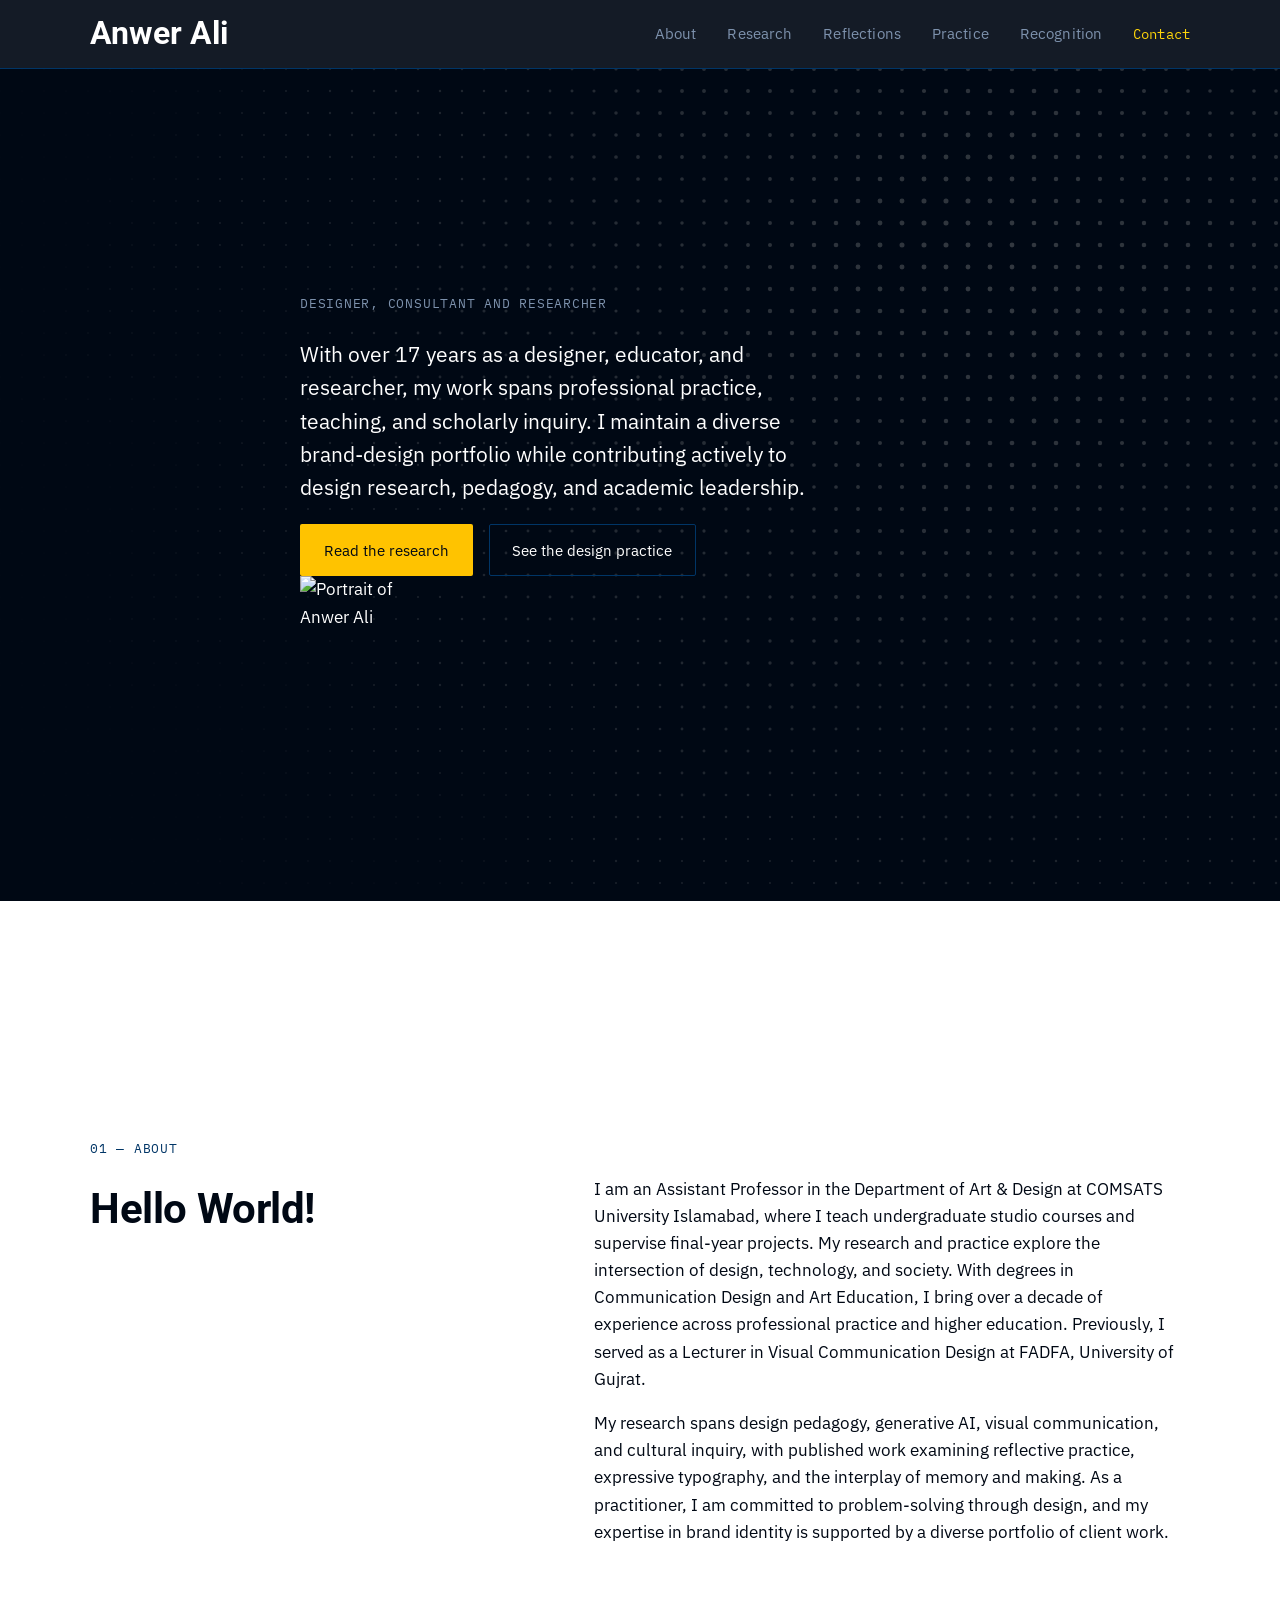
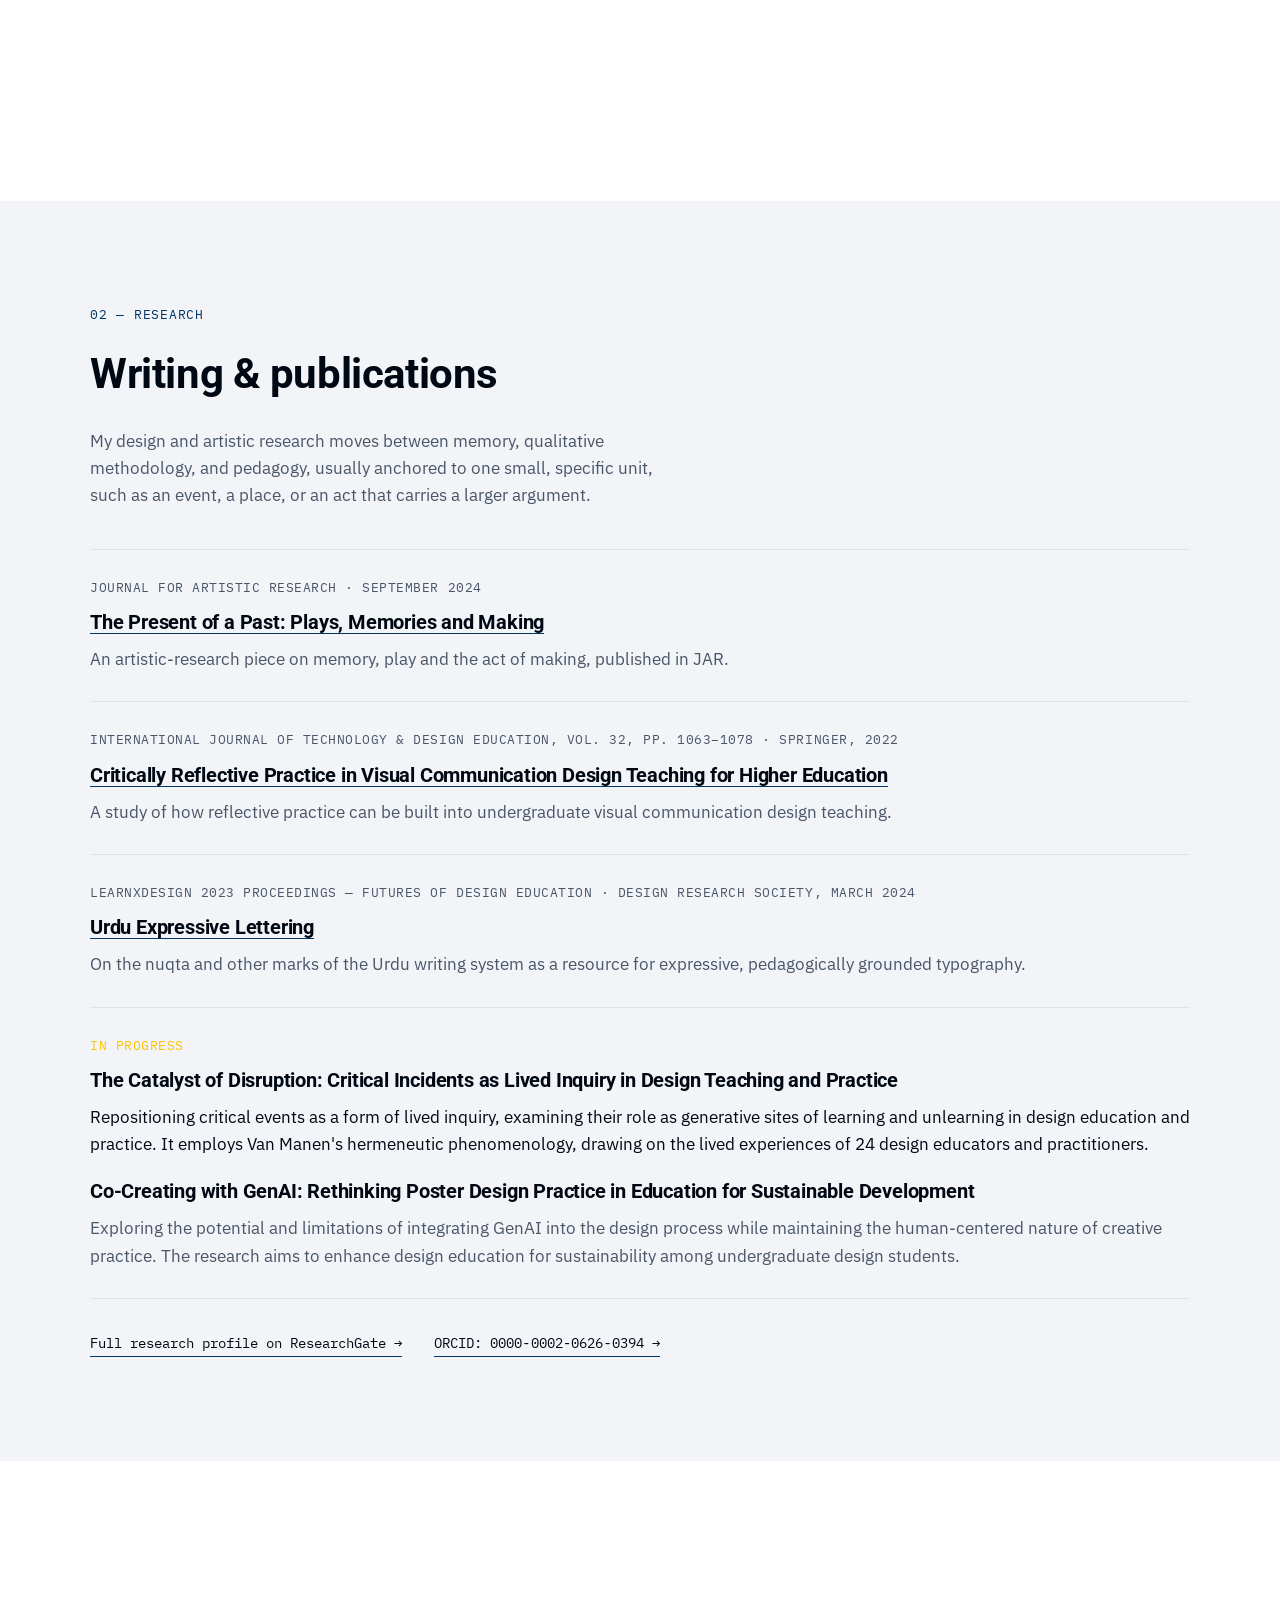
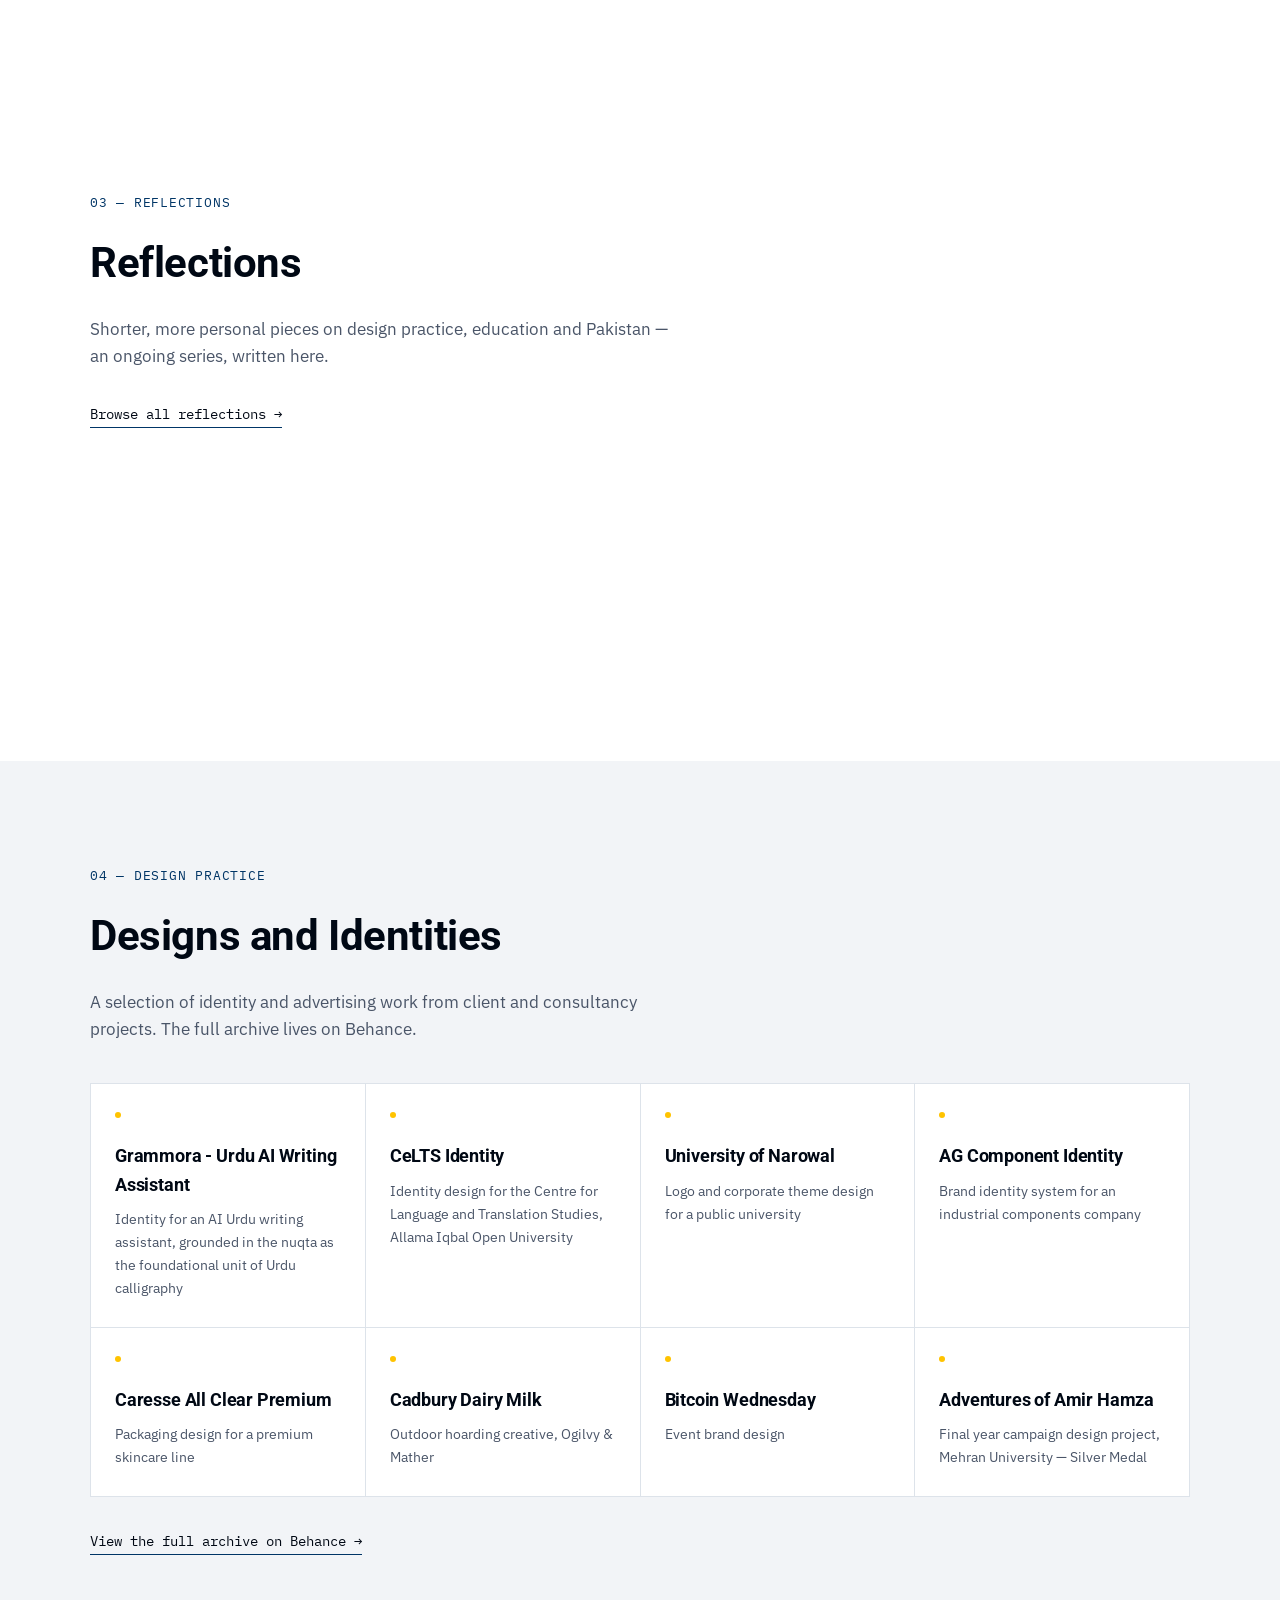
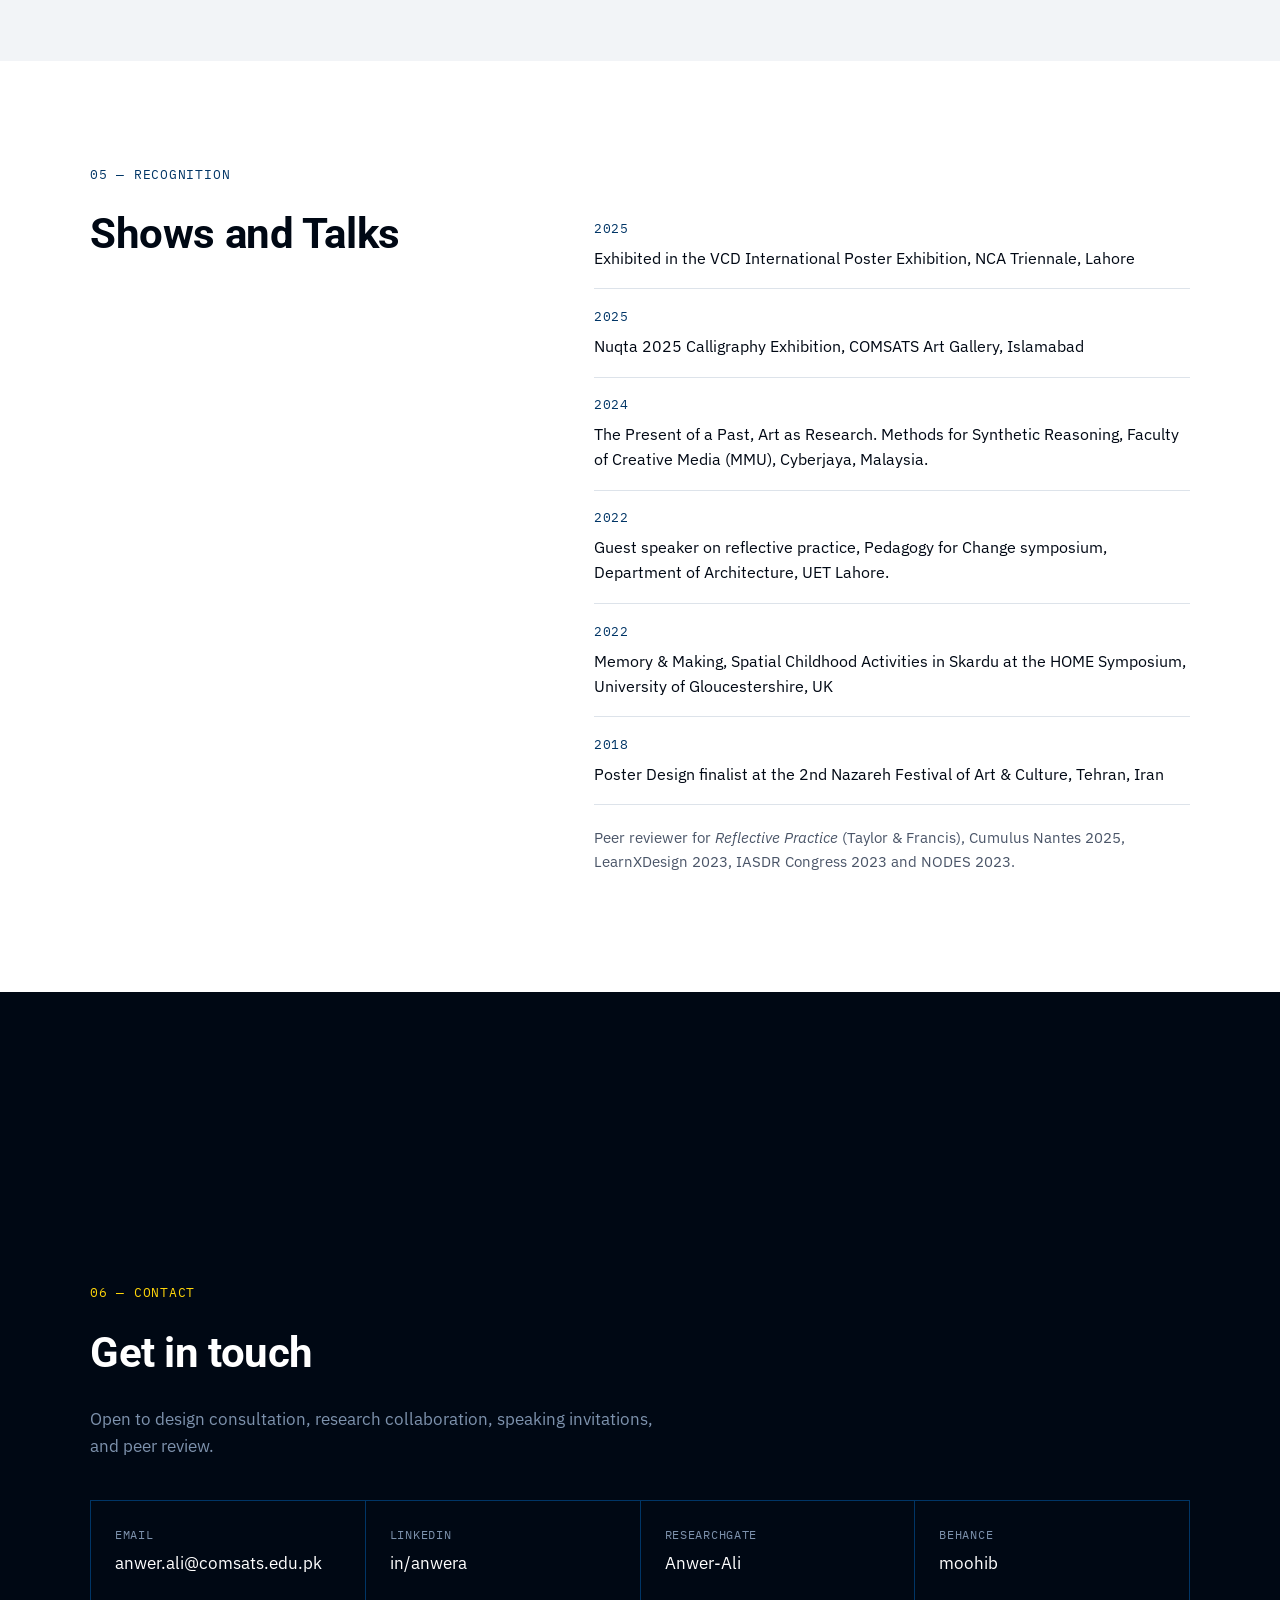
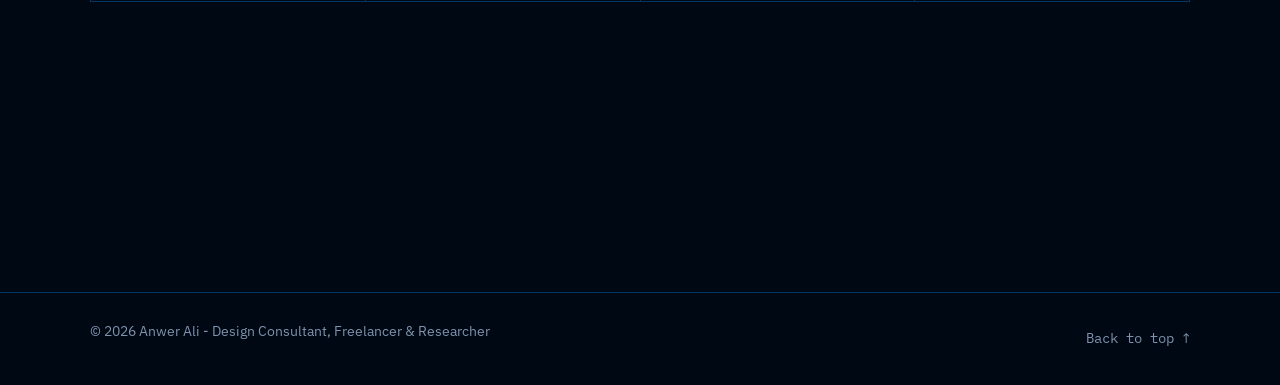
==== index.html @ d13b3c2e "Update index.html" ====
<!DOCTYPE html>
<html lang="en">
<head>
<link rel="icon" type="image/png" href="/favicon-96x96.png" sizes="96x96" />
<link rel="icon" type="image/svg+xml" href="/favicon.svg" />
<link rel="shortcut icon" href="/favicon.ico" />
<link rel="apple-touch-icon" sizes="180x180" href="/apple-touch-icon.png" />
<meta name="apple-mobile-web-app-title" content="Anwer Ali" />
<link rel="manifest" href="/site.webmanifest" />
<meta charset="UTF-8">
<meta name="viewport" content="width=device-width, initial-scale=1.0">
<title>Anwer Ali - Design Consultant, Freelancer &amp; Researcher</title>
<meta name="description" content="Anwer Ali is a design consultant and researcher. He has a diverse portfolio of brands and actively contributes to design scholarship as an Assistant Professor.">
<!-- Open Graph / social sharing -->
<meta property="og:type" content="website">
<meta property="og:url" content="https://www.anwerali.me/">
<meta property="og:title" content="Anwer Ali - Design Consultant, Freelancer &amp; Researcher">
<meta property="og:description" content="Anwer Ali is a design consultant and researcher. He has a diverse portfolio of brands and actively contributes to design scholarship as an Assistant Professor.">
<meta property="og:image" content="https://www.anwerali.me/assets/img/anwer-ali.png">
<meta name="twitter:card" content="summary_large_image">
<meta name="twitter:title" content="Anwer Ali - Design Consultant, Freelancer &amp; Researcher">
<meta name="twitter:description" content="Anwer Ali is a design consultant and researcher. He has a diverse portfolio of brands and actively contributes to design scholarship as an Assistant Professor.">
<meta name="twitter:image" content="https://www.anwerali.me/assets/img/anwer-ali.png">
 
<!-- Structured data: helps Google show a knowledge-panel-style result -->
<script type="application/ld+json">
{
  "@context": "https://schema.org",
  "@type": "Person",
  "name": "Anwer Ali",
  "url": "https://www.anwerali.me/",
  "image": "https://www.anwerali.me/assets/img/anwer-ali.png",
  "jobTitle": "Assistant Professor & Design Program In-Charge",
  "worksFor": {
    "@type": "CollegeOrUniversity",
    "name": "COMSATS University Islamabad"
  },
  "address": {
    "@type": "PostalAddress",
    "addressLocality": "Islamabad",
    "addressCountry": "PK"
  },
  "sameAs": [
    "https://www.linkedin.com/in/anwera/",
    "https://www.researchgate.net/profile/Anwer-Ali?ev=hdr_xprf",
    "https://www.behance.net/moohib"
  ]
}
</script>

     
<!-- ============================================================ -->
<!--  TO EDIT THIS SITE: search for the text you want to change.  -->
<!--  Every section below is plain text inside labelled comments  -->
<!--  ("EDIT: ..."). You do not need to touch styles.css or       -->
<!--  script.js to update words, links, or the project list.      -->
<!-- ============================================================ -->

<link rel="preconnect" href="https://fonts.googleapis.com">
<link rel="preconnect" href="https://fonts.gstatic.com" crossorigin>
<link href="https://fonts.googleapis.com/css2?family=Roboto:wght@400;500;700;900&family=Google+Sans:wght@400;500;700&family=IBM+Plex+Sans:wght@400;500;600&family=IBM+Plex+Mono:wght@400;500&display=swap" rel="stylesheet">
<link rel="stylesheet" href="styles.css">
</head>
<body>

<!-- the nuqta: a single point that follows the reader, echoing the
     dot in Urdu script that anchors every letterform -->
<div class="nuqta" aria-hidden="true"></div>

<a class="skip-link" href="#main">Skip to content</a>

<!-- Non-sticky scroll target. Keep #top on this element, not on the
     sticky header below — a fragment link to a stuck sticky element
     reports itself as "already at 0" and the browser skips the scroll. -->
<a id="top" tabindex="-1"></a>

<header class="site-header">
  <div class="wrap header-inner">
    <a class="mark" href="#top">
      Anwer Ali
    </a>
    <nav class="nav" aria-label="Primary">
      <button class="nav-toggle" aria-expanded="false" aria-controls="nav-list">
        <span></span><span></span><span></span>
        <span class="sr-only">Menu</span>
      </button>
      <ul id="nav-list" class="nav-list">
        <li><a href="#about">About</a></li>
        <li><a href="#research">Research</a></li>
        <li><a href="reflections.html">Reflections</a></li>
        <li><a href="#practice">Practice</a></li>
        <li><a href="#recognition">Recognition</a></li>
        <li><a href="#contact" class="nav-cta">Contact</a></li>
      </ul>
    </nav>
  </div>
</header>

<main id="main">

  <!-- ============================= HERO ============================= -->
  <section class="hero">
    <canvas id="halftone" aria-hidden="true"></canvas>
    <div class="wrap hero-inner">
      <div class="hero-grid">
        <div class="hero-text">
          <p class="eyebrow">Designer, Consultant and Researcher</p>
          <!-- EDIT: main headline -->
                <!-- EDIT: one-line thesis -->
          <p class="hero-lede">
           With over 17 years as a designer, educator, and researcher, my work spans professional practice, teaching, and scholarly inquiry.
           I maintain a diverse brand-design portfolio while contributing actively to design research, pedagogy, and academic leadership.
          </p>
          <div class="hero-actions">
            <a class="btn btn-primary" href="#research">Read the research</a>
            <a class="btn btn-ghost" href="#practice">See the design practice</a>
          </div>
        </div>
        <!-- EDIT: profile photo — swap the file in assets/img/ to update it -->
        <div class="hero-photo">
          <img src="assets/img/anwer-ali.webp" alt="Portrait of Anwer Ali" width="97" height="100" loading="eager" fetchpriority="high">
        </div>
      </div>
    </div>
  </section>

  <!-- ============================= ABOUT ============================= -->
  <section class="section" id="about">
    <div class="wrap">
      <p class="section-eyebrow">01 — About</p>
      <div class="split">
        <div class="split-lead">
          <h2>Hello World!</h2>
        </div>
        <div class="split-body">
          <!-- EDIT: bio paragraphs -->
          <p>
          I am an Assistant Professor in the Department of Art & Design at COMSATS University Islamabad, where I teach undergraduate
          studio courses and supervise final-year projects. My research and practice explore the intersection of design, technology,
          and society. With degrees in Communication Design and Art Education, I bring over a decade of experience across professional
          practice and higher education. Previously, I served as a Lecturer in Visual Communication Design at FADFA, University of Gujrat.
          </p>
          <p>
           My research spans design pedagogy, generative AI, visual communication, and cultural inquiry, with published work examining
           reflective practice, expressive typography, and the interplay of memory and making. As a practitioner, I am committed to
           problem-solving through design, and my expertise in brand identity is supported by a diverse portfolio of client work.
          </p>
        </div>
      </div>
    </div>
  </section>

  <!-- ============================= RESEARCH ============================= -->
  <section class="section section-alt" id="research">
    <div class="wrap">
      <p class="section-eyebrow">02 — Research</p>
      <h2>Writing &amp; publications</h2>
      <p class="section-intro">
        My design and artistic research moves between memory, qualitative methodology, and pedagogy,
        usually anchored to one small, specific unit, such as an event, a place, or an act that carries a larger argument.
      </p>

      <!-- EDIT: publications list. Copy a <article class="pub"> block to add a new entry. -->
      <div class="pub-list">

        <article class="pub">
          <p class="pub-meta">Journal for Artistic Research · September 2024</p>
          <h3><a href="https://jar-online.net/en/node/2273" target="_blank" rel="noopener">The Present of a Past: Plays, Memories and Making</a></h3>
          <p>An artistic-research piece on memory, play and the act of making, published in JAR.</p>
        </article>

        <article class="pub">
          <p class="pub-meta">International Journal of Technology &amp; Design Education, Vol. 32, pp. 1063–1078 · Springer, 2022</p>
          <h3><a href="https://shorturl.at/eCKNP" target="_blank" rel="noopener">Critically Reflective Practice in Visual Communication Design Teaching for Higher Education</a></h3>
          <p>A study of how reflective practice can be built into undergraduate visual communication design teaching.</p>
        </article>

        <article class="pub">
          <p class="pub-meta">LearnXDesign 2023 Proceedings — Futures of Design Education · Design Research Society, March 2024</p>
          <h3><a href="https://dl.designresearchsociety.org/learnxdesign/learnxdesign2023/pedagogypractice/9/" target="_blank" rel="noopener">Urdu Expressive Lettering</a></h3>
          <p>On the nuqta and other marks of the Urdu writing system as a resource for expressive, pedagogically grounded typography.</p>
        </article>

        <article class="pub pub-inprogress">
          <p class="pub-meta">In progress</p>
          <h3>The Catalyst of Disruption: Critical Incidents as Lived Inquiry in Design Teaching and Practice</h3>
          <p>Repositioning critical events as a form of lived inquiry, examining their role as generative sites of learning and unlearning in design education and practice. It employs Van Manen's hermeneutic phenomenology, drawing on the lived experiences of 24 design educators and practitioners.</p>
          <h3>Co-Creating with GenAI: Rethinking Poster Design Practice in Education for Sustainable Development</h3>
          <p>Exploring the potential and limitations of integrating GenAI into the design process while maintaining the human-centered nature of creative practice. The research aims to enhance design education for sustainability among undergraduate design students.</p>
        </article>

      </div>

      <div class="research-links">
        <a href="https://www.researchgate.net/profile/Anwer-Ali?ev=hdr_xprf" target="_blank" rel="noopener" class="link-arrow">Full research profile on ResearchGate</a>
        <a href="https://www.orcid.org/0000-0002-0626-0394" target="_blank" rel="noopener" class="link-arrow">ORCID: 0000‑0002‑0626‑0394</a>
      </div>
    </div>
  </section>

  <!-- ============================= REFLECTIONS (teaser) ============================= -->
  <!-- The full, growing list lives on its own page: reflections.html.
       Keep this section short — it's a pointer, not the archive. -->
  <section class="section" id="reflections">
    <div class="wrap">
      <p class="section-eyebrow">03 — Reflections</p>
      <h2>Reflections</h2>
      <p class="section-intro">
        Shorter, more personal pieces on design practice, education and Pakistan —
        an ongoing series, written here.
      </p>
      <div class="research-links">
        <a href="reflections.html" class="link-arrow">Browse all reflections</a>
      </div>
    </div>
  </section>

  <!-- ============================= PRACTICE ============================= -->
  <section class="section section-alt" id="practice">
    <div class="wrap">
      <p class="section-eyebrow">04 — Design Practice</p>
      <h2>Designs and Identities</h2>
      <p class="section-intro">
        A selection of identity and advertising work from client and consultancy
        projects. The full archive lives on Behance.
      </p>

      <!-- EDIT: project grid. Each <a class="project-card"> links straight to Behance. -->
      <div class="project-grid">
        <a class="project-card" href="https://www.behance.net/gallery/249196173/Grammora-AI-Urdu-Writing-Assistant" target="_blank" rel="noopener">
          <span class="project-card-mark" aria-hidden="true"></span>
          <h3>Grammora - Urdu AI Writing Assistant</h3>
          <p>Identity for an AI Urdu writing assistant, grounded in the nuqta as the foundational unit of Urdu calligraphy</p>
        </a>
        <a class="project-card" href="https://www.behance.net/gallery/172945695/Identity-Design-CeLTS" target="_blank" rel="noopener">
          <span class="project-card-mark" aria-hidden="true"></span>
          <h3>CeLTS Identity</h3>
          <p>Identity design for the Centre for Language and Translation Studies, Allama Iqbal Open University</p>
        </a>
        <a class="project-card" href="https://www.behance.net/gallery/105226013/University-of-Narowal-Logo-Design" target="_blank" rel="noopener">
          <span class="project-card-mark" aria-hidden="true"></span>
          <h3>University of Narowal</h3>
          <p>Logo and corporate theme design for a public university</p>
        </a>
        <a class="project-card" href="https://www.behance.net/gallery/75430765/AG-Component-Identity" target="_blank" rel="noopener">
          <span class="project-card-mark" aria-hidden="true"></span>
          <h3>AG Component Identity</h3>
          <p>Brand identity system for an industrial components company</p>
        </a>
        <a class="project-card" href="https://www.behance.net/gallery/36681543/Caresse-All-Clear-Premium" target="_blank" rel="noopener">
          <span class="project-card-mark" aria-hidden="true"></span>
          <h3>Caresse All Clear Premium</h3>
          <p>Packaging design for a premium skincare line</p>
        </a>
        <a class="project-card" href="https://www.behance.net/gallery/3832343/Cadbury-Dairy-Milk-Hoarding" target="_blank" rel="noopener">
          <span class="project-card-mark" aria-hidden="true"></span>
          <h3>Cadbury Dairy Milk</h3>
          <p>Outdoor hoarding creative, Ogilvy &amp; Mather</p>
        </a>
        <a class="project-card" href="https://www.behance.net/gallery/94972653/Bitcoin-Wednesday-Design" target="_blank" rel="noopener">
          <span class="project-card-mark" aria-hidden="true"></span>
          <h3>Bitcoin Wednesday</h3>
          <p>Event brand design</p>
        </a>
        <a class="project-card" href="https://www.behance.net/gallery/889050/Adventures-Of-Amir-Hamza" target="_blank" rel="noopener">
          <span class="project-card-mark" aria-hidden="true"></span>
          <h3>Adventures of Amir Hamza</h3>
          <p>Final year campaign design project, Mehran University — Silver Medal</p>
        </a>
      </div>

      <div class="research-links">
        <a href="https://www.behance.net/moohib" target="_blank" rel="noopener" class="link-arrow">View the full archive on Behance</a>
      </div>
    </div>
  </section>

  <!-- ============================= RECOGNITION ============================= -->
  <section class="section" id="recognition">
    <div class="wrap">
      <p class="section-eyebrow">05 — Recognition</p>
      <div class="split">
        <div class="split-lead">
          <h2>Shows and Talks</h2>
        </div>
        <div class="split-body">
          <ul class="timeline">
            <li><span class="timeline-year">2025</span> Exhibited in the VCD International Poster Exhibition, NCA Triennale, Lahore</li>
            <li><span class="timeline-year">2025</span> Nuqta 2025 Calligraphy Exhibition, COMSATS Art Gallery, Islamabad</li>
            <li><span class="timeline-year">2024</span> The Present of a Past, Art as Research. Methods for Synthetic Reasoning, Faculty of Creative Media (MMU), Cyberjaya, Malaysia.</li>
            <li><span class="timeline-year">2022</span> Guest speaker on reflective practice, Pedagogy for Change symposium, Department of Architecture, UET Lahore.</li>
            <li><span class="timeline-year">2022</span> Memory &amp; Making, Spatial Childhood Activities in Skardu at the HOME Symposium, University of Gloucestershire, UK</li>
            <li><span class="timeline-year">2018</span> Poster Design finalist at the 2nd Nazareh Festival of Art &amp; Culture, Tehran, Iran</li>
          </ul>
          <p class="fact-note">
            Peer reviewer for <em>Reflective Practice</em> (Taylor &amp; Francis), Cumulus Nantes 2025,
            LearnXDesign 2023, IASDR Congress 2023 and NODES 2023.
          </p>
        </div>
      </div>
    </div>
  </section>

  <!-- ============================= CONTACT ============================= -->
  <section class="section section-contact" id="contact">
    <div class="wrap">
      <p class="section-eyebrow">06 — Contact</p>
      <h2>Get in touch</h2>
      <p class="section-intro">
        Open to design consultation, research collaboration, speaking invitations,
        and peer review.
      </p>
      <div class="contact-grid">
        <a class="contact-item" href="mailto:anwer.ali@comsats.edu.pk">
          <span class="contact-label">Email</span>
          <span class="contact-value">anwer.ali@comsats.edu.pk</span>
        </a>
        <a class="contact-item" href="https://www.linkedin.com/in/anwera/" target="_blank" rel="noopener">
          <span class="contact-label">LinkedIn</span>
          <span class="contact-value">in/anwera</span>
        </a>
        <a class="contact-item" href="https://www.researchgate.net/profile/Anwer-Ali?ev=hdr_xprf" target="_blank" rel="noopener">
          <span class="contact-label">ResearchGate</span>
          <span class="contact-value">Anwer‑Ali</span>
        </a>
        <a class="contact-item" href="https://www.behance.net/moohib" target="_blank" rel="noopener">
          <span class="contact-label">Behance</span>
          <span class="contact-value">moohib</span>
        </a>
      </div>
    </div>
  </section>

</main>

<footer class="site-footer">
  <div class="wrap footer-inner">
    <p>&copy; <span id="year"></span> Anwer Ali - Design Consultant, Freelancer &amp; Researcher</p>
    <a href="#top" class="back-to-top">Back to top ↑</a>
  </div>
</footer>

<script src="script.js"></script>
</body>
</html>
---- styles.css ----
/* ===================================================================
   DESIGN TOKENS
   Ink navy + ledger paper, brass and seal-red accents.
   Change values here to re-theme the whole site.
=================================================================== */
:root{
  --ink:        #000814;   /* deepest navy — hero, footer, dark surfaces */
  --ink-soft:   #001d3d;   /* lifted ink surface */
  --paper:      #ffffff;   /* paper — light section background */
  --paper-2:    #f2f4f7;   /* neutral off-white, cool tint — alternate section background */
  --paper-line: #dde3ea;   /* hairline rules on paper */
  --ink-line:   #003566;   /* hairline rules on ink */
  --text-ink:   #000814;   /* body text on paper */
  --text-paper: #ffffff;   /* body text on ink */
  --text-muted: #4a5568;   /* secondary text on paper */
  --text-muted-ink: #7d92ad; /* secondary text on ink */
  --brass:      #003566;   /* steel-blue accent — links, marks (readable on paper) */
  --brass-bright: #ffd60a; /* bright gold — hover/highlight on dark surfaces */
  --seal:       #ffc300;   /* gold — the nuqta, buttons, emphasis */

  --font-name: "Roboto", -apple-system, BlinkMacSystemFont, "Segoe UI", sans-serif;
  --font-title: "Google Sans", "Roboto", -apple-system, BlinkMacSystemFont, "Segoe UI", sans-serif;
  --font-body: "IBM Plex Sans", -apple-system, BlinkMacSystemFont, "Segoe UI", sans-serif;
  --font-mono: "IBM Plex Mono", ui-monospace, SFMono-Regular, monospace;

  --wrap: 1180px;
}

/* ===================================================================
   RESET
=================================================================== */
*, *::before, *::after{ box-sizing: border-box; }
html{ scroll-behavior: smooth; }
body{
  margin: 0;
  background: var(--paper);
  color: var(--text-ink);
  font-family: var(--font-body);
  font-size: 17px;
  line-height: 1.6;
  -webkit-font-smoothing: antialiased;
}
img{ max-width: 100%; display: block; }
a{ color: inherit; }
h1,h2,h3{ font-family: var(--font-name); margin: 0; font-weight: 700; letter-spacing: -.01em; }
p{ margin: 0 0 1em; }
ul{ margin: 0; padding: 0; list-style: none; }
button{ font: inherit; }

.sr-only{
  position: absolute; width: 1px; height: 1px; padding: 0; margin: -1px;
  overflow: hidden; clip: rect(0,0,0,0); white-space: nowrap; border: 0;
}
.skip-link{
  position: absolute; left: -9999px; top: 0; background: var(--seal); color: #fff;
  padding: .75em 1.25em; z-index: 200; font-family: var(--font-mono); font-size: .85rem;
}
.skip-link:focus{ left: 1rem; top: 1rem; }

:focus-visible{
  outline: 2px solid var(--seal);
  outline-offset: 3px;
}

.wrap{
  max-width: var(--wrap);
  margin: 0 auto;
  padding: 0 clamp(1.25rem, 4vw, 2.5rem);
}

/* ===================================================================
   THE NUQTA — a small mark that follows scroll/cursor,
   echoing the dot that anchors letterforms in the Urdu script.
=================================================================== */
.nuqta{
  position: fixed;
  width: 8px; height: 8px;
  border-radius: 50%;
  background: var(--seal);
  top: 0; left: 0;
  pointer-events: none;
  z-index: 300;
  transform: translate(-50%, -50%);
  transition: opacity .3s ease, transform .15s ease;
  opacity: 0;
  box-shadow: 0 0 0 4px rgba(255,195,0,.18);
}
.nuqta.is-visible{ opacity: 1; }
@media (max-width: 780px){ .nuqta{ display: none; } }
@media (prefers-reduced-motion: reduce){
  .nuqta{ transition: none; }
}

/* ===================================================================
   HEADER / NAV
=================================================================== */
.site-header{
  position: sticky; top: 0; z-index: 100;
  background: rgba(0,8,20,.92);
  backdrop-filter: blur(8px);
  border-bottom: 1px solid var(--ink-line);
   overflow-x: hidden;
}
.header-inner{
  display: flex; align-items: center; justify-content: space-between;
  height: 68px;
}
.mark{
  font-family: var(--font-name);
  font-weight: 700;
  font-size: 2rem;
  color: var(--text-paper);
  text-decoration: none;
  display: flex; align-items: center; gap: .5em;
}
.mark-dot{
  width: 7px; height: 7px; border-radius: 50%;
  background: var(--seal); display: inline-block;
}
.nav-list{
  display: flex; align-items: center; gap: clamp(1rem, 2.4vw, 2rem);
}
.nav-list a{
  text-decoration: none;
  color: var(--text-muted-ink);
  font-size: .95rem;
  letter-spacing: .01em;
  transition: color .15s ease;
}
.nav-list a:hover{ color: var(--text-paper); }
.nav-cta{
  color: var(--brass-bright) !important;
  font-family: var(--font-mono);
  font-size: .85rem !important;
}
.nav-toggle{
  display: none;
  flex-direction: column; justify-content: center; gap: 5px;
  width: 32px; height: 32px;
  background: none; border: none; cursor: pointer;
}
.nav-toggle span{
  display: block; height: 2px; width: 100%;
  background: var(--text-paper);
}

@media (max-width: 780px){
  .nav-toggle{ display: flex; }
  .nav-list{
    position: absolute; top: 68px; left: 0; right: 0;
    background: var(--ink);
    flex-direction: column; align-items: flex-start;
    gap: 0;
    max-height: 0; overflow: hidden;
    transition: max-height .25s ease;
    border-bottom: 1px solid var(--ink-line);
  }
  .nav-list.is-open{ max-height: 400px; }
  .nav-list li{ width: 100%; }
  .nav-list a{
    display: block; width: 100%; padding: 1rem clamp(1.25rem,4vw,2.5rem);
    border-top: 1px solid var(--ink-line);
  }
}

/* ===================================================================
   HERO
=================================================================== */
.hero{
  position: relative;
  background: var(--ink);
  color: var(--text-paper);
  overflow: hidden;
  min-height: calc(100svh - 68px);
  display: flex;
  align-items: center;
  padding: clamp(3rem, 8vw, 5rem) 0;
}
#halftone{
  position: absolute; inset: 0;
  width: 100%; height: 100%;
  opacity: .5;
}
.hero-inner{ position: relative; z-index: 2; width: 100%; max-width: 760px; }
.eyebrow{
  font-family: var(--font-mono);
  font-size: .8rem;
  letter-spacing: .06em;
  text-transform: uppercase;
  color: var(--text-muted-ink);
  display: flex; align-items: center; gap: .6em;
  margin-bottom: 1.5rem;
}
.eyebrow .dot{
  width: 6px; height: 6px; border-radius: 50%;
  background: var(--seal); display: inline-block;
}
.hero-title{
  font-family: var(--font-title);
  font-weight: 700;
  font-size: clamp(2rem, 9vw, 3rem);
  line-height: .98;
  letter-spacing: -.02em;
  margin-bottom: 1.1rem;
}
.hero-lede{
  font-size: clamp(1.05rem, 2.1vw, 1.3rem);
  color: var(--text-paper);
  max-width: 42ch;
  margin-bottom: 1.25rem;
  font-weight: 400;
}
.hero-role{
  font-family: var(--font-mono);
  font-size: .88rem;
  color: var(--text-muted-ink);
  max-width: 46ch;
  margin-bottom: 2.25rem;
}
.hero-actions{ display: flex; flex-wrap: wrap; gap: 1rem; }

.btn{
  display: inline-flex; align-items: center; gap: .5em;
  padding: .85em 1.5em;
  font-size: .95rem;
  text-decoration: none;
  border-radius: 2px;
  border: 1px solid transparent;
  transition: background .15s ease, color .15s ease, border-color .15s ease;
}
.btn-primary{
  background: var(--seal); color: var(--ink);
}
.btn-primary:hover{ background: var(--brass-bright); }
.btn-ghost{
  border-color: var(--ink-line); color: var(--text-paper);
}
.btn-ghost:hover{ border-color: var(--brass-bright); color: var(--brass-bright); }

/* ===================================================================
   SECTIONS
=================================================================== */
.section{ padding: clamp(4rem, 9vw, 6.5rem) 0; min-height: 100vh; align-content: center; }
.section-alt{ background: var(--paper-2); }
.section-contact{ background: var(--ink); color: var(--text-paper); }

.section-eyebrow{
  font-family: var(--font-mono);
  font-size: .8rem;
  letter-spacing: .06em;
  text-transform: uppercase;
  color: var(--brass);
  margin-bottom: 1rem;
}
.section-contact .section-eyebrow{ color: var(--brass-bright); }

.section h2{
  font-size: clamp(1.8rem, 3.4vw, 2.6rem);
  margin-bottom: 1.25rem;
  max-width: 20ch;
}
.section-intro{
  max-width: 58ch;
  font-size: 1.05rem;
  color: var(--text-muted);
}
.section-contact .section-intro{ color: var(--text-muted-ink); }

.split{
  display: grid;
  grid-template-columns: minmax(0,.85fr) minmax(0,1.15fr);
  gap: clamp(2rem, 5vw, 5rem);
}
@media (max-width: 860px){
  .split{ grid-template-columns: 1fr; gap: 1.5rem; }
}
.split-lead h2{ position: sticky; top: 100px; }
.teaching-since{
  font-family: var(--font-mono); font-size: .85rem; color: var(--text-muted);
  margin-top: .5rem;
}

.fact-list li{
  position: relative;
  padding-left: 1.4em;
  margin-bottom: .85em;
  border-bottom: 1px solid var(--paper-line);
  padding-bottom: .85em;
}
.fact-list li::before{
  content: "";
  position: absolute; left: 0; top: .55em;
  width: 5px; height: 5px; border-radius: 50%;
  background: var(--seal);
}
.fact-note{ color: var(--text-muted); font-size: .95rem; margin-top: 1.2rem; }

/* ---- publications ---- */
.pub-list{ margin-top: 2.5rem; }
.pub{
  padding: 1.75rem 0;
  border-top: 1px solid var(--paper-line);
}
.pub:last-child{ border-bottom: 1px solid var(--paper-line); }
.pub-meta{
  font-family: var(--font-mono);
  font-size: .8rem;
  color: var(--text-muted);
  text-transform: uppercase;
  letter-spacing: .04em;
  margin-bottom: .5rem;
}
.pub h3{ font-size: 1.25rem; margin-bottom: .5rem; }
.pub h3 a{
  text-decoration: none;
  background-image: linear-gradient(var(--brass), var(--brass));
  background-repeat: no-repeat;
  background-position: 0 100%;
  background-size: 100% 1px;
}
.pub h3 a:hover{ color: var(--brass); }
.pub p:last-child{ margin-bottom: 0; color: var(--text-muted); }
.pub-inprogress .pub-meta{ color: var(--seal); }

.research-links{
  margin-top: 2rem;
  display: flex; flex-wrap: wrap; gap: .5rem 2rem;
}
.link-arrow{
  font-family: var(--font-mono);
  font-size: .9rem;
  text-decoration: none;
  color: var(--text-ink);
  border-bottom: 1px solid var(--brass);
  padding-bottom: 2px;
}
.section-contact .link-arrow{ color: var(--text-paper); }
.link-arrow::after{ content: " →"; }
.link-arrow:hover{ color: var(--brass); }

/* ---- timeline ---- */
.timeline li{
  padding: 1.1rem 0;
  border-bottom: 1px solid var(--paper-line);
  font-size: .98rem;
  line-height: 1.6;
}
.timeline-year{
  display: block;
  font-family: var(--font-mono);
  font-size: .8rem;
  letter-spacing: .04em;
  color: var(--brass);
  margin-bottom: .4rem;
}

/* ---- project grid ---- */
.project-grid{
  margin-top: 2.5rem;
  display: grid;
  grid-template-columns: repeat(auto-fill, minmax(250px, 1fr));
  gap: 1px;
  background: var(--paper-line);
  border: 1px solid var(--paper-line);
}
.project-card{
  background: var(--paper-2);
  padding: 1.75rem 1.5rem;
  text-decoration: none;
  color: var(--text-ink);
  transition: background .15s ease;
  position: relative;
}
.section-alt .project-card{ background: var(--paper); }
.project-card:hover{ background: var(--ink); color: var(--text-paper); }
.project-card:hover .project-card-mark{ background: var(--brass-bright); }
.project-card:hover h3{ color: var(--text-paper); }
.project-card-mark{
  display: inline-block; width: 6px; height: 6px; border-radius: 50%;
  background: var(--seal); margin-bottom: 1rem;
}
.project-card h3{ font-size: 1.1rem; margin-bottom: .5rem; }
.project-card p{ font-size: .9rem; color: var(--text-muted); margin: 0; }
.project-card:hover p{ color: var(--text-muted-ink); }

/* ---- contact ---- */
.contact-grid{
  margin-top: 2.5rem;
  display: grid;
  grid-template-columns: repeat(auto-fit, minmax(200px, 1fr));
  gap: 1px;
  background: var(--ink-line);
  border: 1px solid var(--ink-line);
}
.contact-item{
  background: var(--ink);
  padding: 1.5rem;
  text-decoration: none;
  display: flex; flex-direction: column; gap: .35rem;
  transition: background .15s ease;
}
.contact-item:hover{ background: var(--ink-soft); }
.contact-label{
  font-family: var(--font-mono); font-size: .75rem;
  text-transform: uppercase; letter-spacing: .06em;
  color: var(--text-muted-ink);
}
.contact-value{ font-size: 1.05rem; color: var(--text-paper); word-break: break-word; }
.contact-address{
  margin-top: 2rem;
  font-family: var(--font-mono);
  font-size: .85rem;
  color: var(--text-muted-ink);
  max-width: 50ch;
}

/* ===================================================================
   FOOTER
=================================================================== */
.site-footer{
  background: var(--ink);
  color: var(--text-muted-ink);
  border-top: 1px solid var(--ink-line);
  padding: 1.75rem 0;
  font-size: .85rem;
}
.footer-inner{ display: flex; justify-content: space-between; align-items: center; flex-wrap: wrap; gap: 1rem; }
.back-to-top{ text-decoration: none; color: var(--text-muted-ink); font-family: var(--font-mono); }
.back-to-top:hover{ color: var(--brass-bright); }

/* ===================================================================
   SCROLL REVEAL (progressive enhancement, respects reduced motion)
=================================================================== */
.reveal{
  opacity: 0; transform: translateY(16px);
  transition: opacity .6s ease, transform .6s ease;
}
.reveal.is-in{ opacity: 1; transform: translateY(0); }
@media (prefers-reduced-motion: reduce){
  .reveal{ opacity: 1; transform: none; transition: none; }
  html{ scroll-behavior: auto; }
}
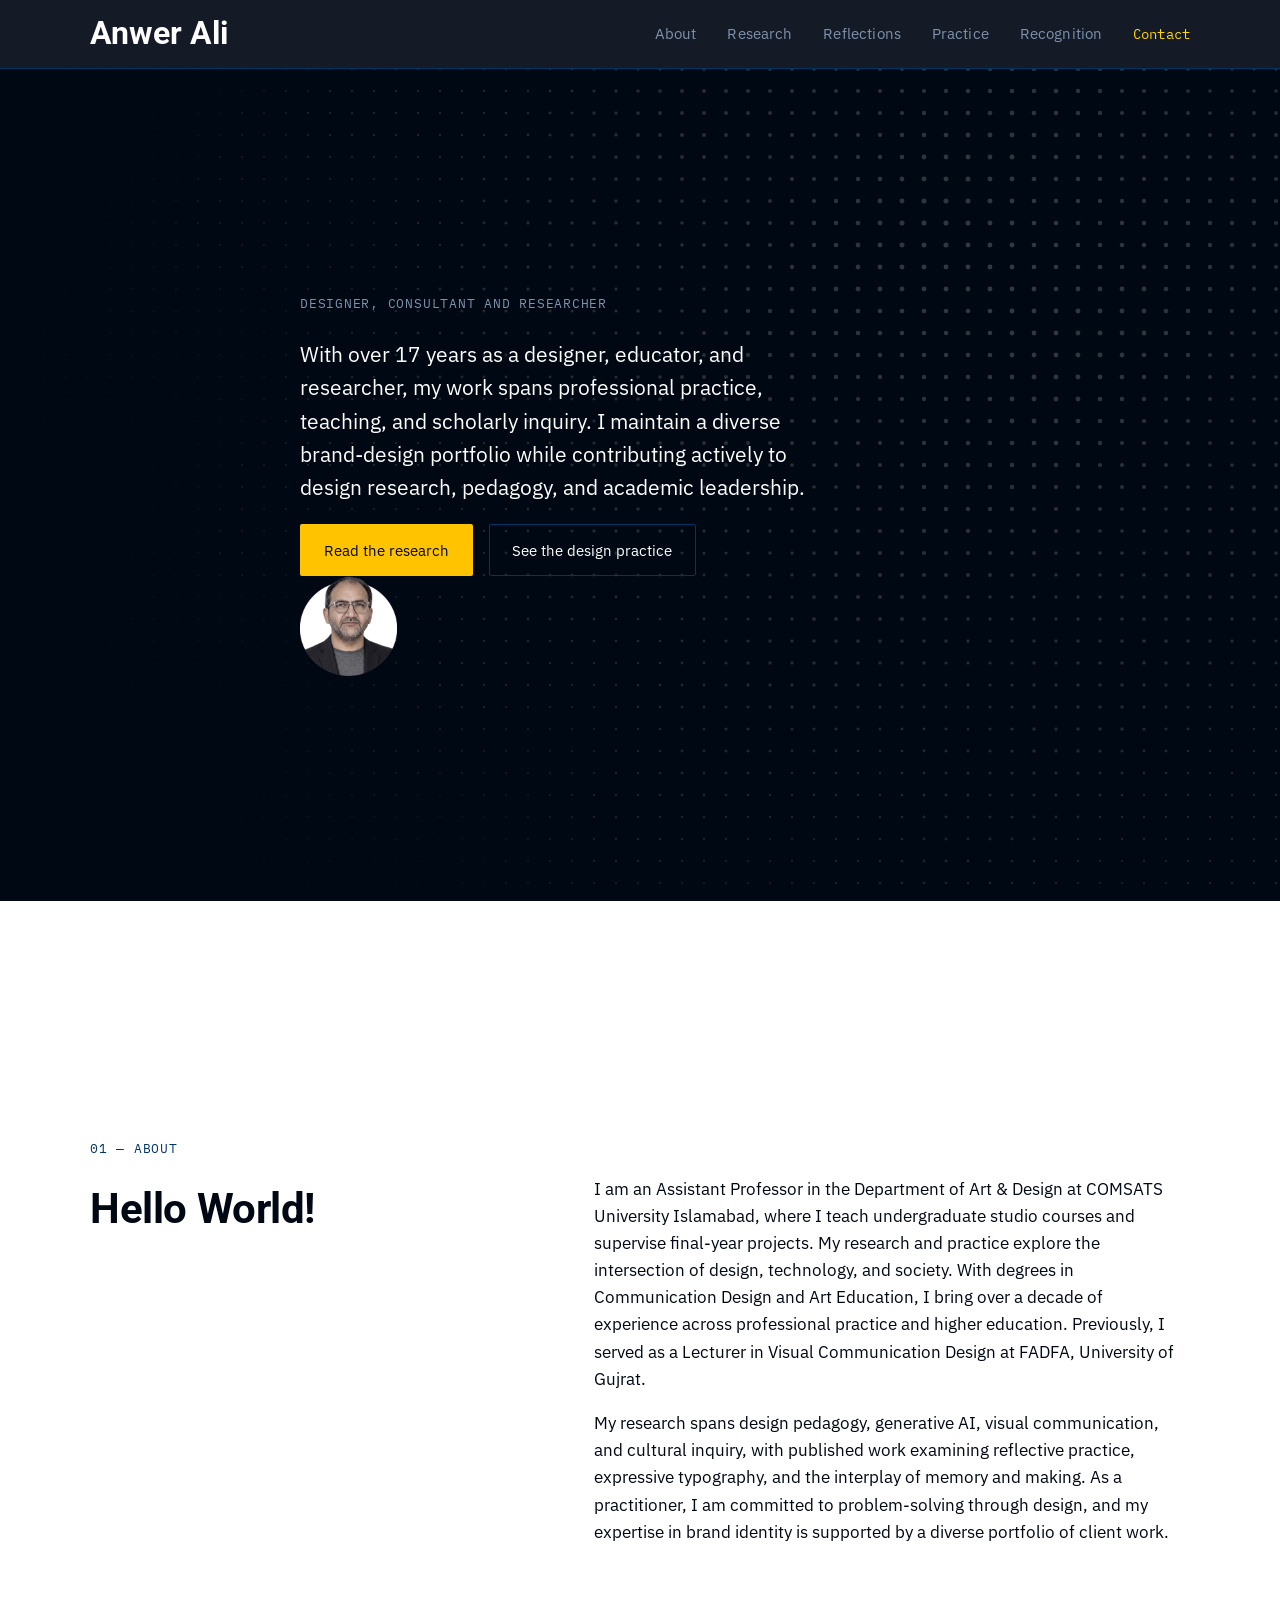
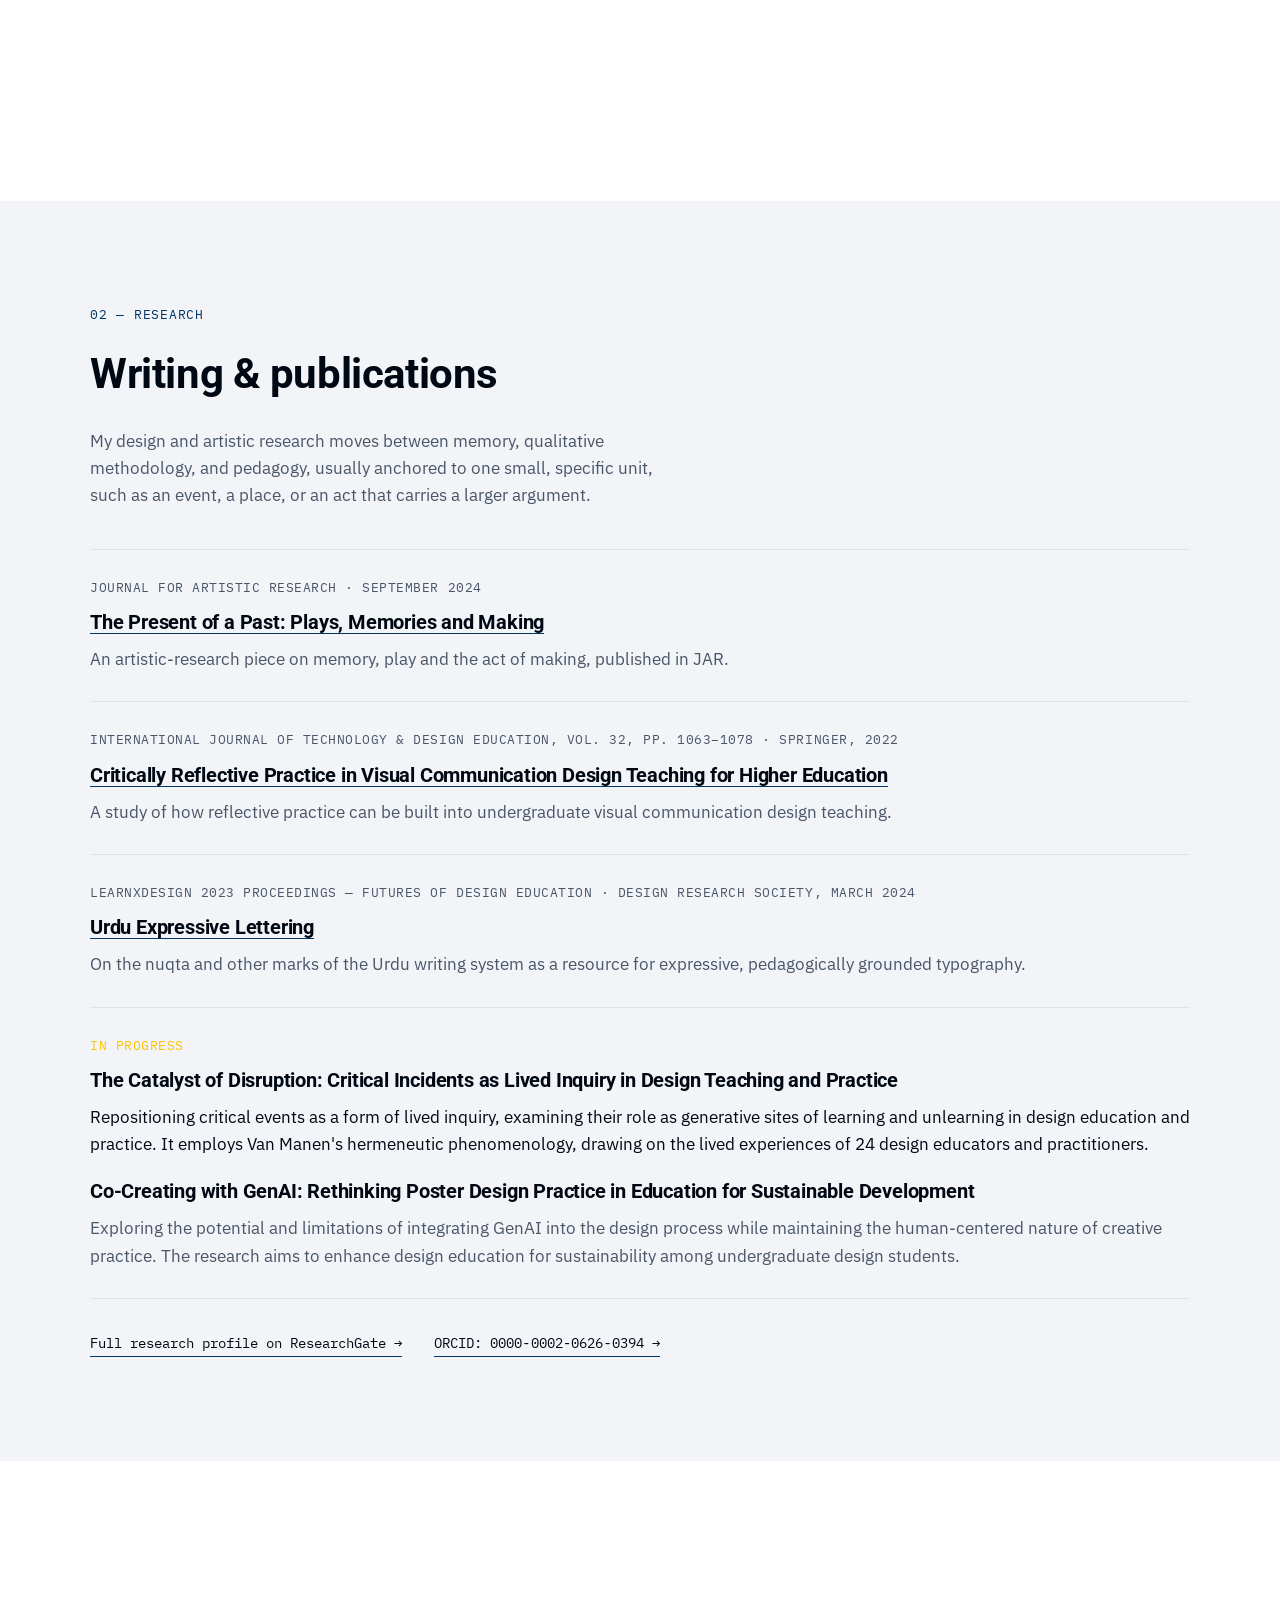
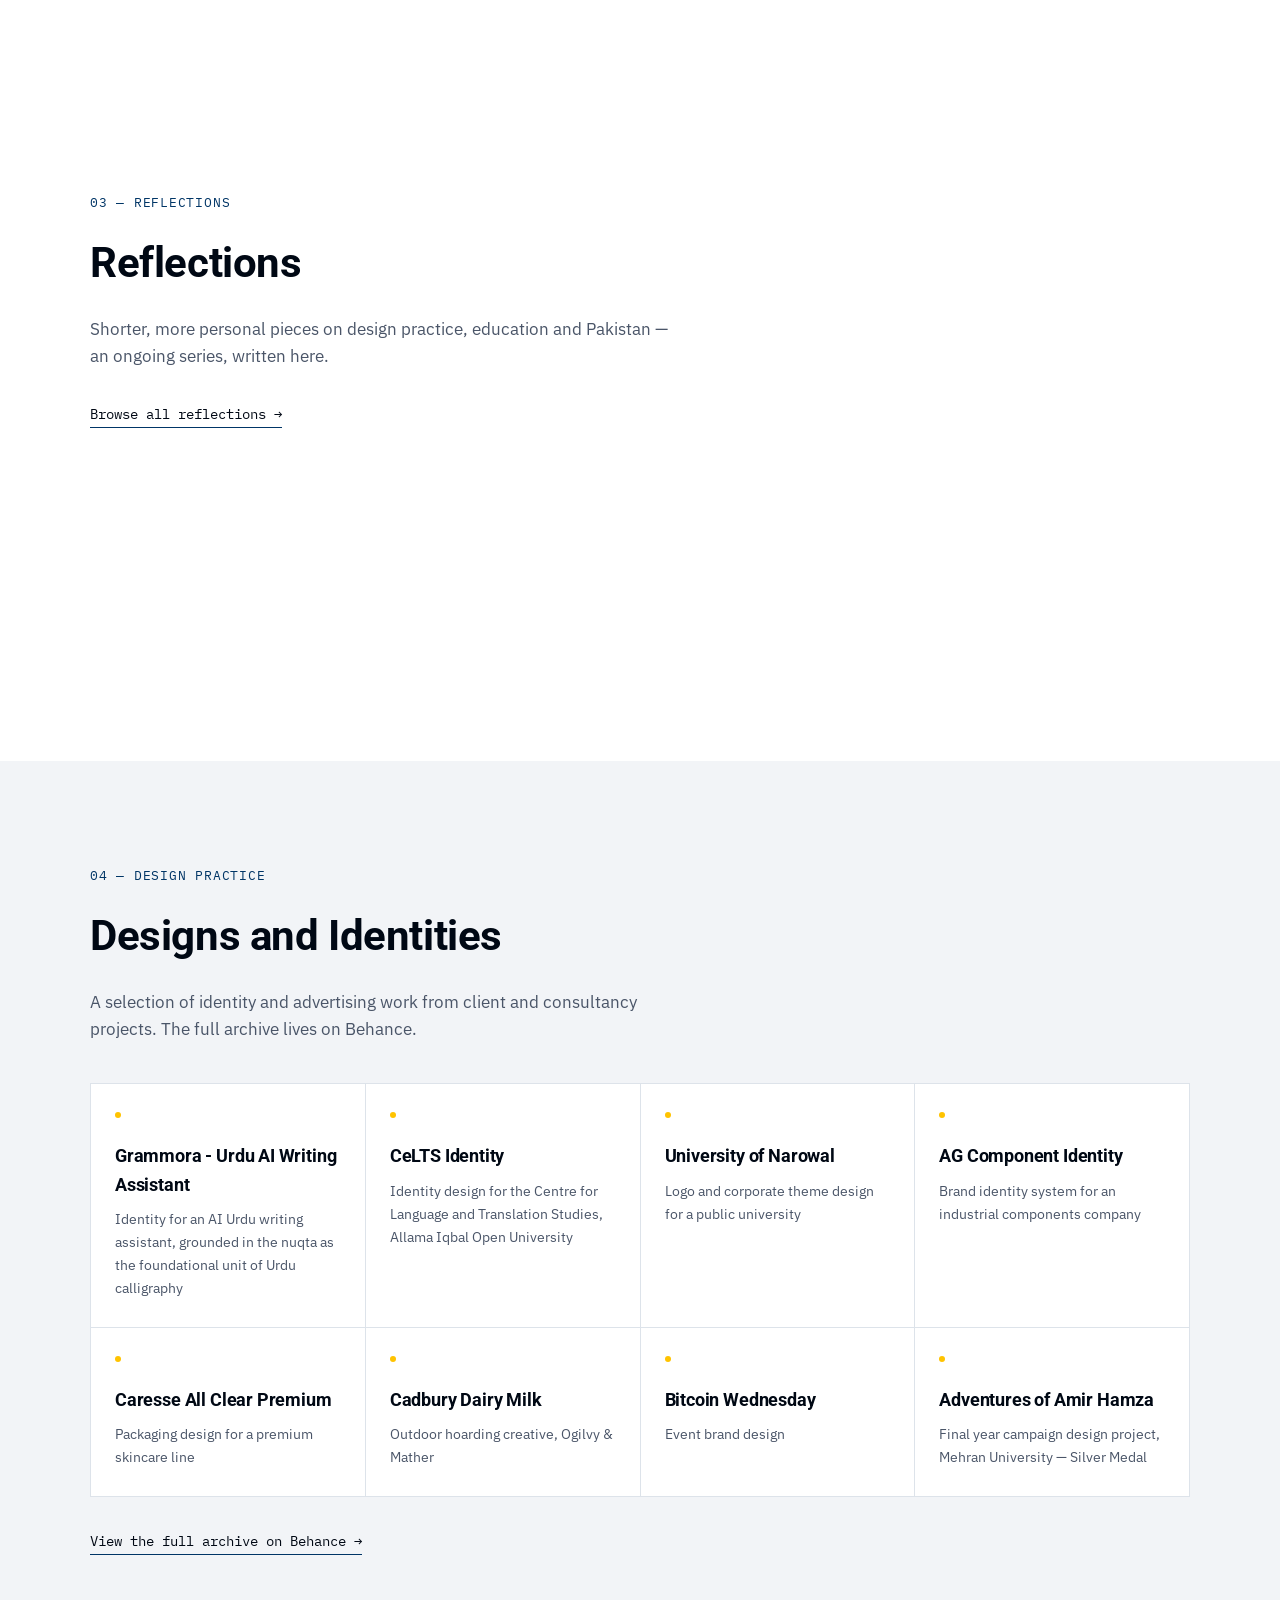
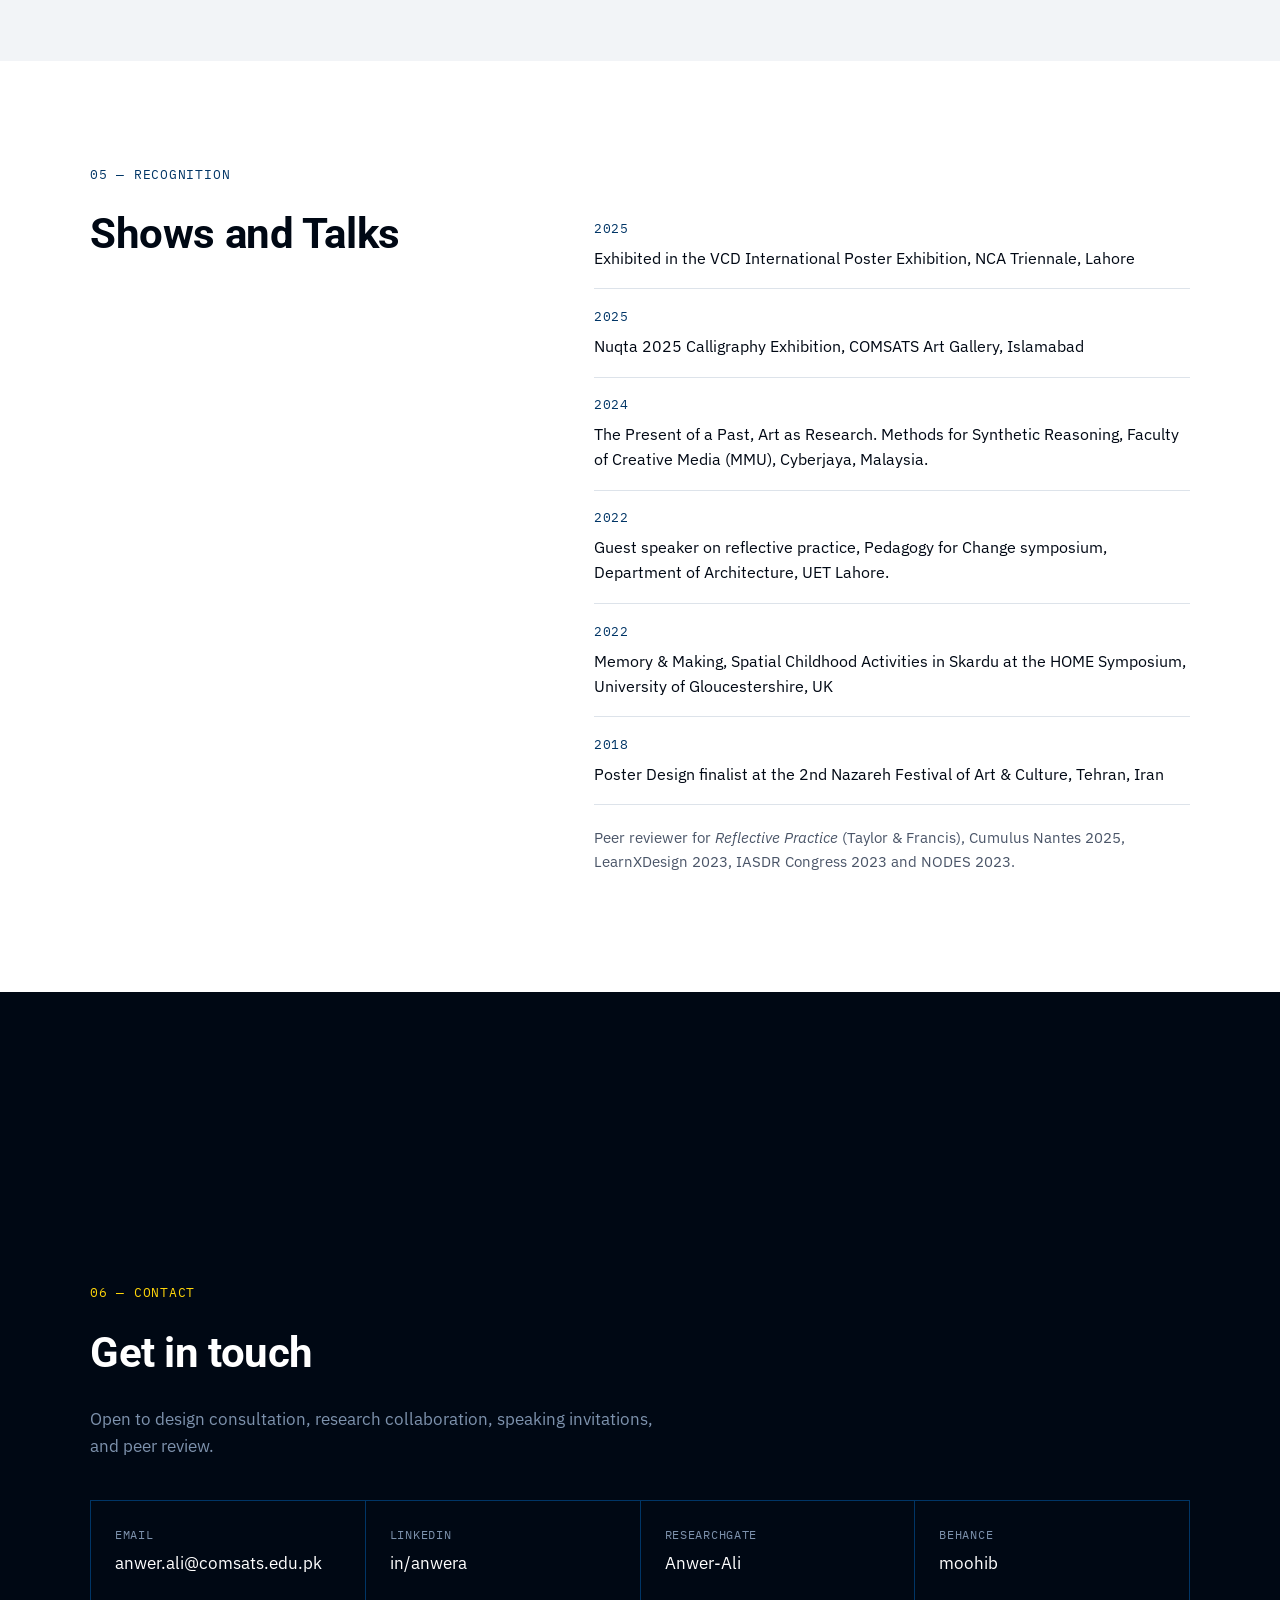
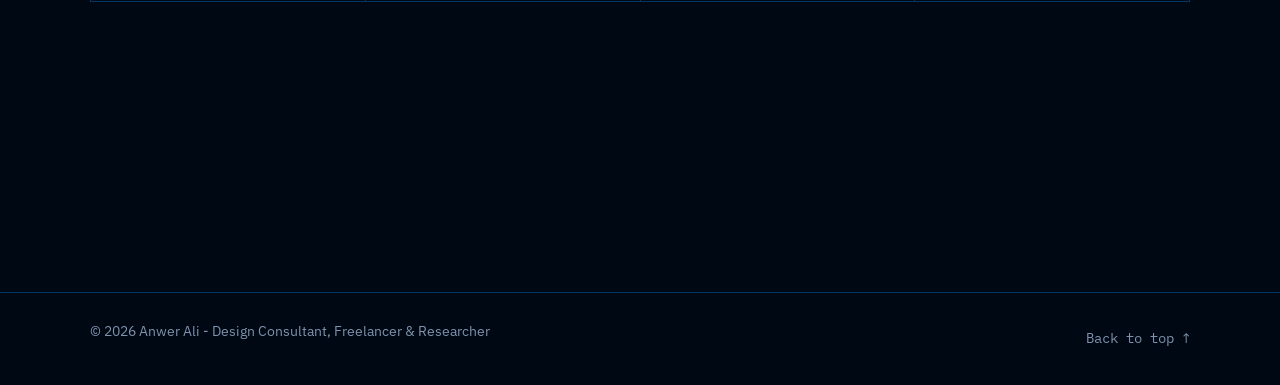
==== commit 606655e1: "Update index.html" ====
--- a/index.html
+++ b/index.html
@@ -118,7 +118,7 @@
         </div>
         <!-- EDIT: profile photo — swap the file in assets/img/ to update it -->
         <div class="hero-photo">
-          <img src="assets/img/anwer-ali.webp" alt="Portrait of Anwer Ali" width="97" height="100" loading="eager" fetchpriority="high">
+          <img src="anwer-ali.webp" alt="Portrait of Anwer Ali" width="97" height="100" loading="eager" fetchpriority="high">
         </div>
       </div>
     </div>
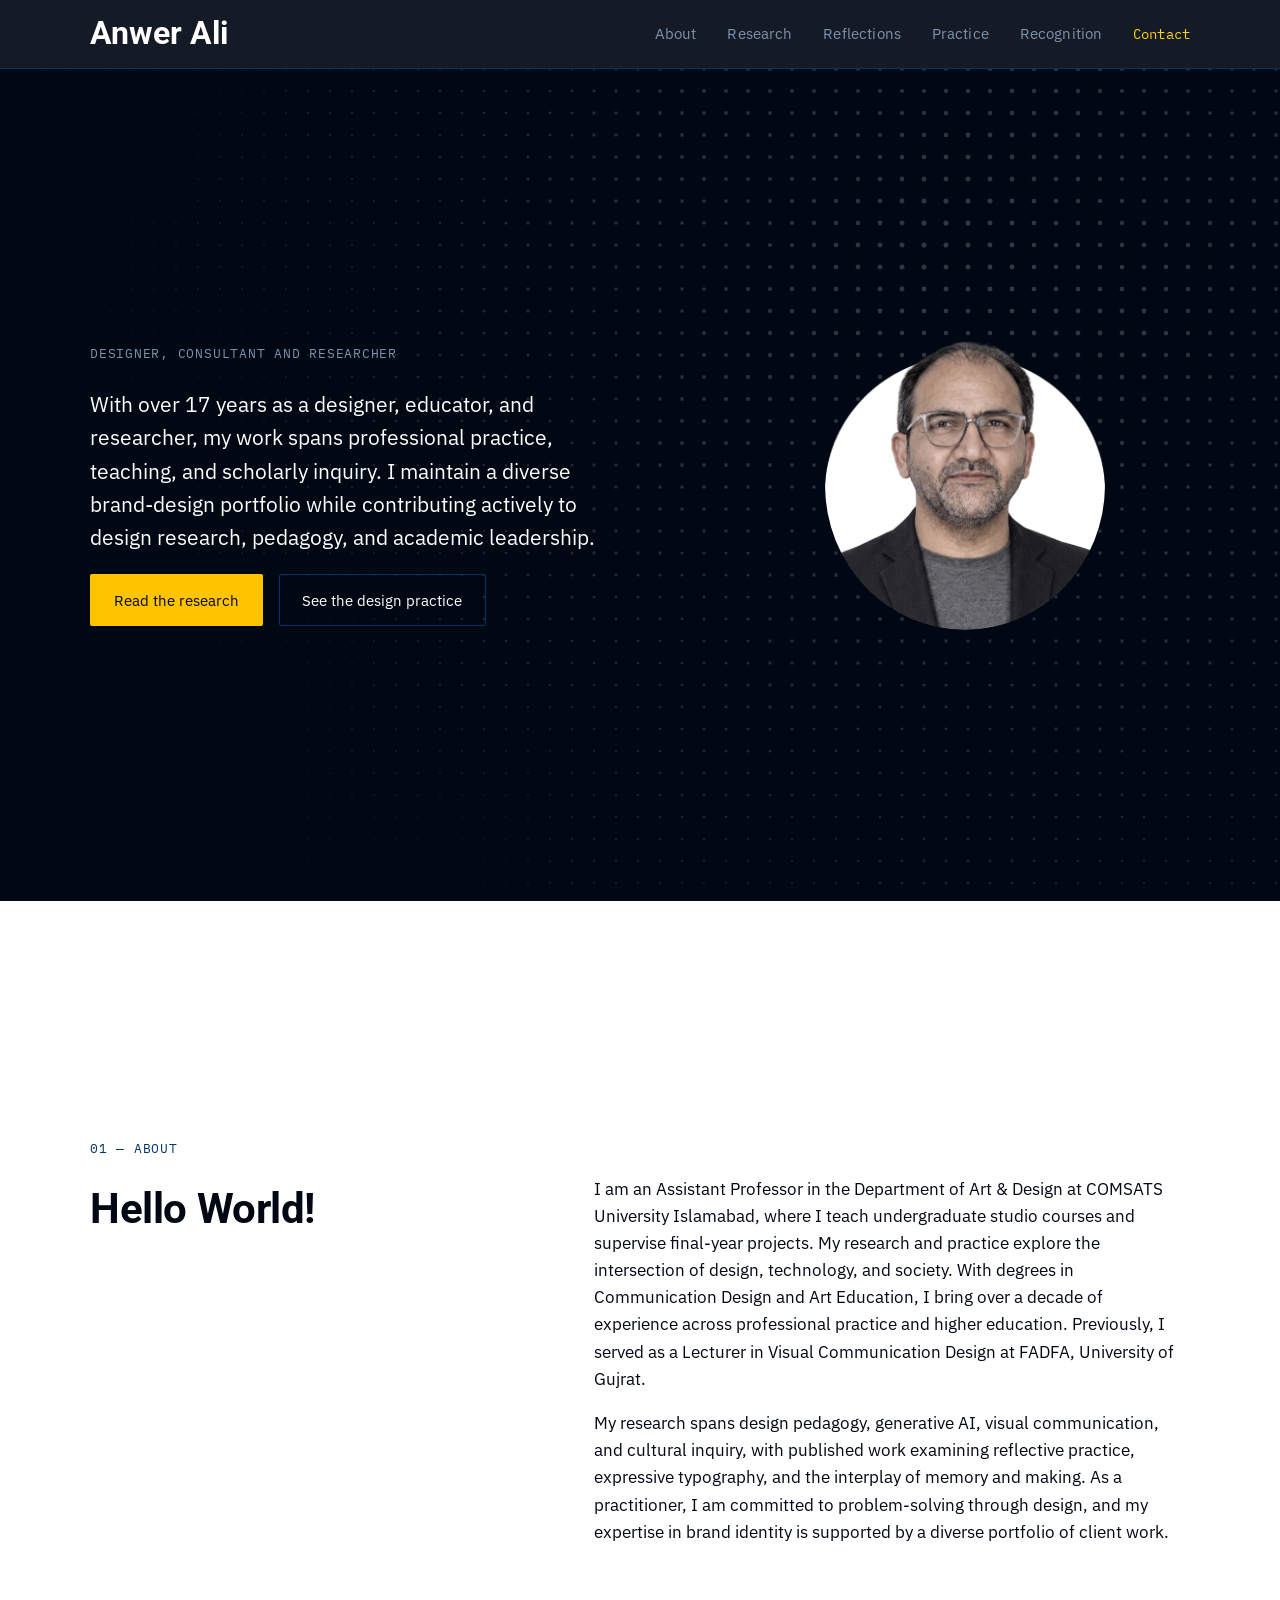
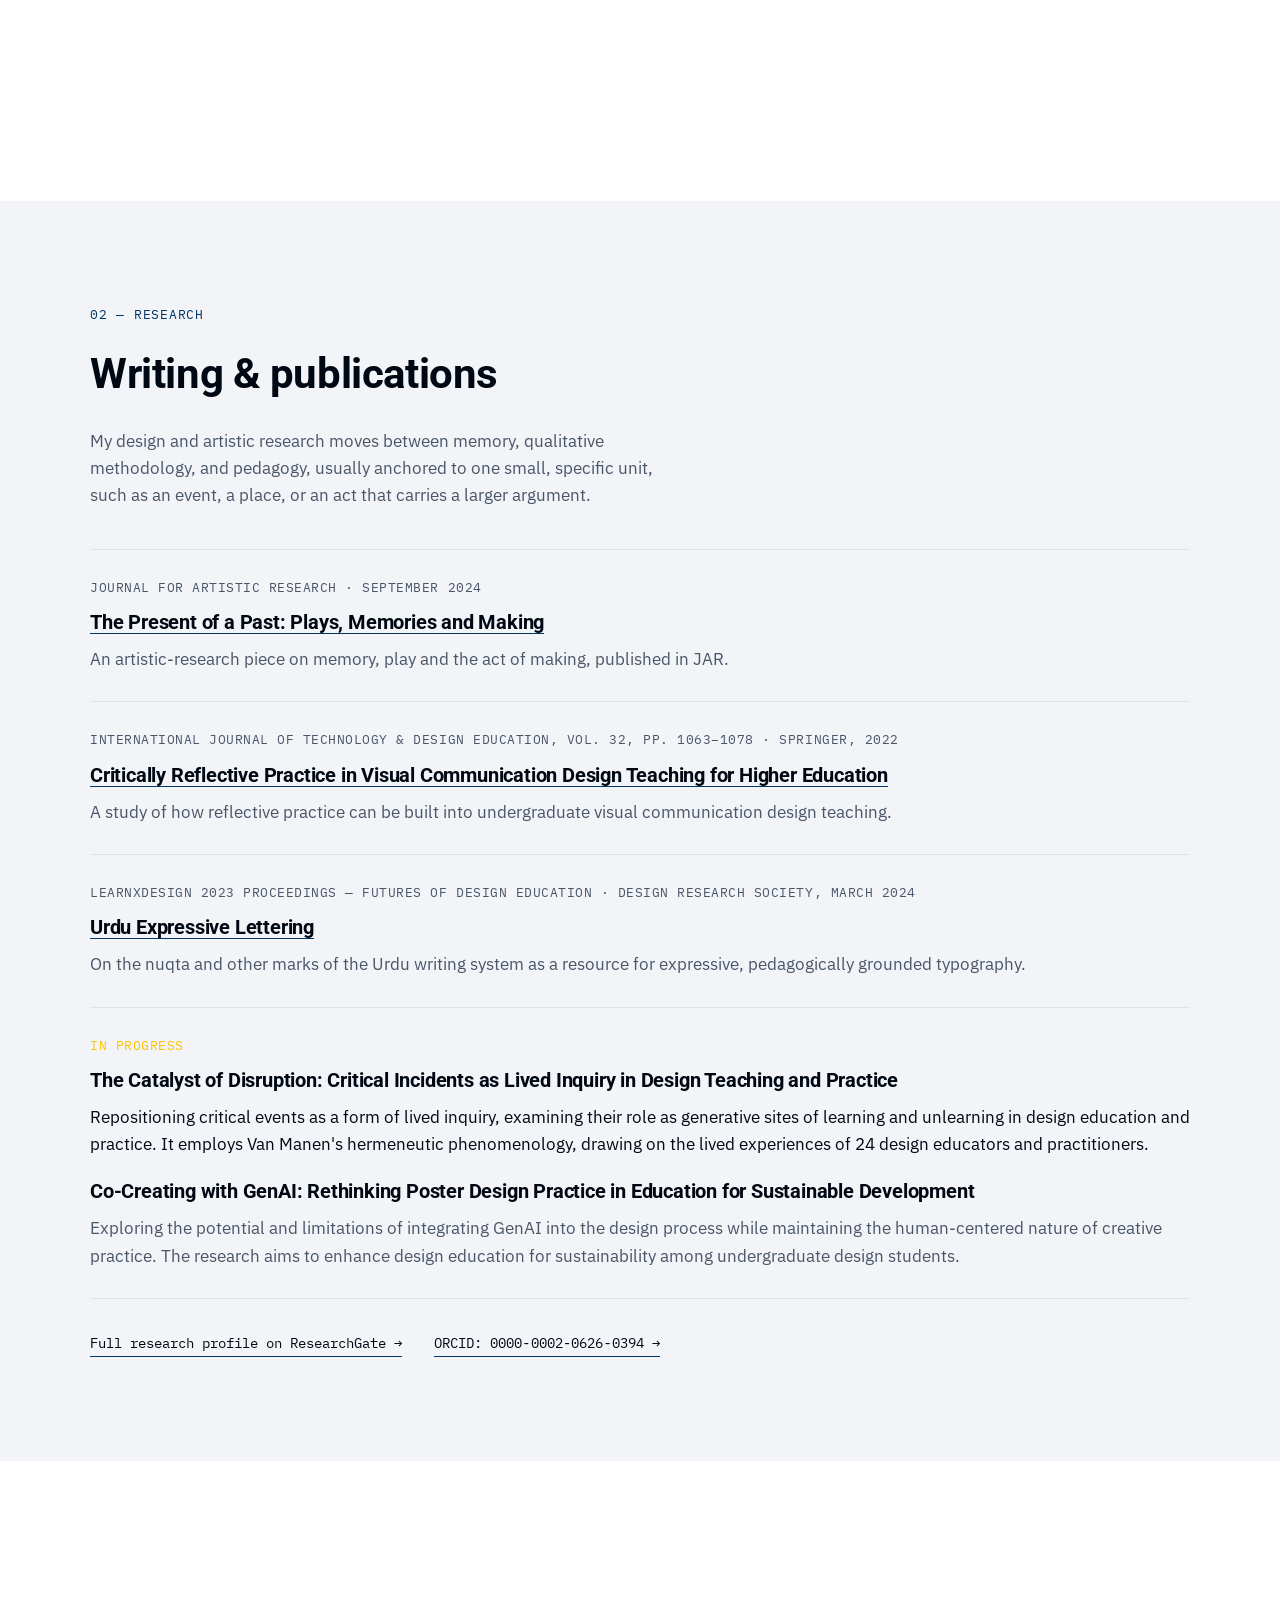
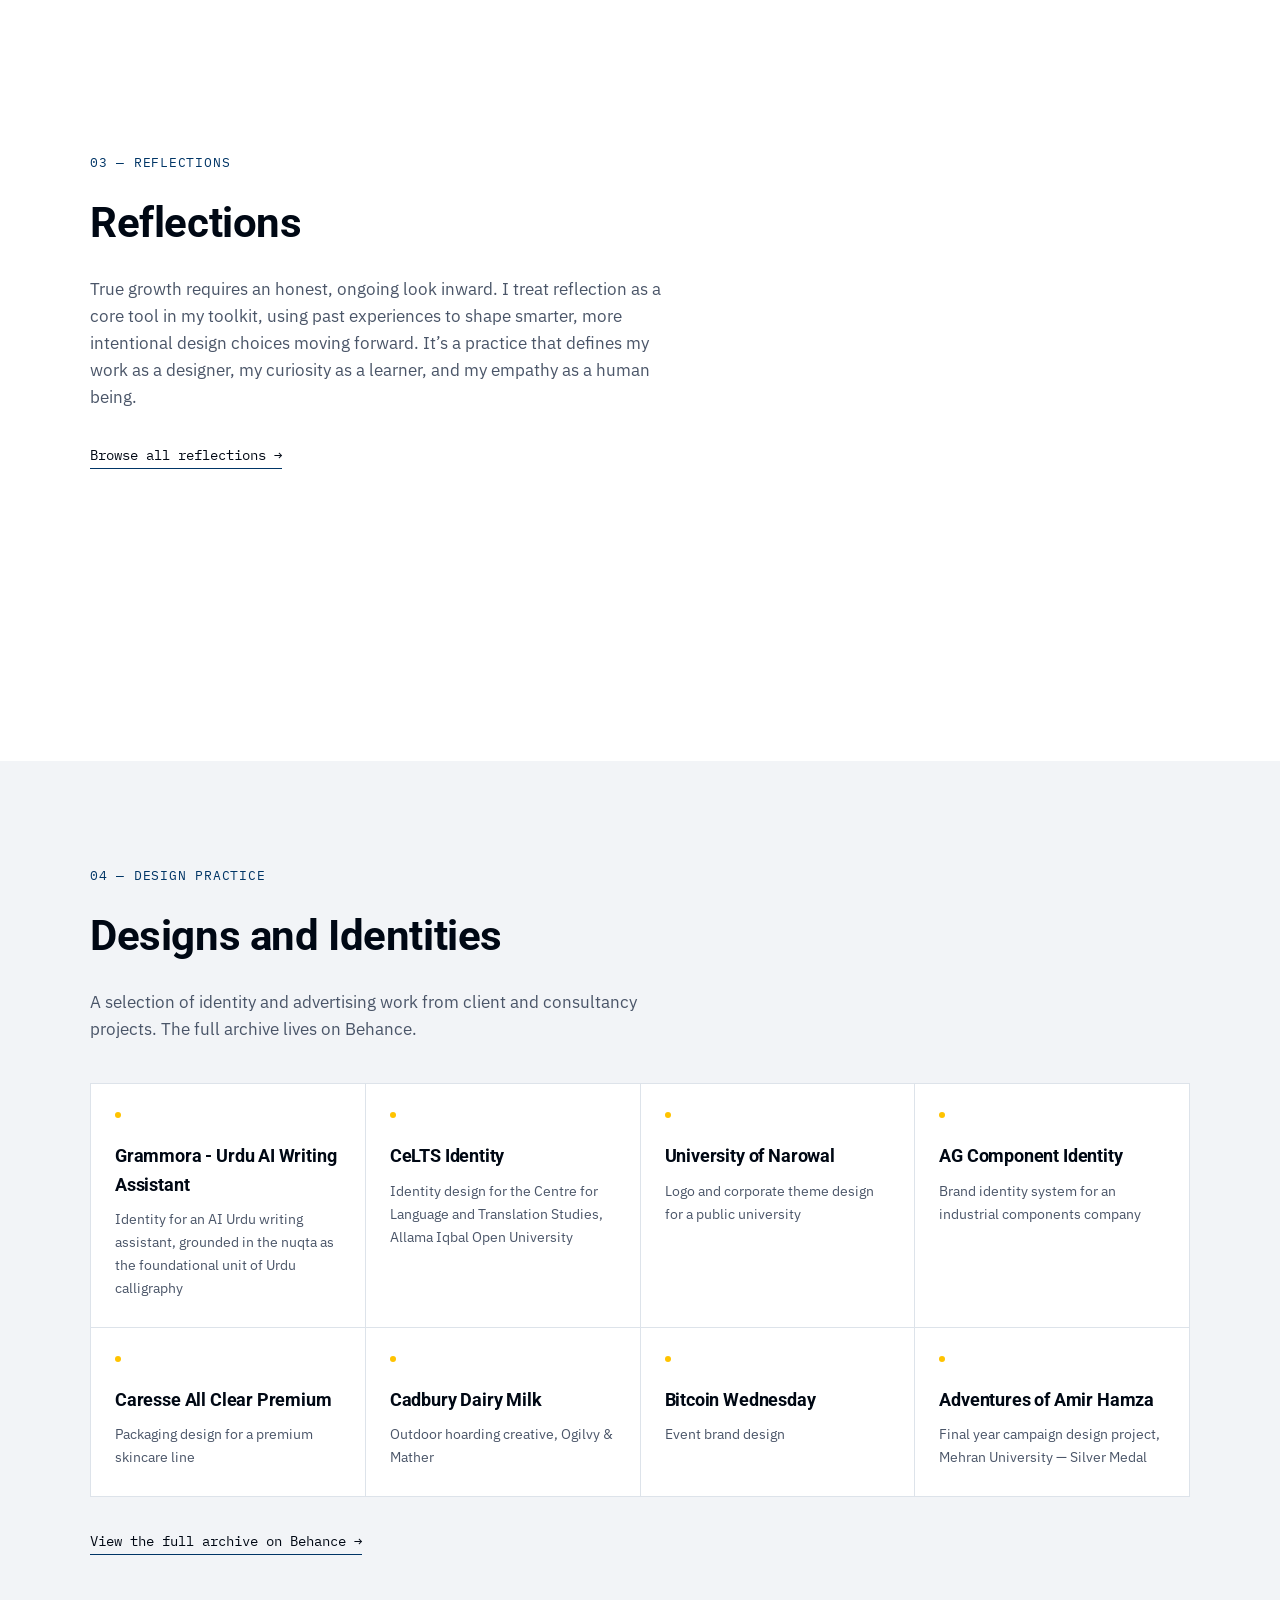
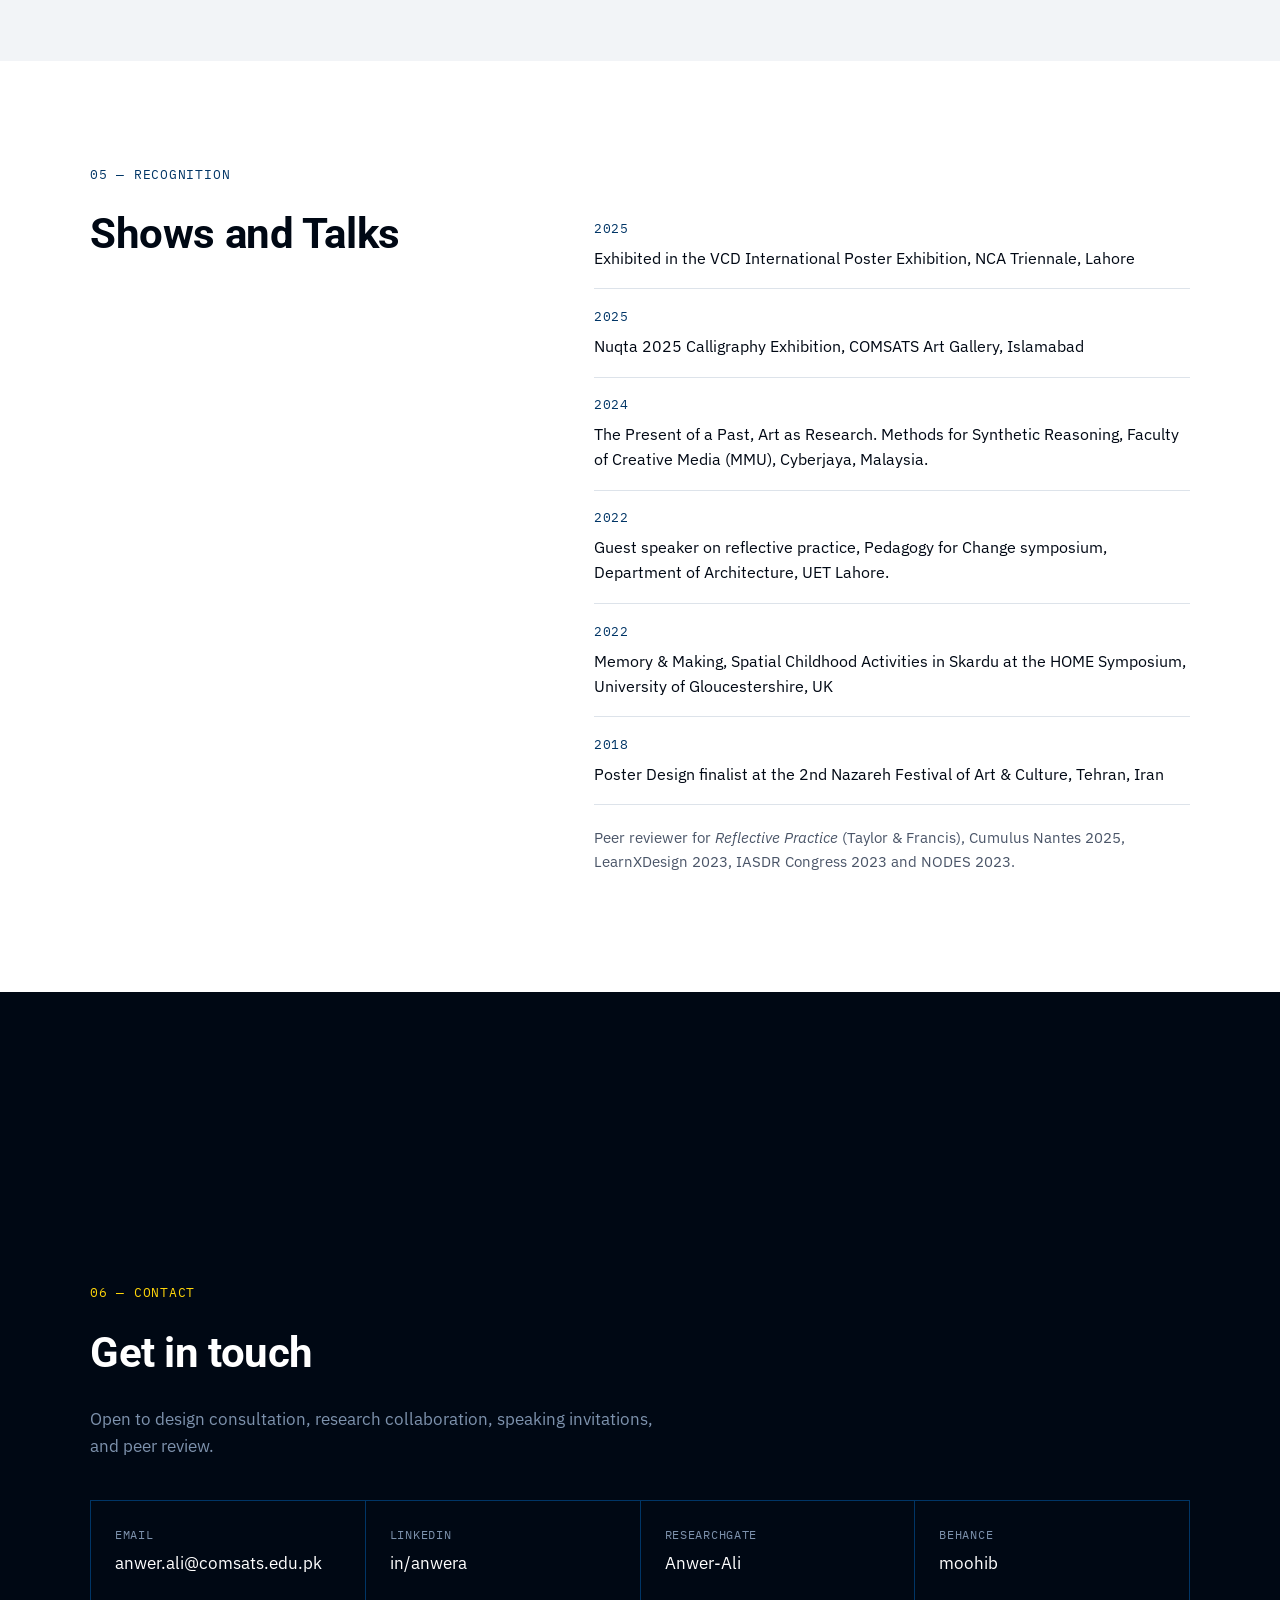
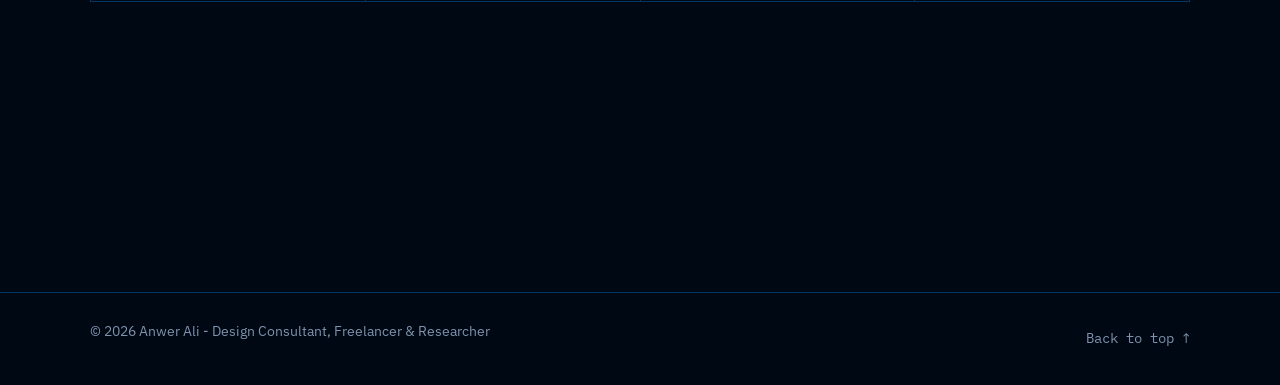
==== commit c3883f40: "Update index.html" ====
--- a/index.html
+++ b/index.html
@@ -206,8 +206,7 @@
       <p class="section-eyebrow">03 — Reflections</p>
       <h2>Reflections</h2>
       <p class="section-intro">
-        Shorter, more personal pieces on design practice, education and Pakistan —
-        an ongoing series, written here.
+        True growth requires an honest, ongoing look inward. I treat reflection as a core tool in my toolkit, using past experiences to shape smarter, more intentional design choices moving forward. It’s a practice that defines my work as a designer, my curiosity as a learner, and my empathy as a human being.
       </p>
       <div class="research-links">
         <a href="reflections.html" class="link-arrow">Browse all reflections</a>
--- a/styles.css
+++ b/styles.css
@@ -181,7 +181,30 @@
   width: 100%; height: 100%;
   opacity: .5;
 }
-.hero-inner{ position: relative; z-index: 2; width: 100%; max-width: 760px; }
+.hero-inner{ position: relative; z-index: 2; width: 100%; }
+.hero-grid{
+  display: grid;
+  grid-template-columns: minmax(0, 1.3fr) minmax(0, 1fr);
+  align-items: center;
+  gap: clamp(2rem, 6vw, 4rem);
+}
+.hero-text{ max-width: 620px; }
+.hero-photo{
+  justify-self: center;
+  width: 100%;
+  max-width: 280px;
+}
+.hero-photo img{
+  width: 100%;
+  height: auto;
+  display: block;
+  border-radius: 50%;
+}
+@media (max-width: 860px){
+  .hero-grid{ grid-template-columns: 1fr; gap: 2.5rem; }
+  .hero-photo{ order: -1; max-width: 180px; }
+  .hero-text{ max-width: none; }
+}
 .eyebrow{
   font-family: var(--font-mono);
   font-size: .8rem;
@@ -259,6 +282,11 @@
   margin-bottom: 1.25rem;
   max-width: 20ch;
 }
+.section-title-lg{
+  font-size: clamp(1.8rem, 3.4vw, 2.6rem);
+  margin-bottom: 1.25rem;
+  max-width: 20ch;
+}
 .section-intro{
   max-width: 58ch;
   font-size: 1.05rem;
@@ -321,6 +349,49 @@
 .pub h3 a:hover{ color: var(--brass); }
 .pub p:last-child{ margin-bottom: 0; color: var(--text-muted); }
 .pub-inprogress .pub-meta{ color: var(--seal); }
+
+/* ---- reflections accordion ---- */
+.pub-detail{
+  border-top: 1px solid var(--paper-line);
+}
+.pub-detail:last-child{ border-bottom: 1px solid var(--paper-line); }
+.pub-detail summary{
+  list-style: none;
+  cursor: pointer;
+  padding: 1.5rem 0;
+  font-size: 1.25rem;
+  font-family: var(--font-name);
+  font-weight: 700;
+  display: flex;
+  align-items: center;
+  justify-content: space-between;
+  gap: 1rem;
+}
+.pub-detail summary::-webkit-details-marker{ display: none; }
+.pub-detail summary::after{
+  content: "+";
+  flex-shrink: 0;
+  font-family: var(--font-mono);
+  font-size: 1.4rem;
+  font-weight: 400;
+  color: var(--brass);
+  transition: transform .2s ease;
+}
+.pub-detail[open] summary::after{
+  content: "−";
+}
+.pub-detail summary:hover{ color: var(--brass); }
+.pub-body{
+  padding-bottom: 1.75rem;
+  max-width: 68ch;
+  color: var(--text-muted);
+}
+.pub-body p{ margin-bottom: 1em; }
+.pub-body a{
+  color: var(--brass);
+  text-decoration: underline;
+}
+.pub-body a:hover{ color: var(--brass-bright); }
 
 .research-links{
   margin-top: 2rem;
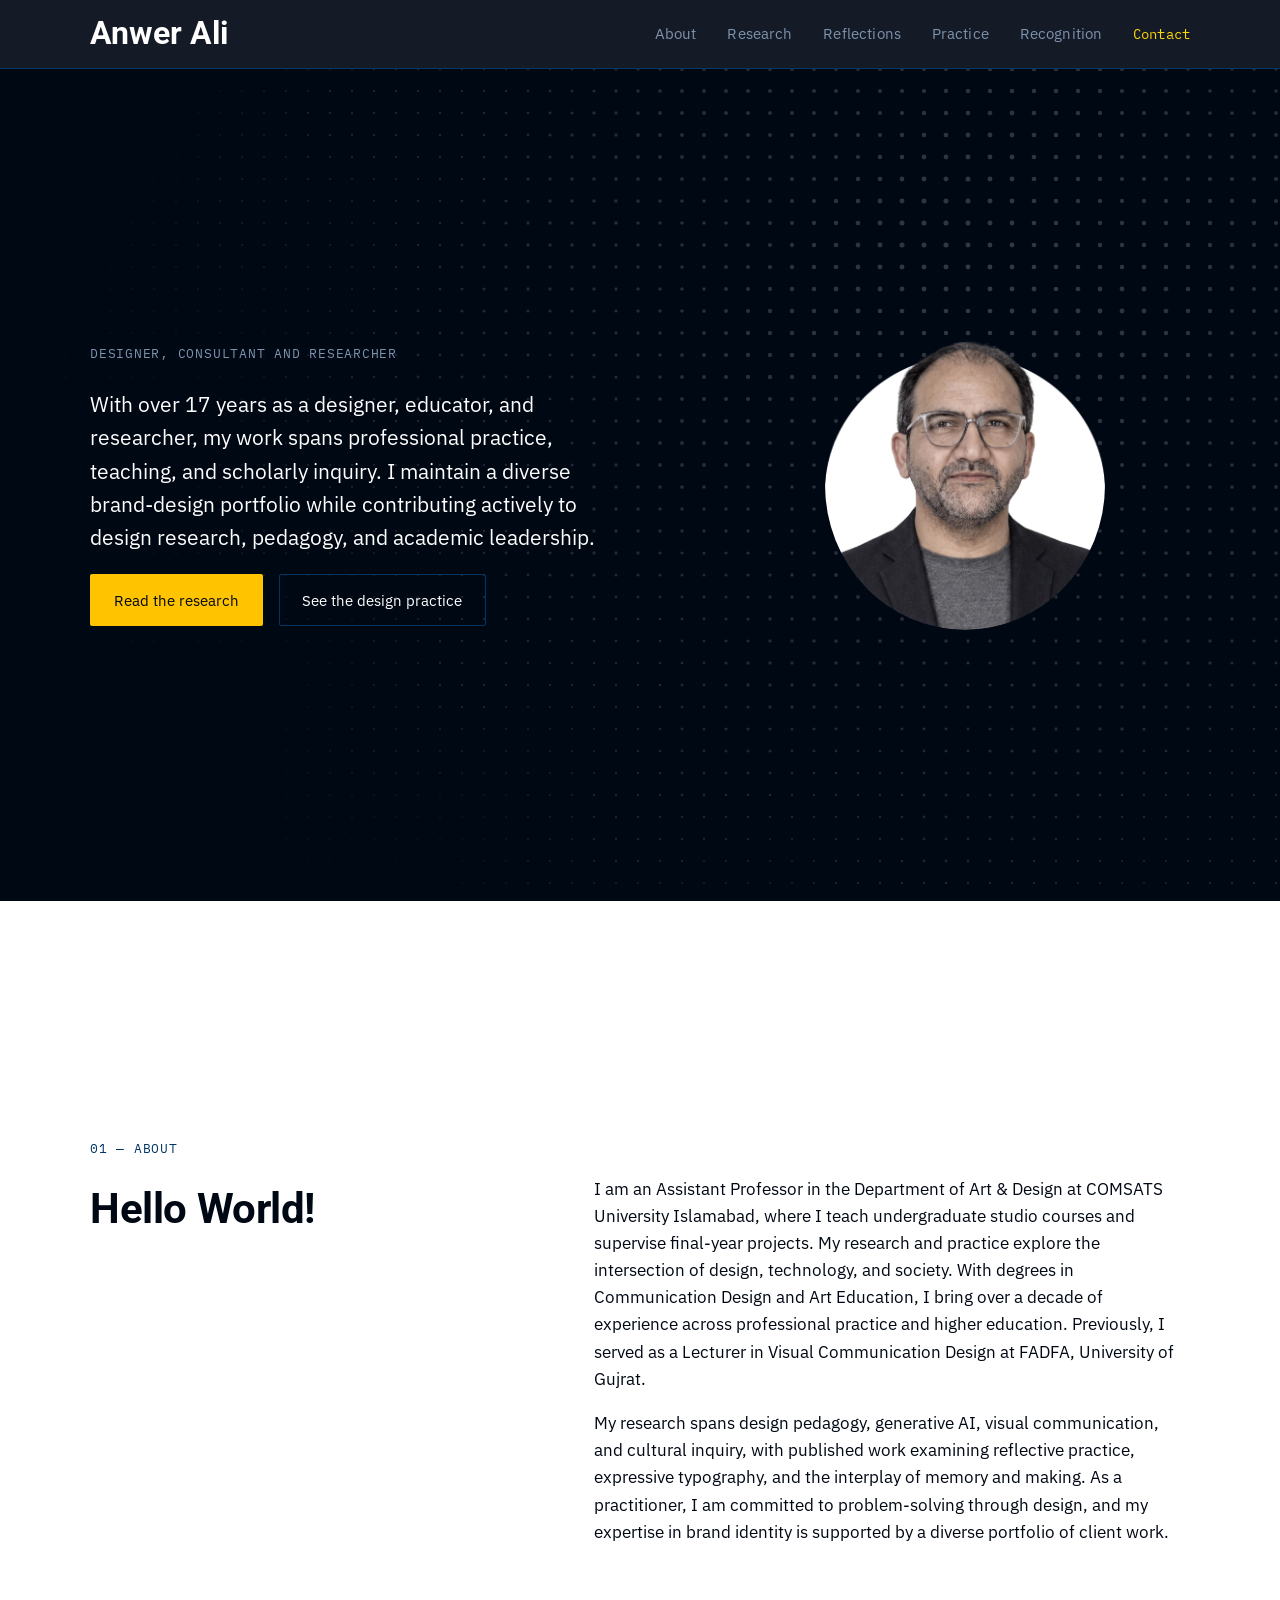
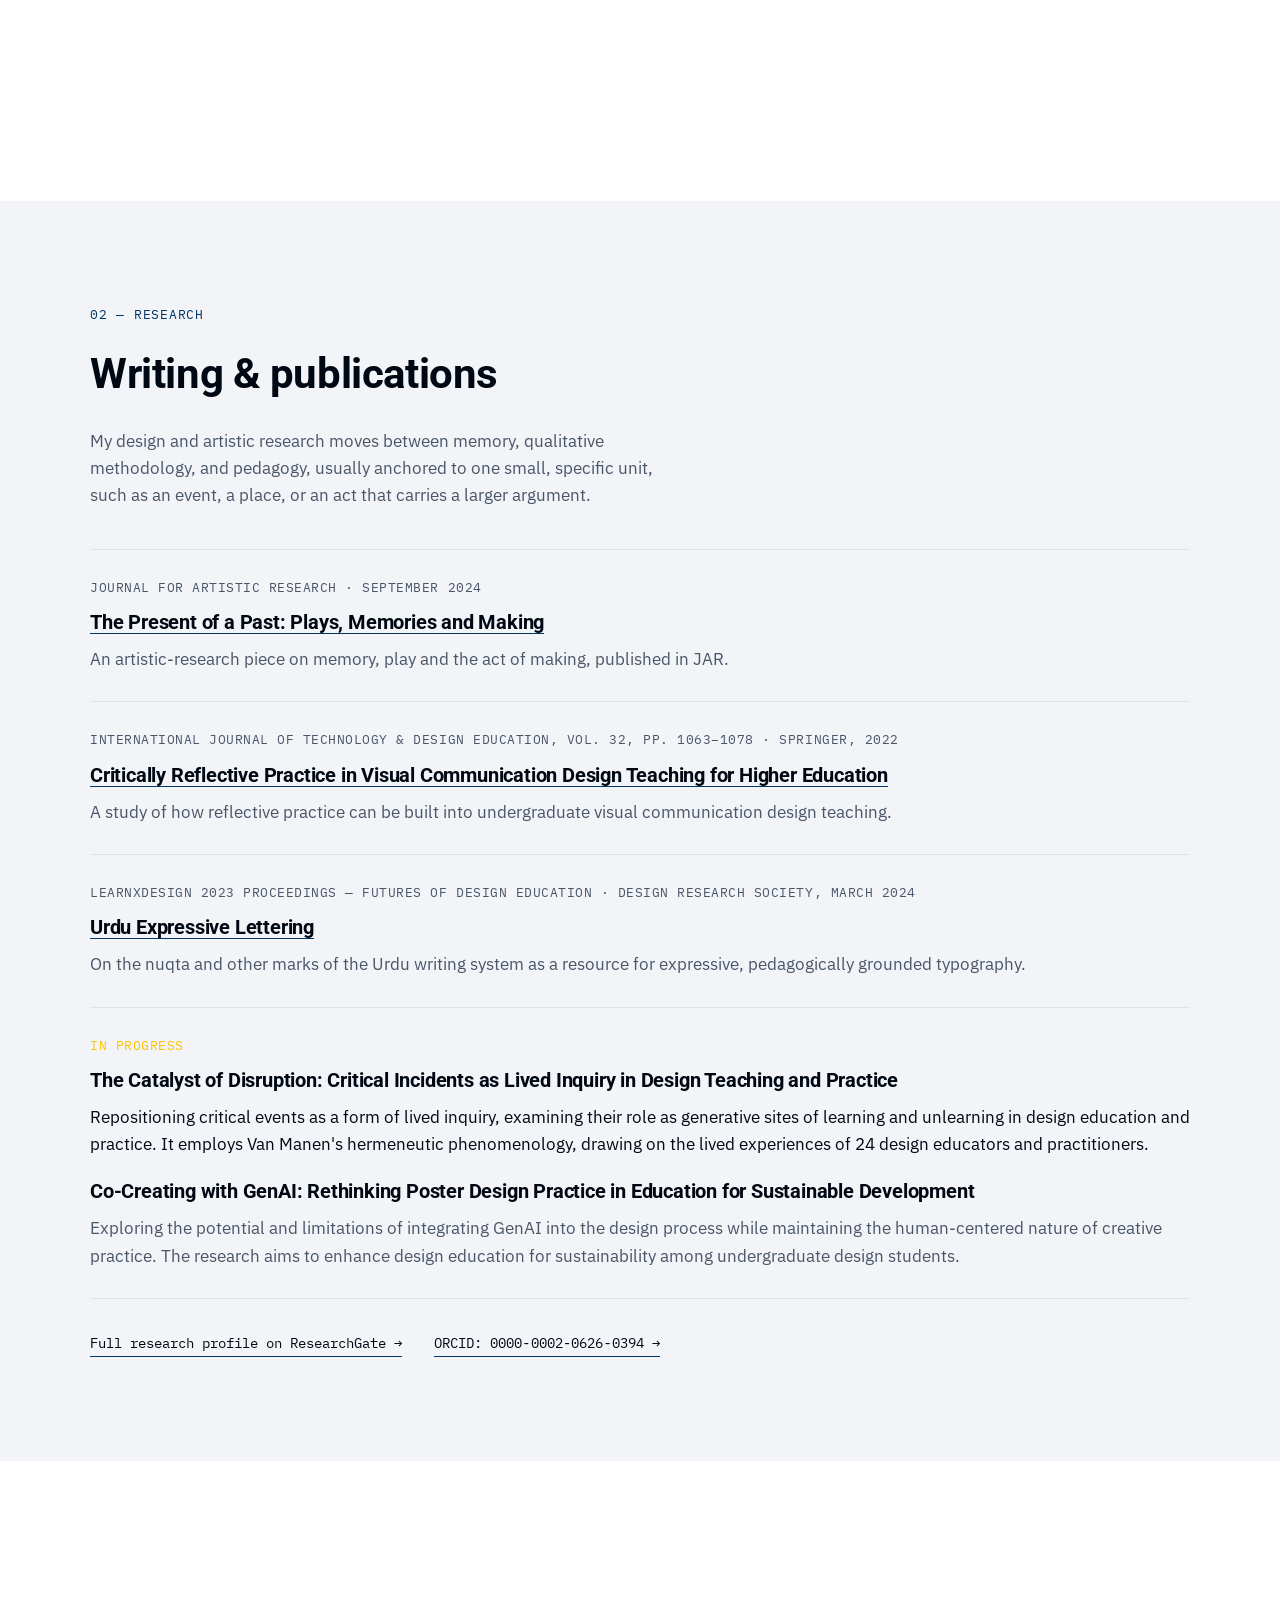
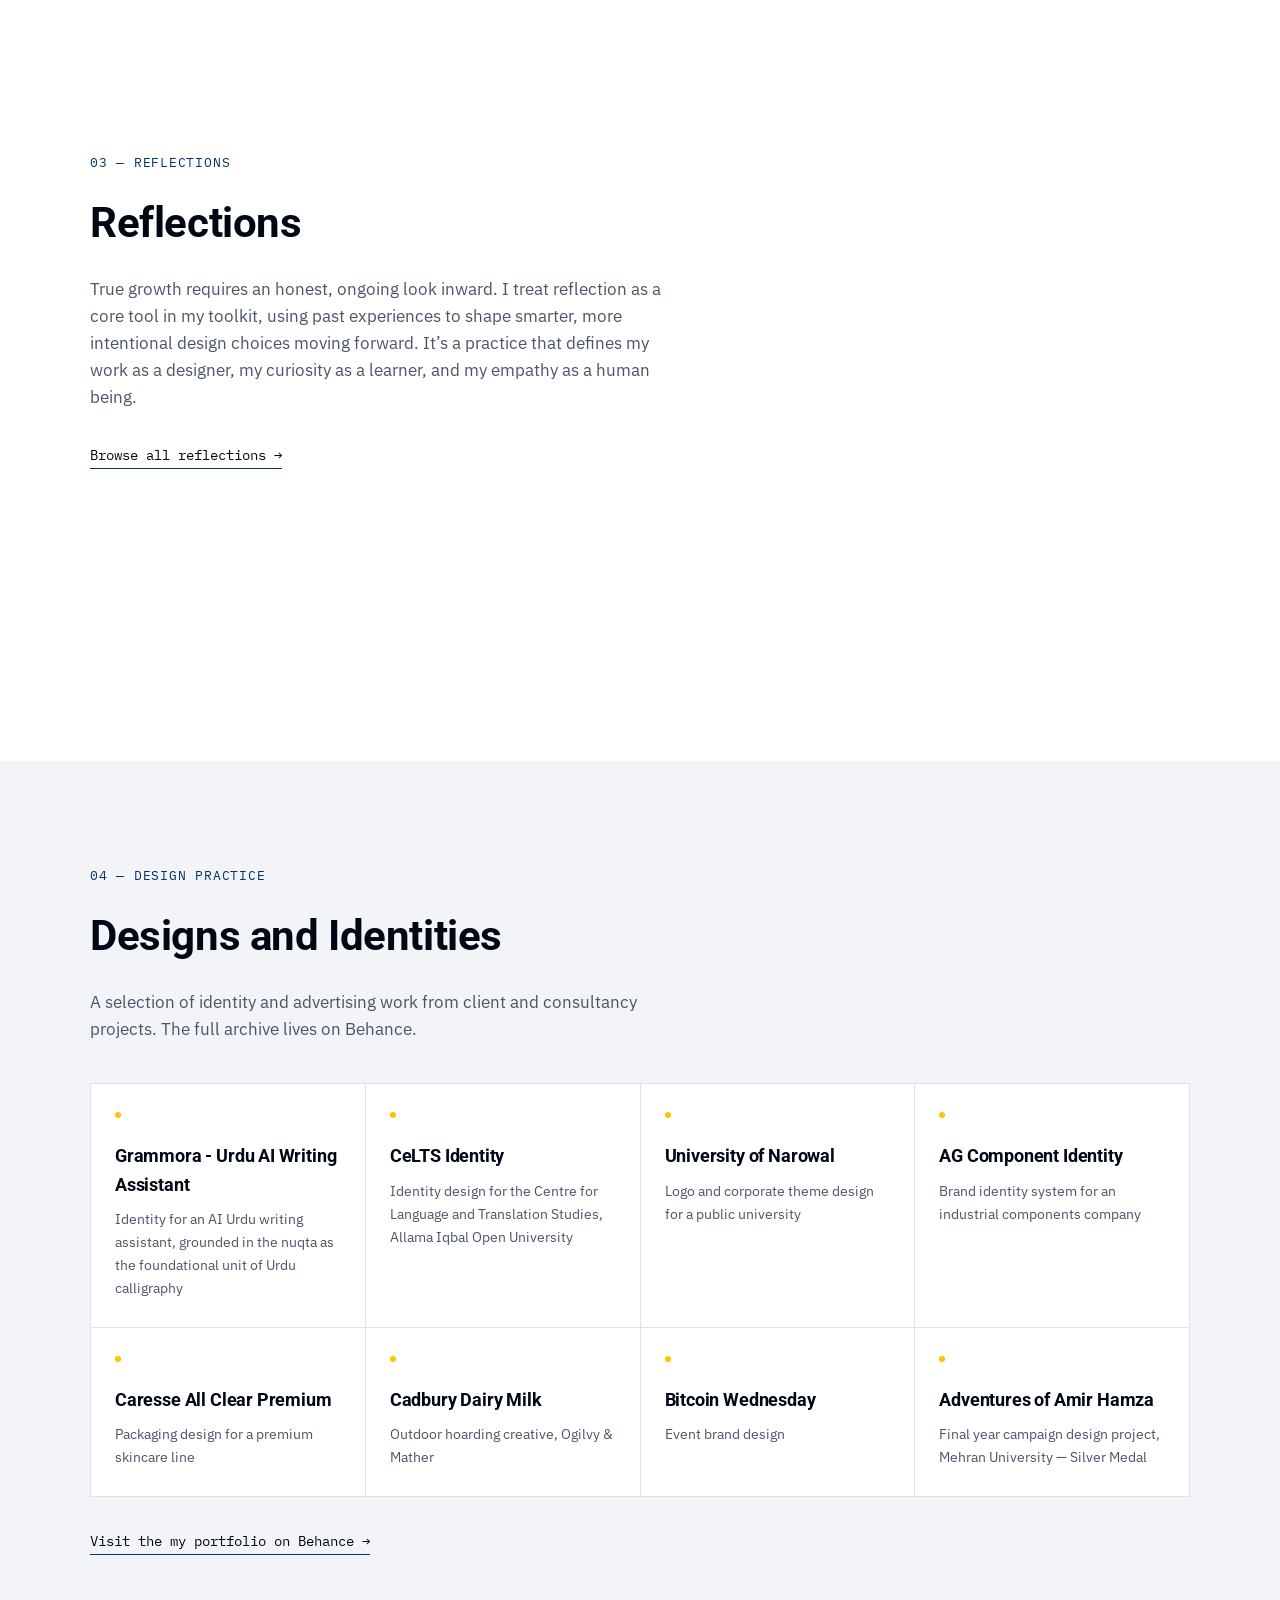
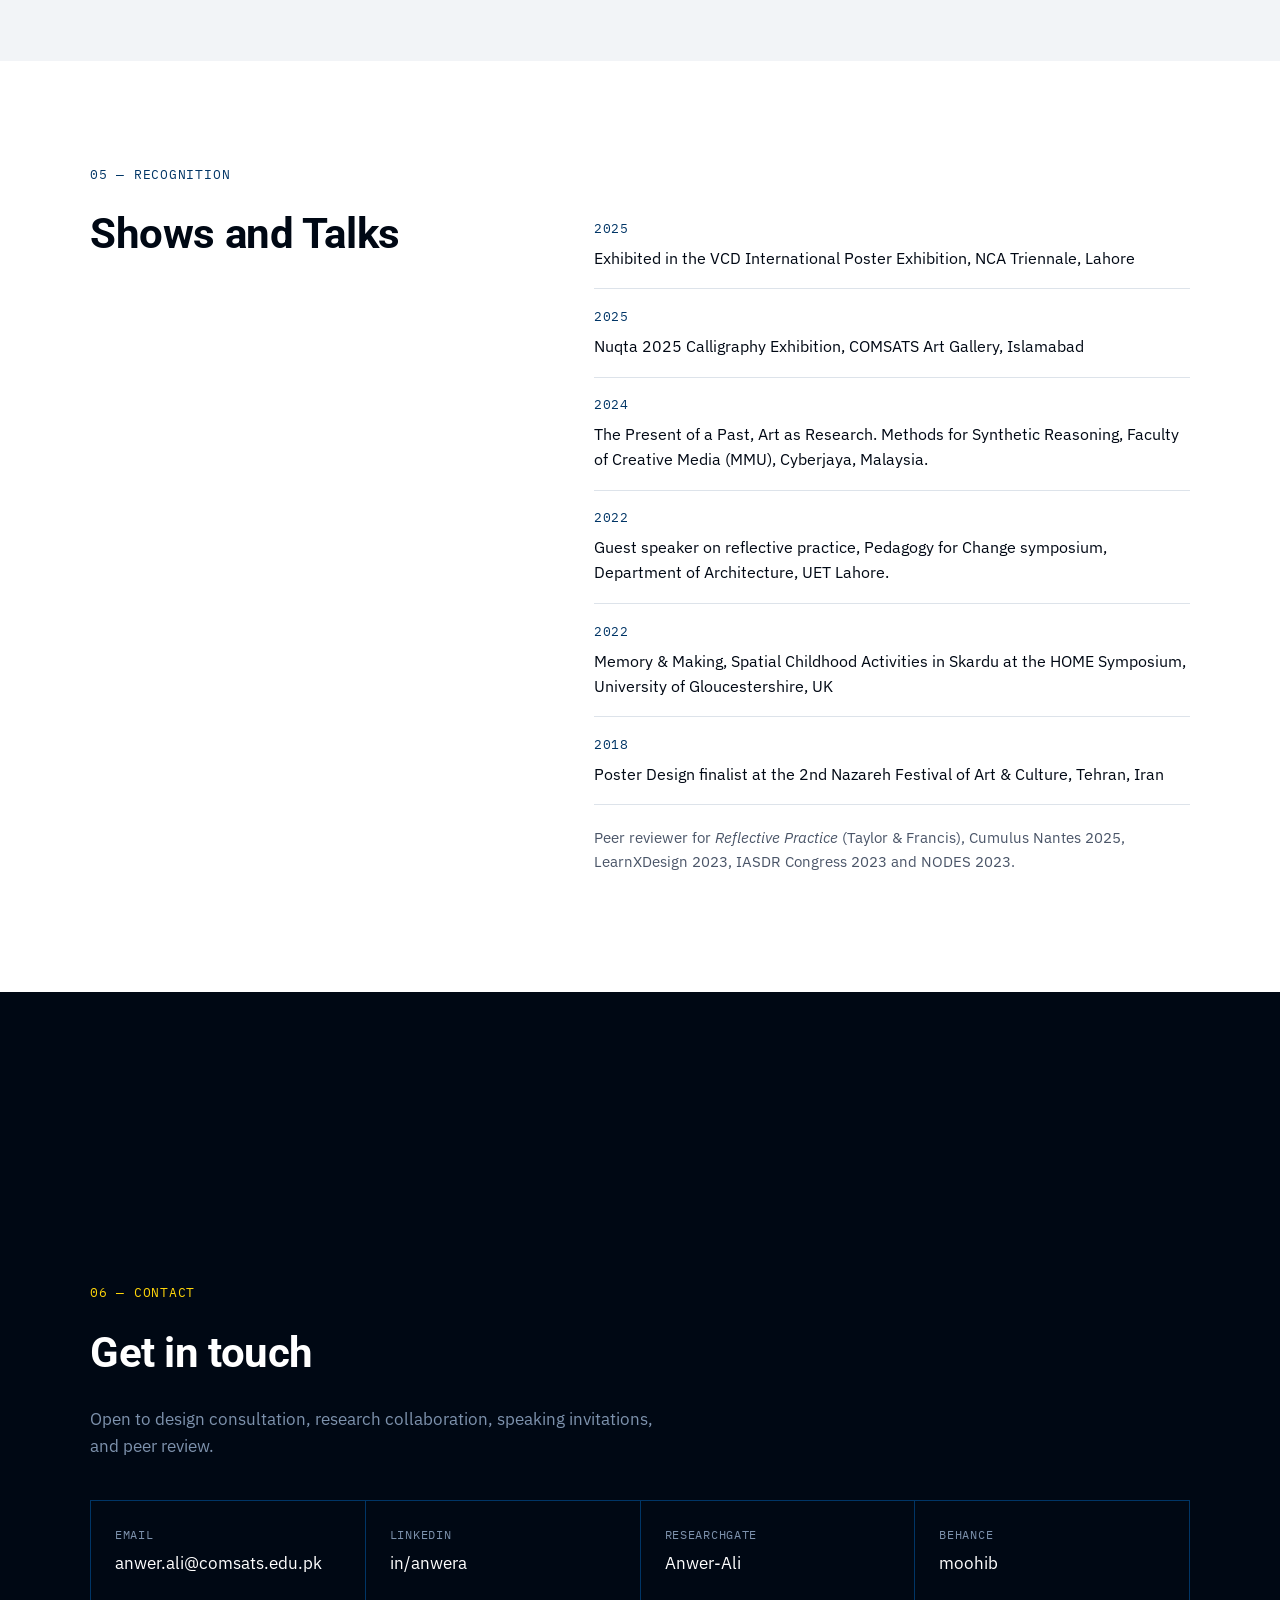
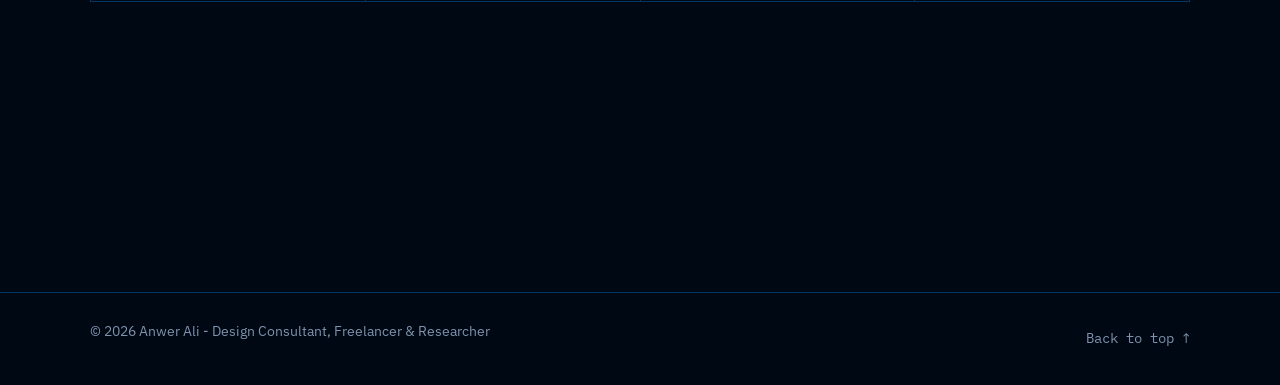
==== commit 1b605f9c: "Update index.html" ====
--- a/index.html
+++ b/index.html
@@ -269,7 +269,7 @@
       </div>
 
       <div class="research-links">
-        <a href="https://www.behance.net/moohib" target="_blank" rel="noopener" class="link-arrow">View the full archive on Behance</a>
+        <a href="https://www.behance.net/moohib" target="_blank" rel="noopener" class="link-arrow">Visit the my portfolio on Behance</a>
       </div>
     </div>
   </section>
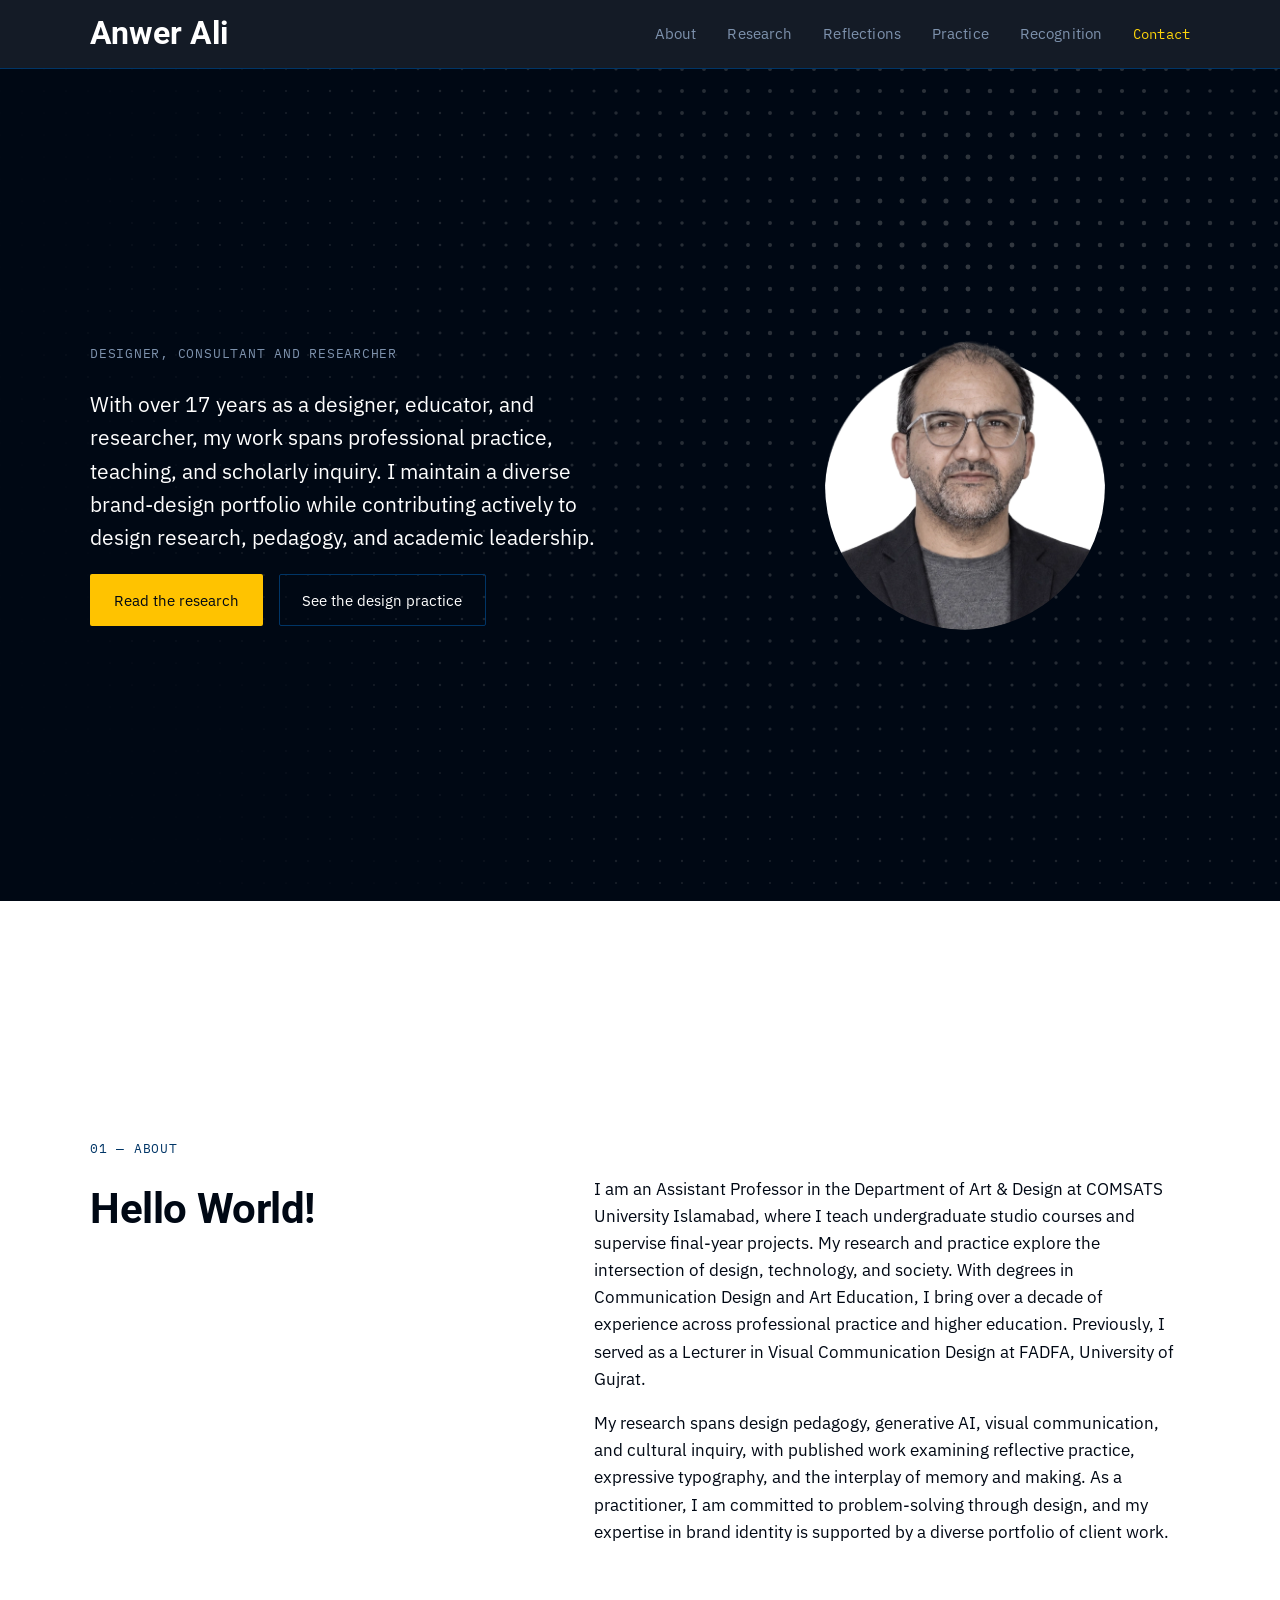
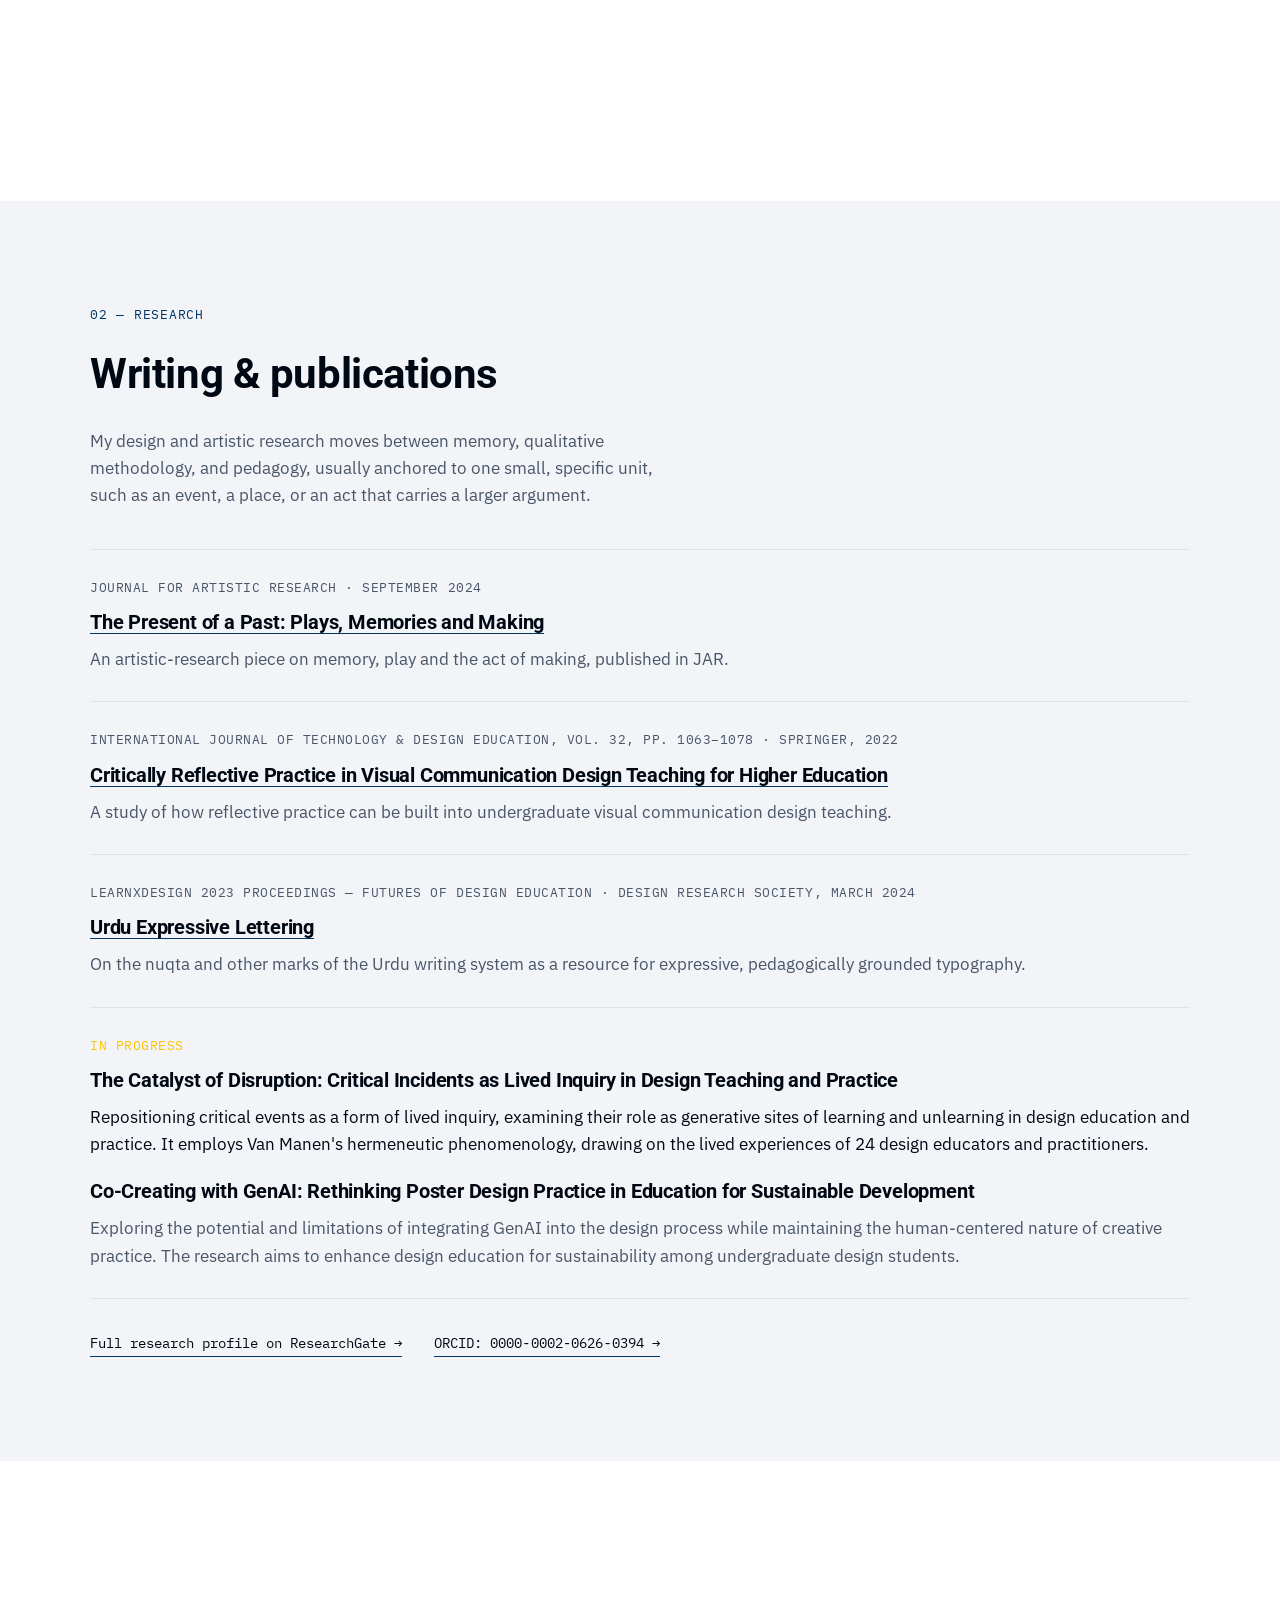
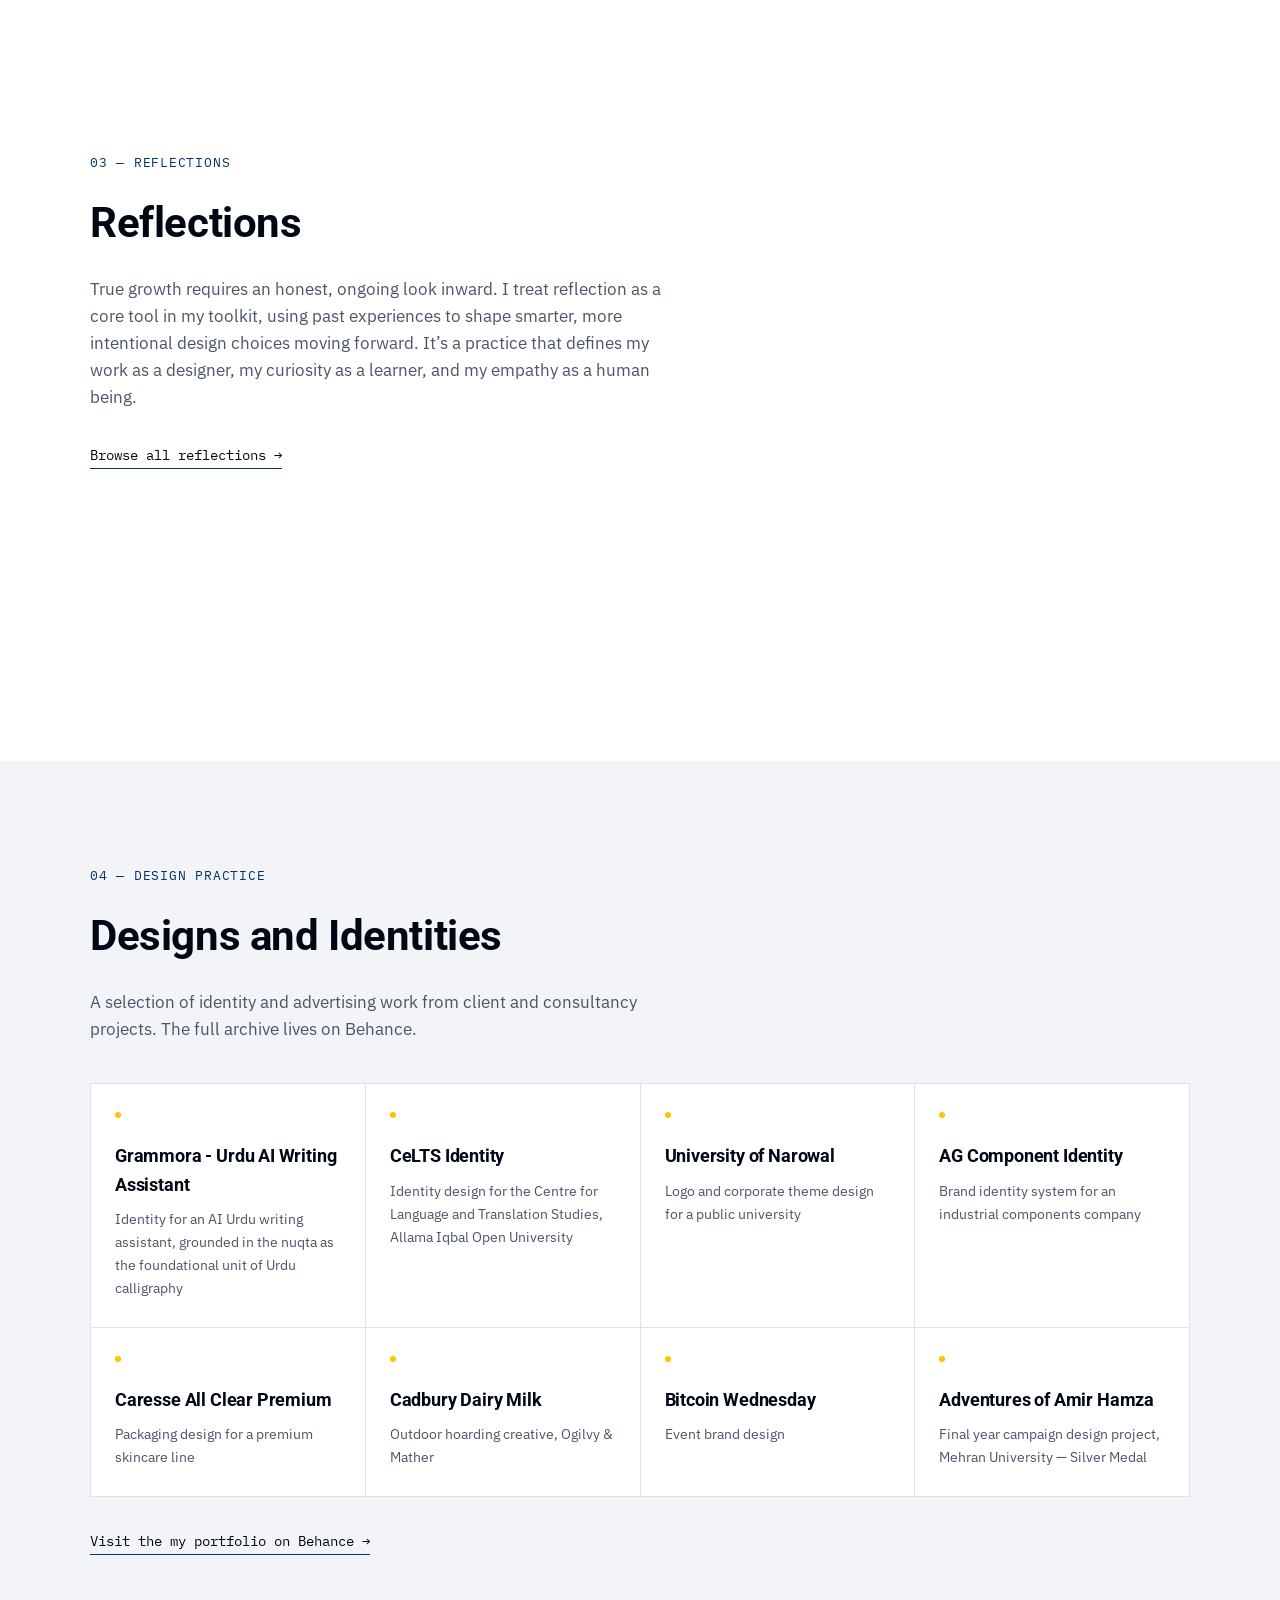
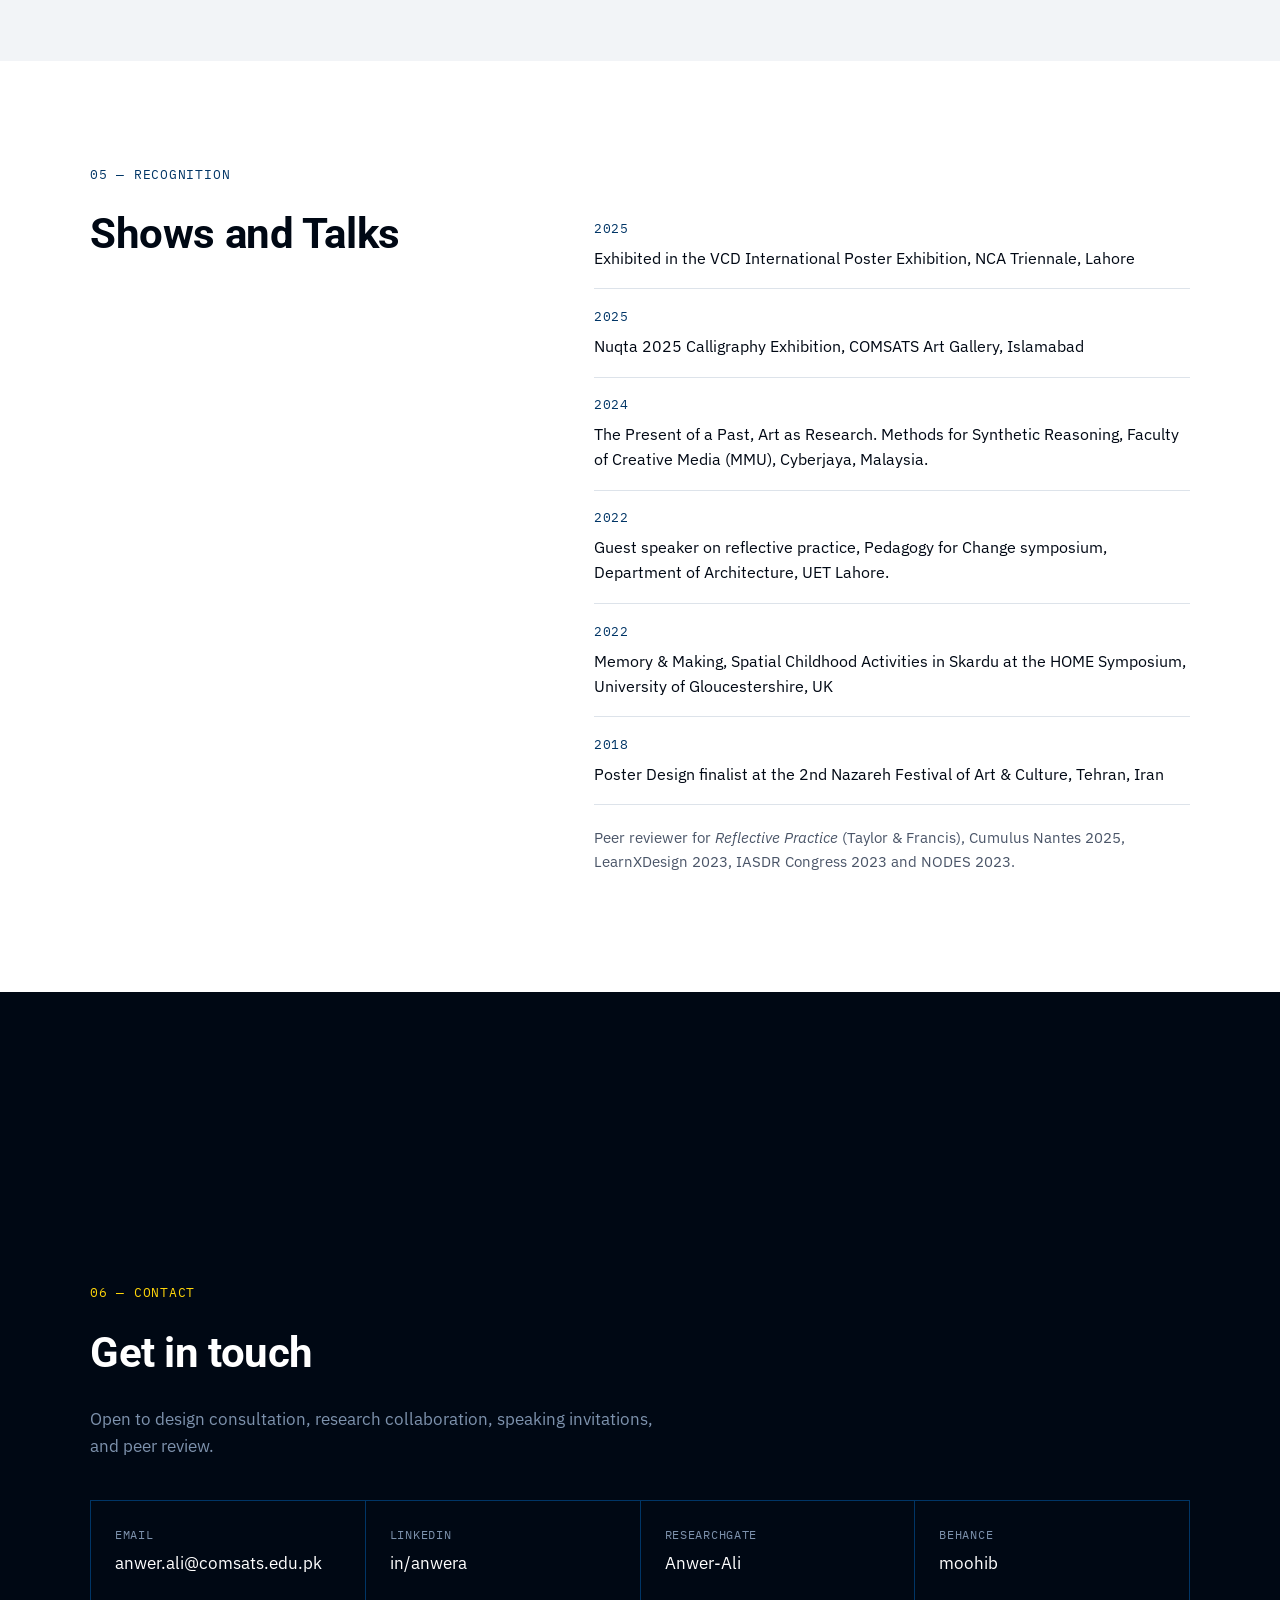
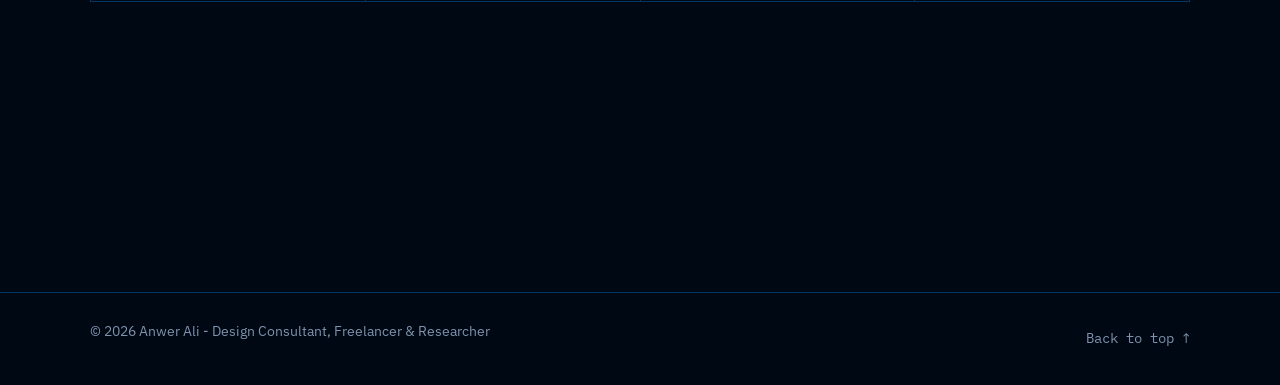
==== commit 40b55f44: "Update index.html" ====
--- a/index.html
+++ b/index.html
@@ -9,12 +9,12 @@
 <link rel="manifest" href="/site.webmanifest" />
 <meta charset="UTF-8">
 <meta name="viewport" content="width=device-width, initial-scale=1.0">
-<title>Anwer Ali - Design Consultant, Freelancer &amp; Researcher</title>
+<title>Anwer Ali - Design, research, and teaching at the intersections of visual communication, critical inquiry, and emerging futures.</title>
 <meta name="description" content="Anwer Ali is a design consultant and researcher. He has a diverse portfolio of brands and actively contributes to design scholarship as an Assistant Professor.">
 <!-- Open Graph / social sharing -->
 <meta property="og:type" content="website">
 <meta property="og:url" content="https://www.anwerali.me/">
-<meta property="og:title" content="Anwer Ali - Design Consultant, Freelancer &amp; Researcher">
+<meta property="og:title" content="Anwer Ali - Design, research, and teaching at the intersections of visual communication, critical inquiry, and emerging futures.">
 <meta property="og:description" content="Anwer Ali is a design consultant and researcher. He has a diverse portfolio of brands and actively contributes to design scholarship as an Assistant Professor.">
 <meta property="og:image" content="https://www.anwerali.me/assets/img/anwer-ali.png">
 <meta name="twitter:card" content="summary_large_image">
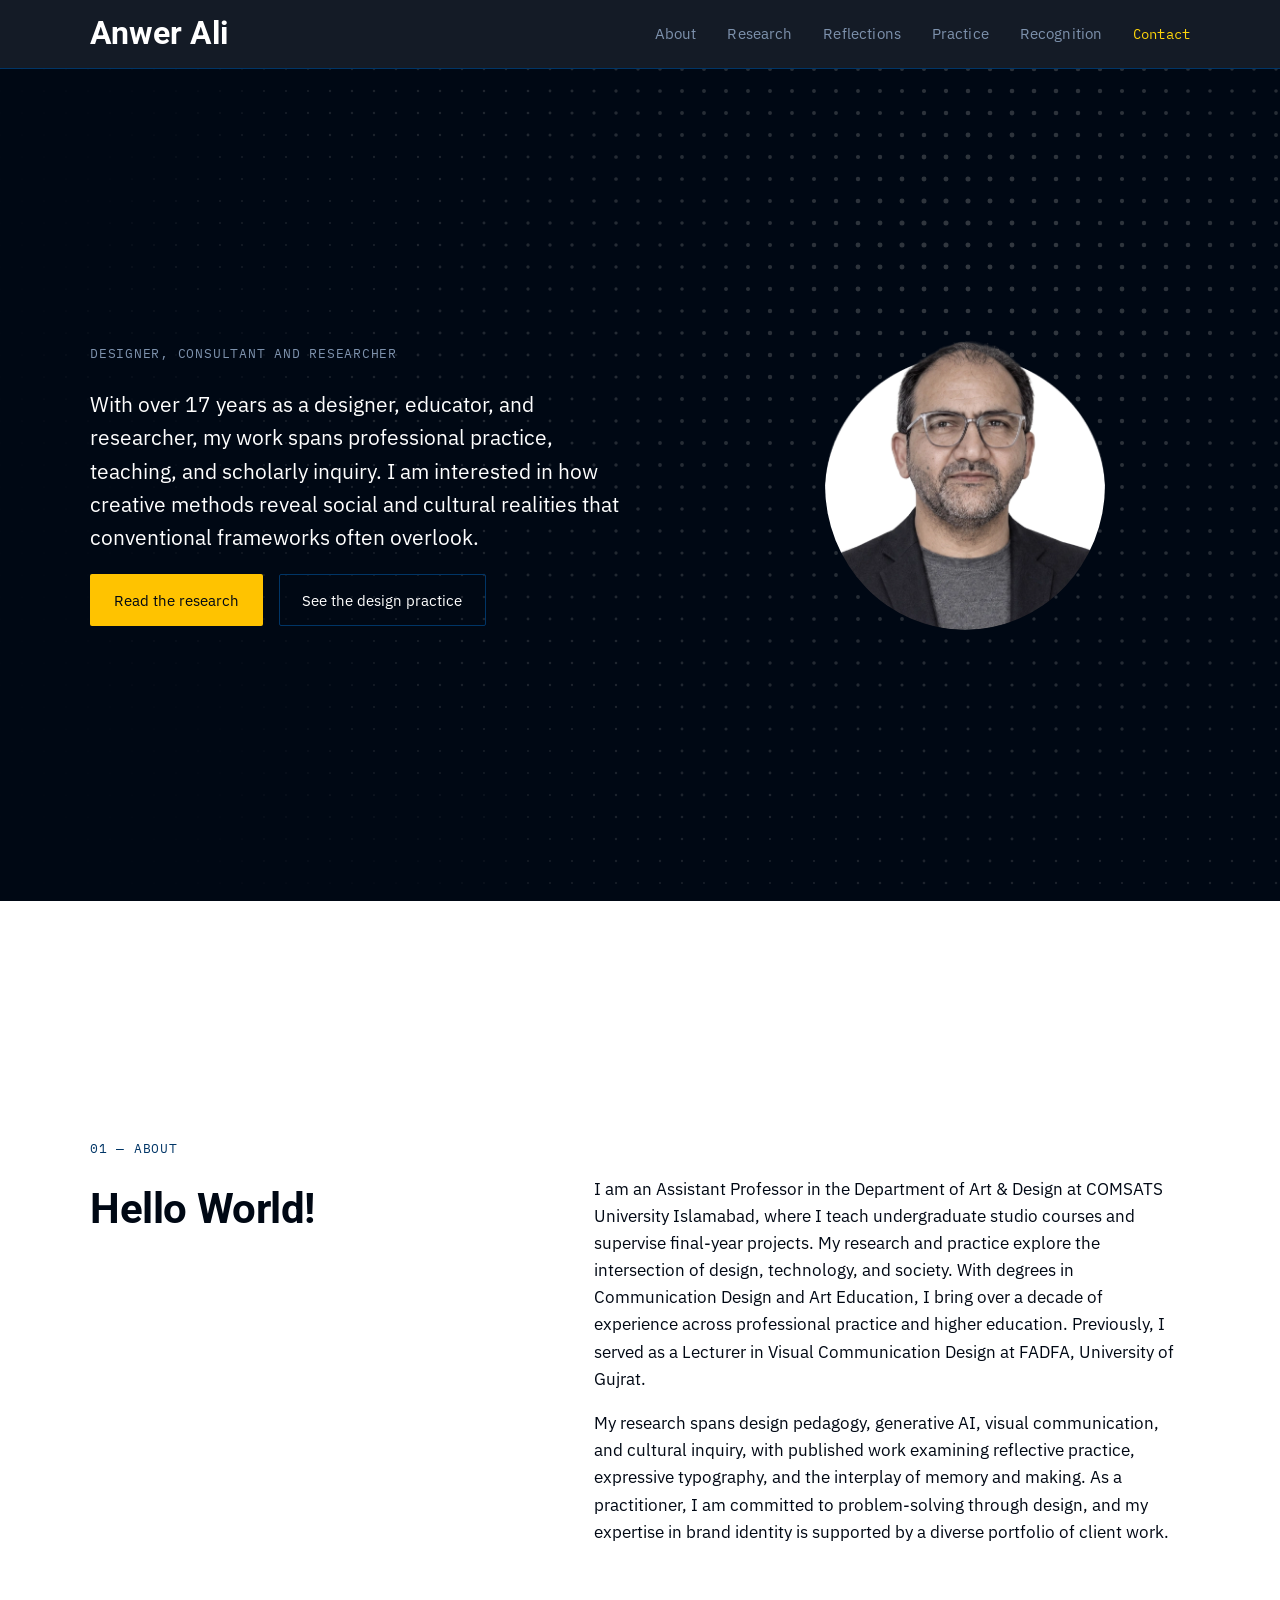
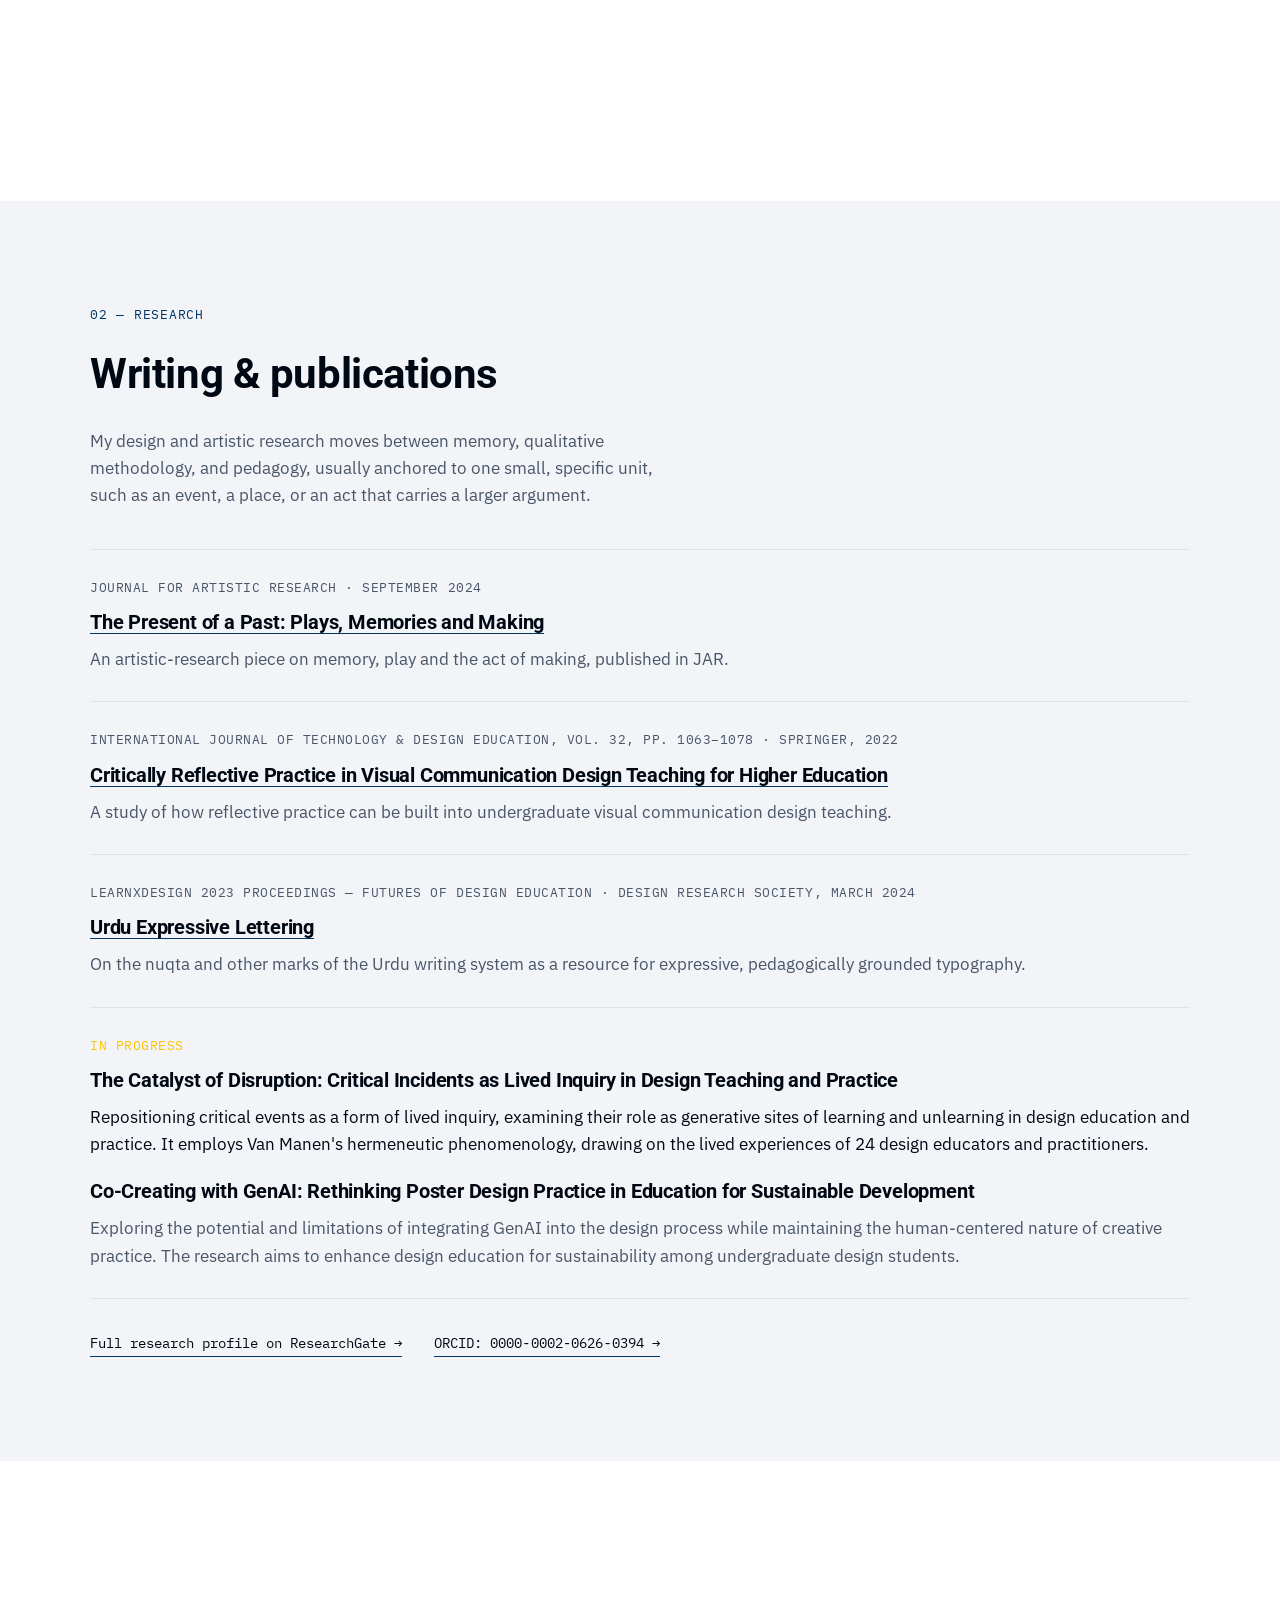
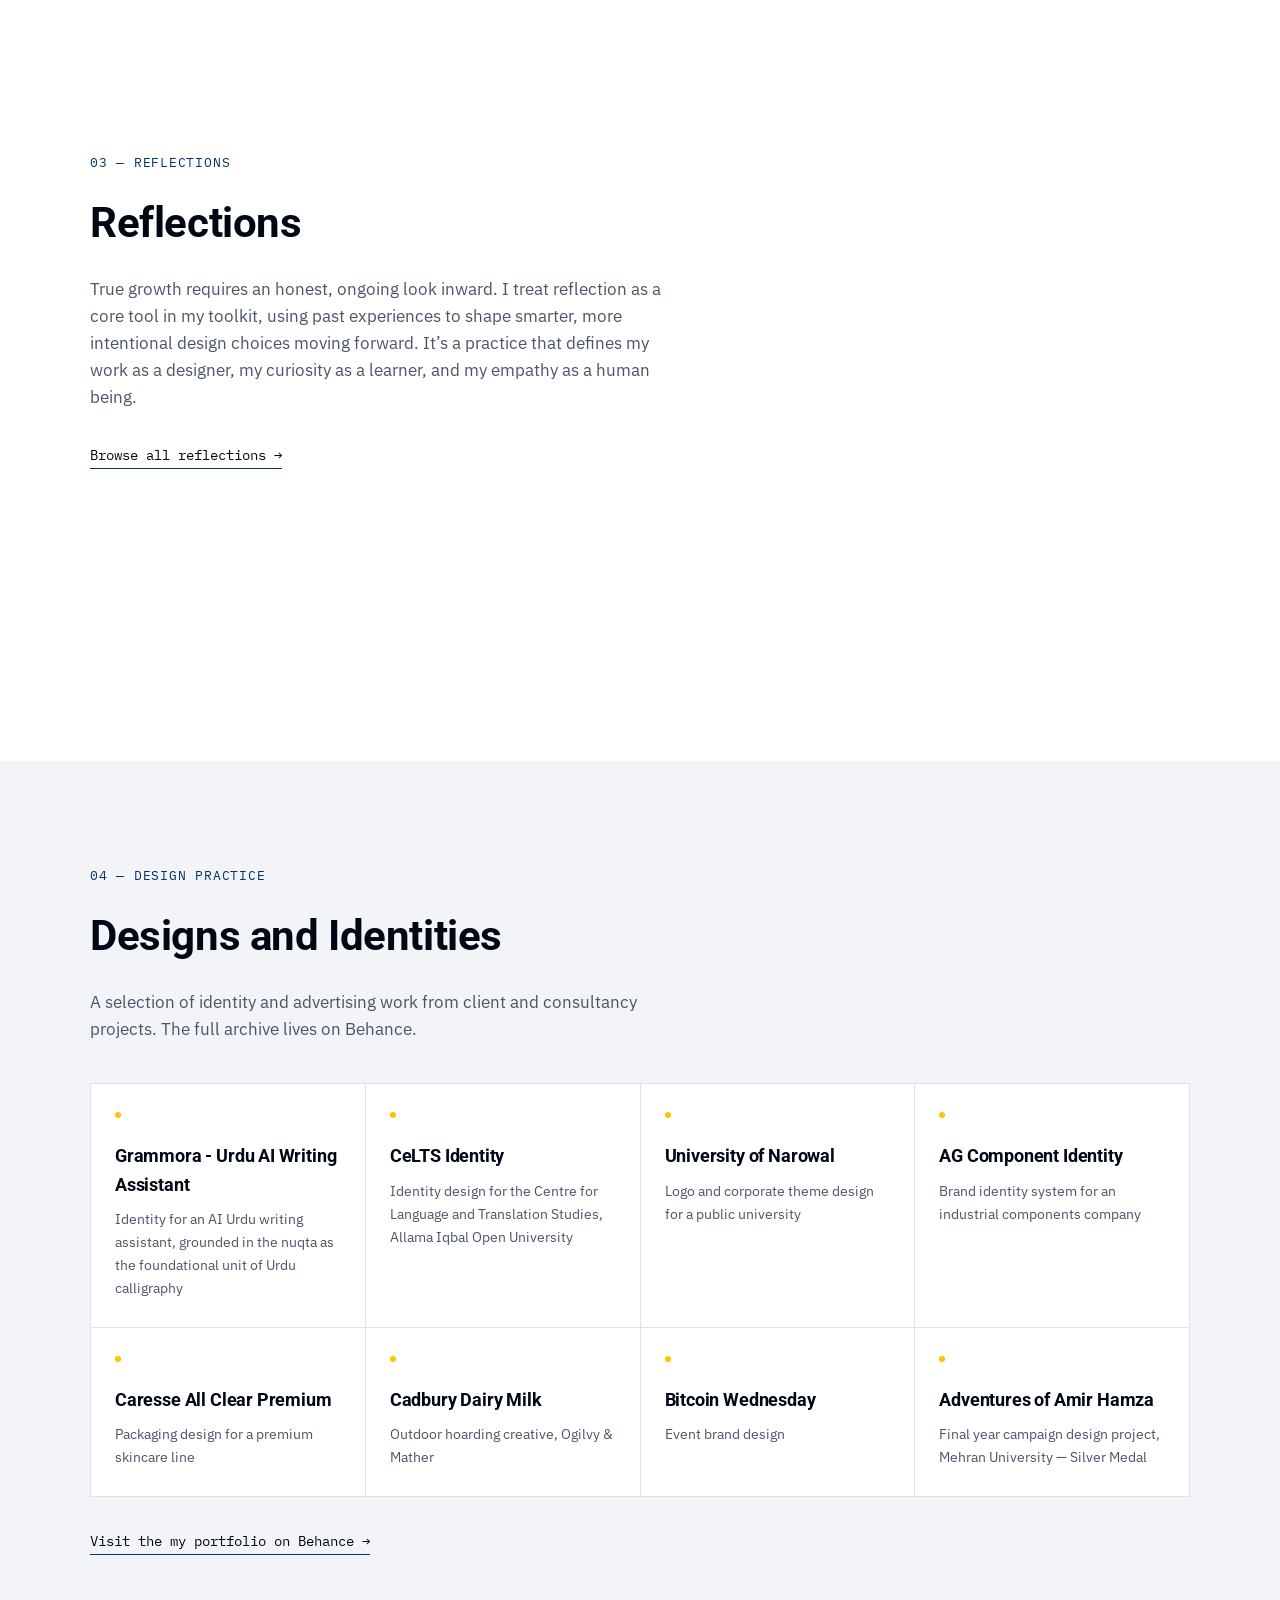
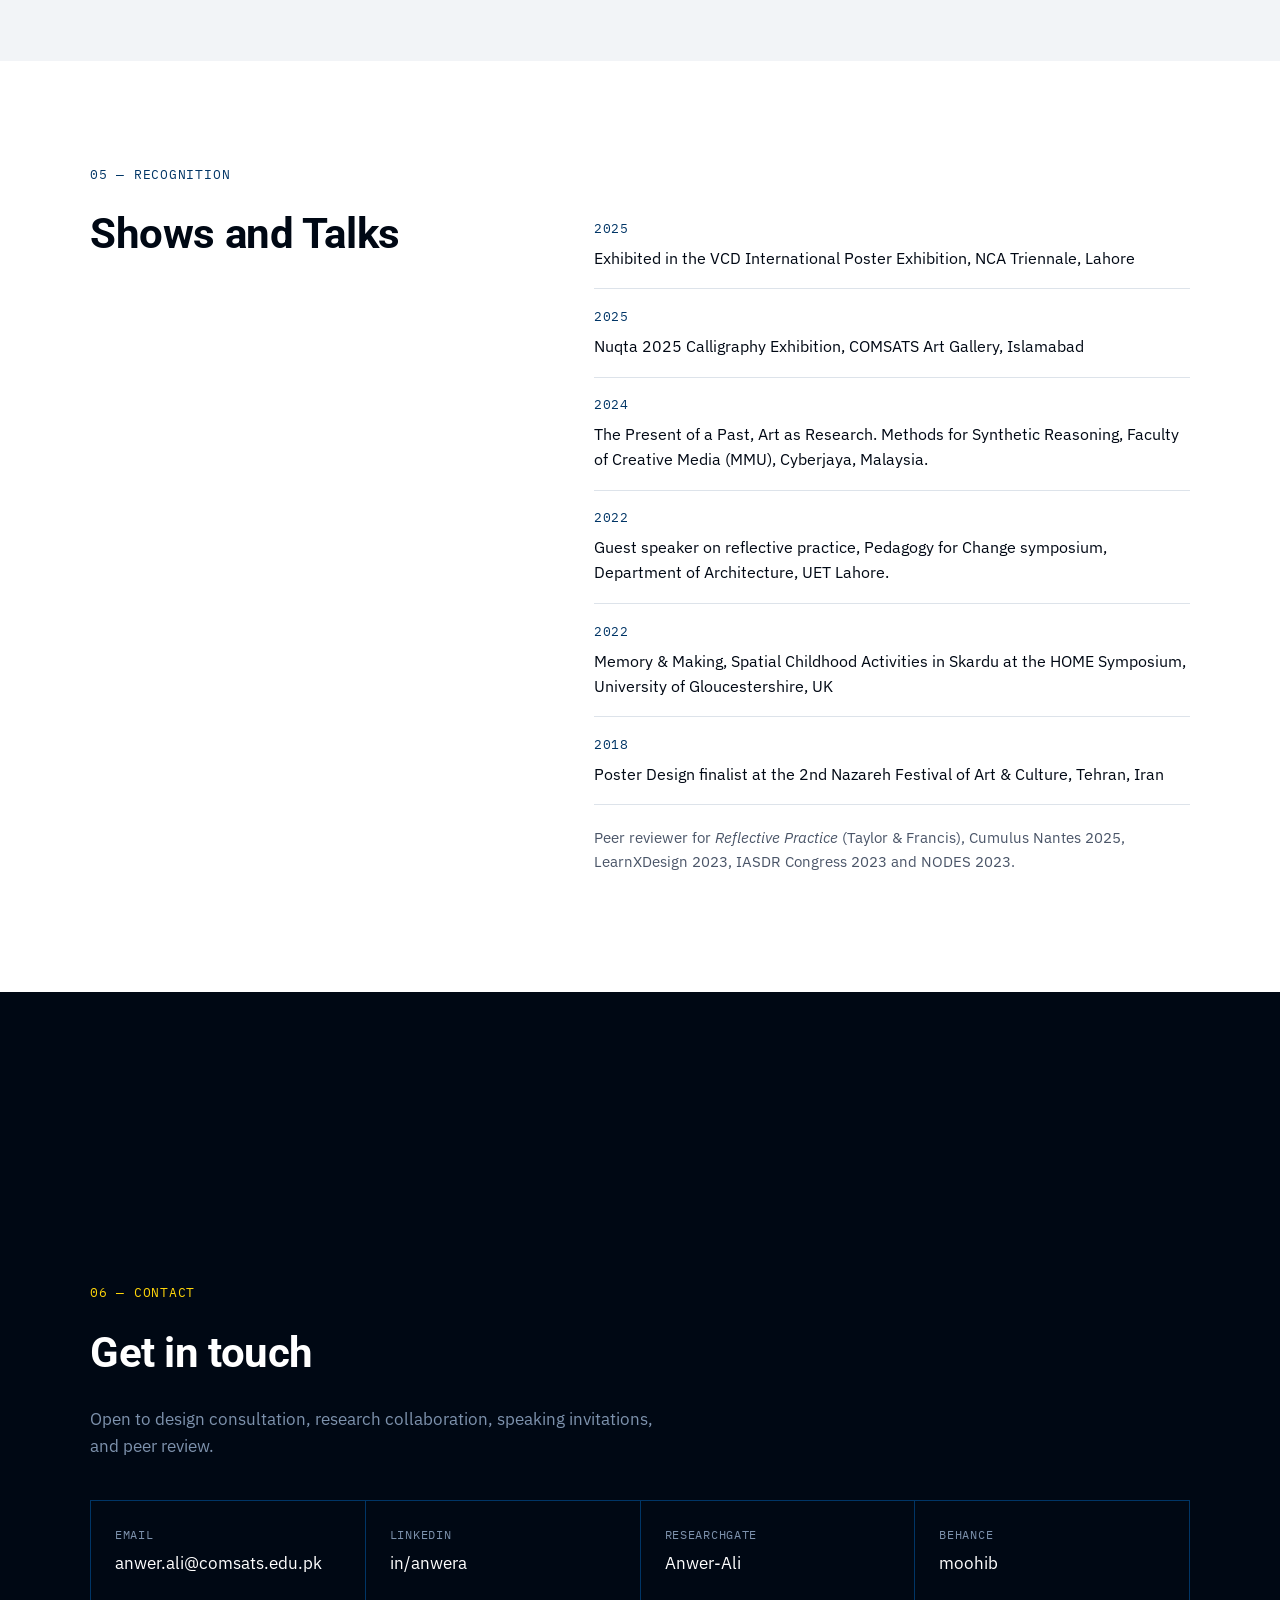
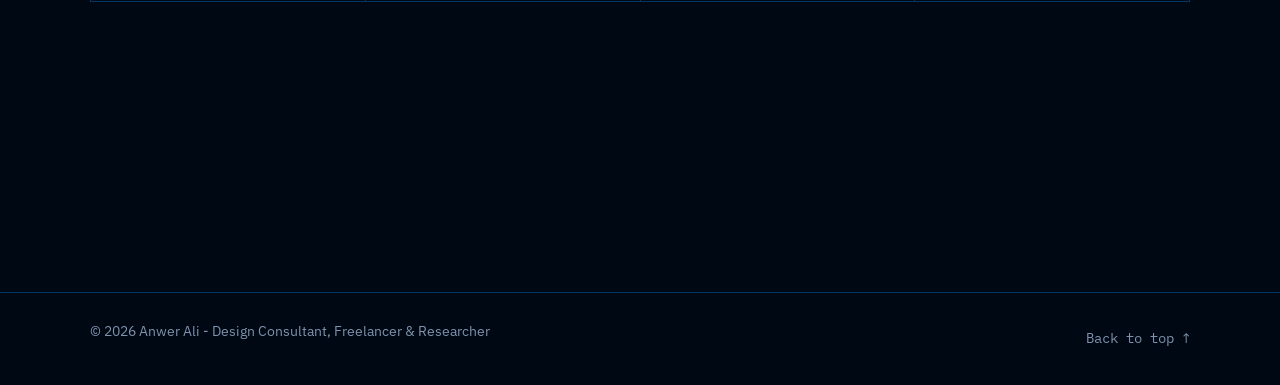
==== commit ae9b29cd: "Update index.html" ====
--- a/index.html
+++ b/index.html
@@ -109,7 +109,7 @@
                 <!-- EDIT: one-line thesis -->
           <p class="hero-lede">
            With over 17 years as a designer, educator, and researcher, my work spans professional practice, teaching, and scholarly inquiry.
-           I maintain a diverse brand-design portfolio while contributing actively to design research, pedagogy, and academic leadership.
+           I am interested in how creative methods reveal social and cultural realities that conventional frameworks often overlook.
           </p>
           <div class="hero-actions">
             <a class="btn btn-primary" href="#research">Read the research</a>
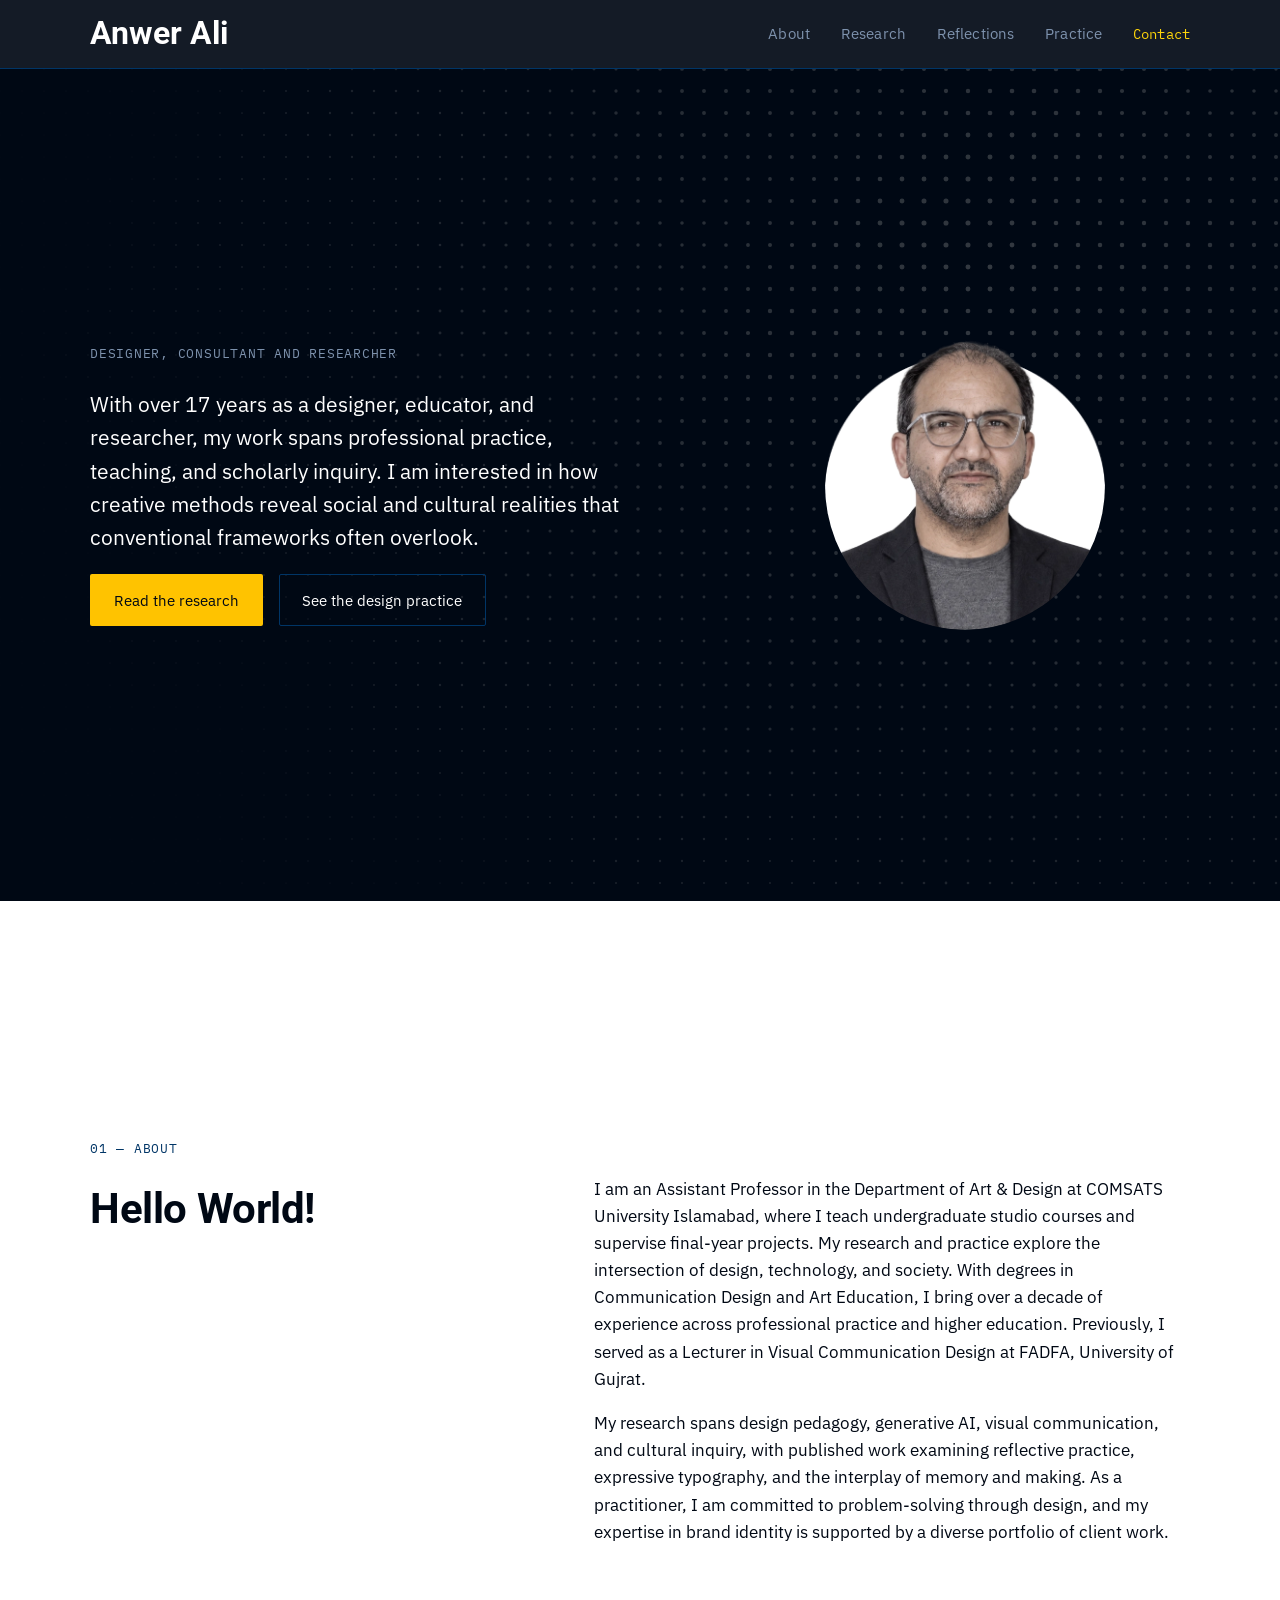
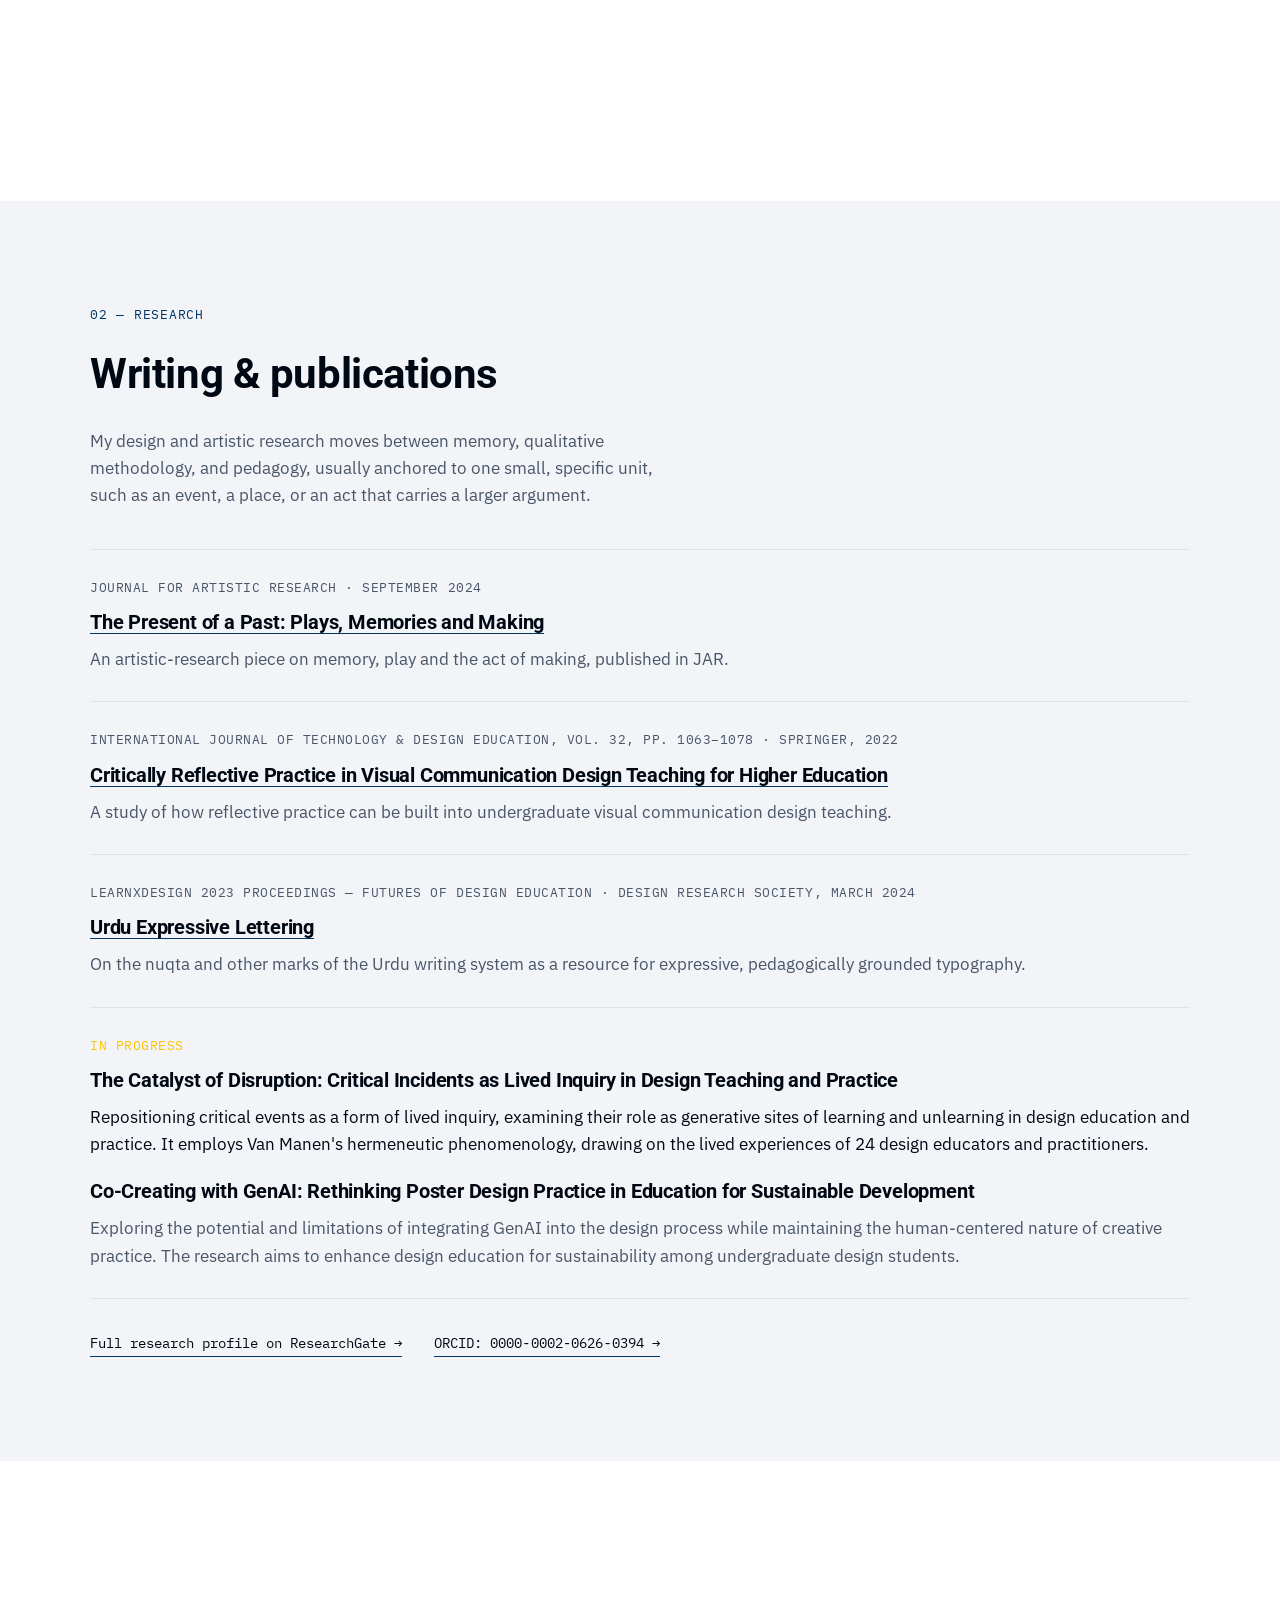
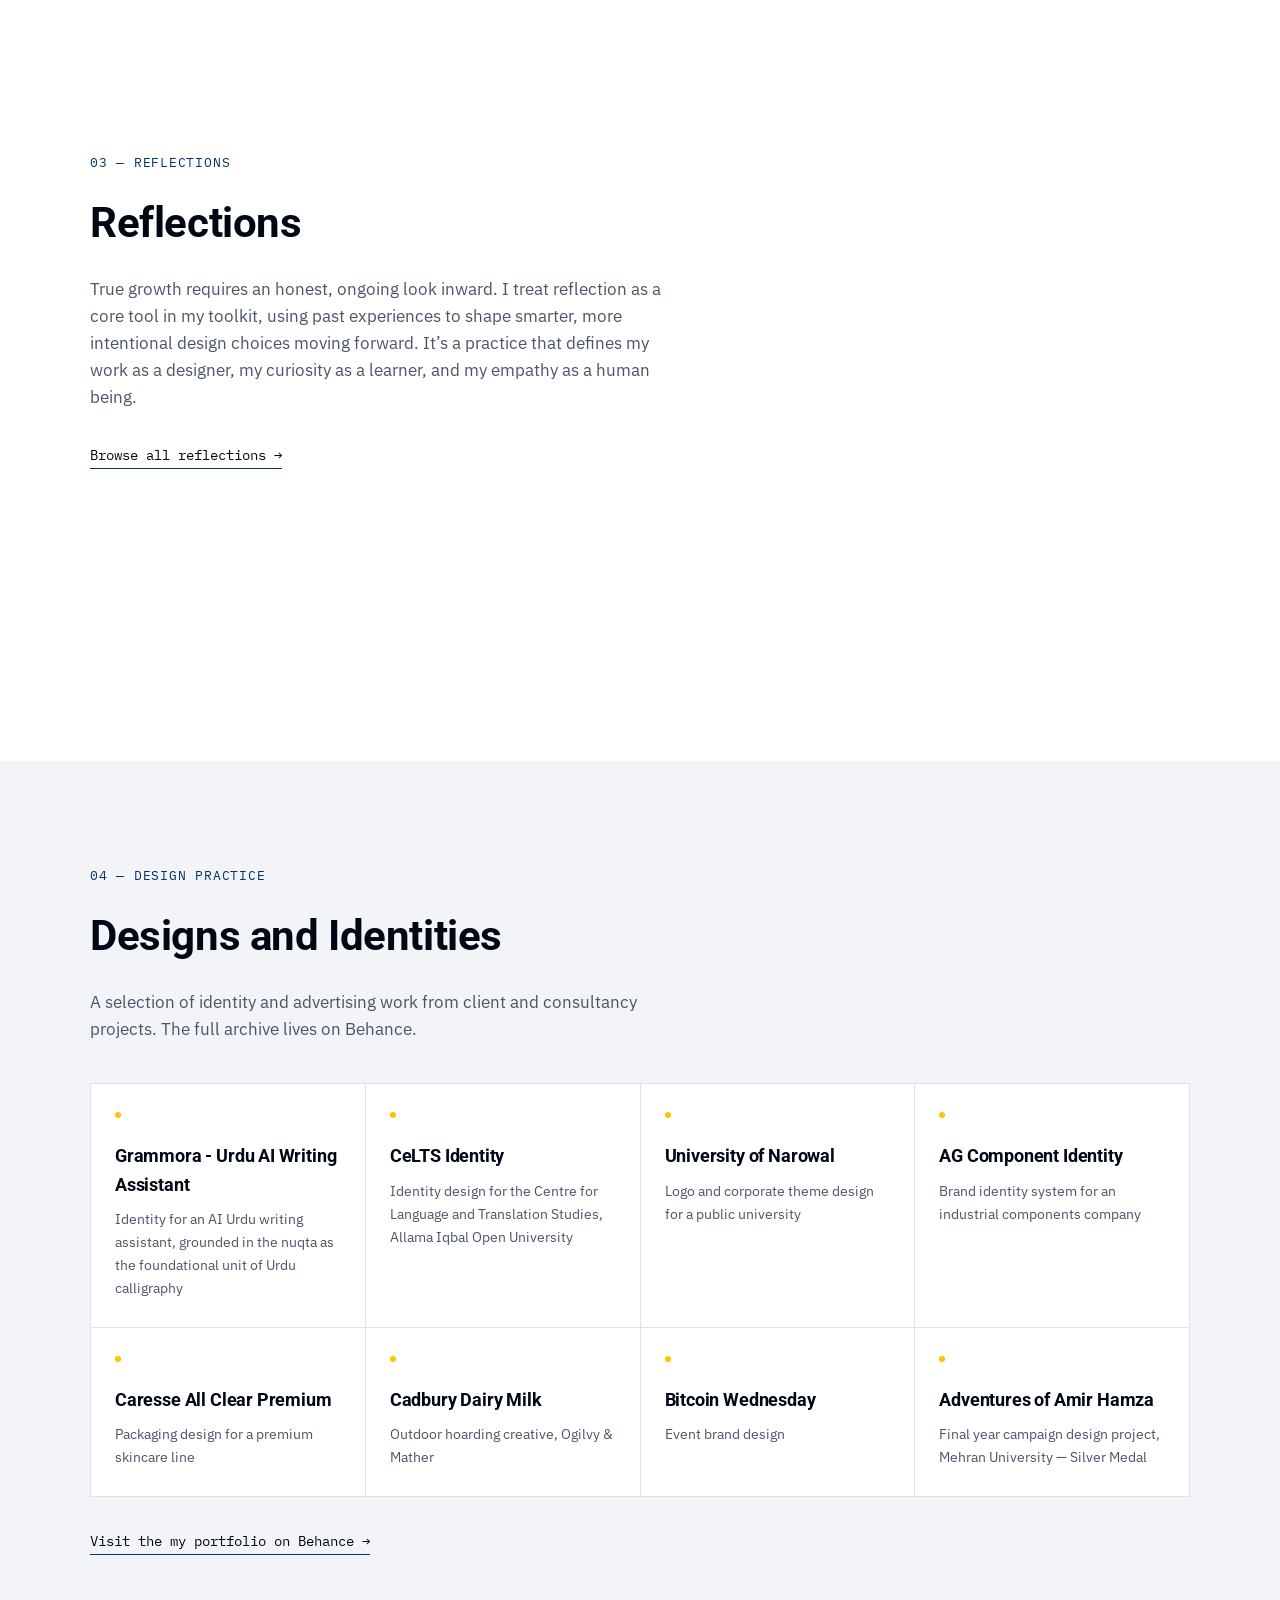
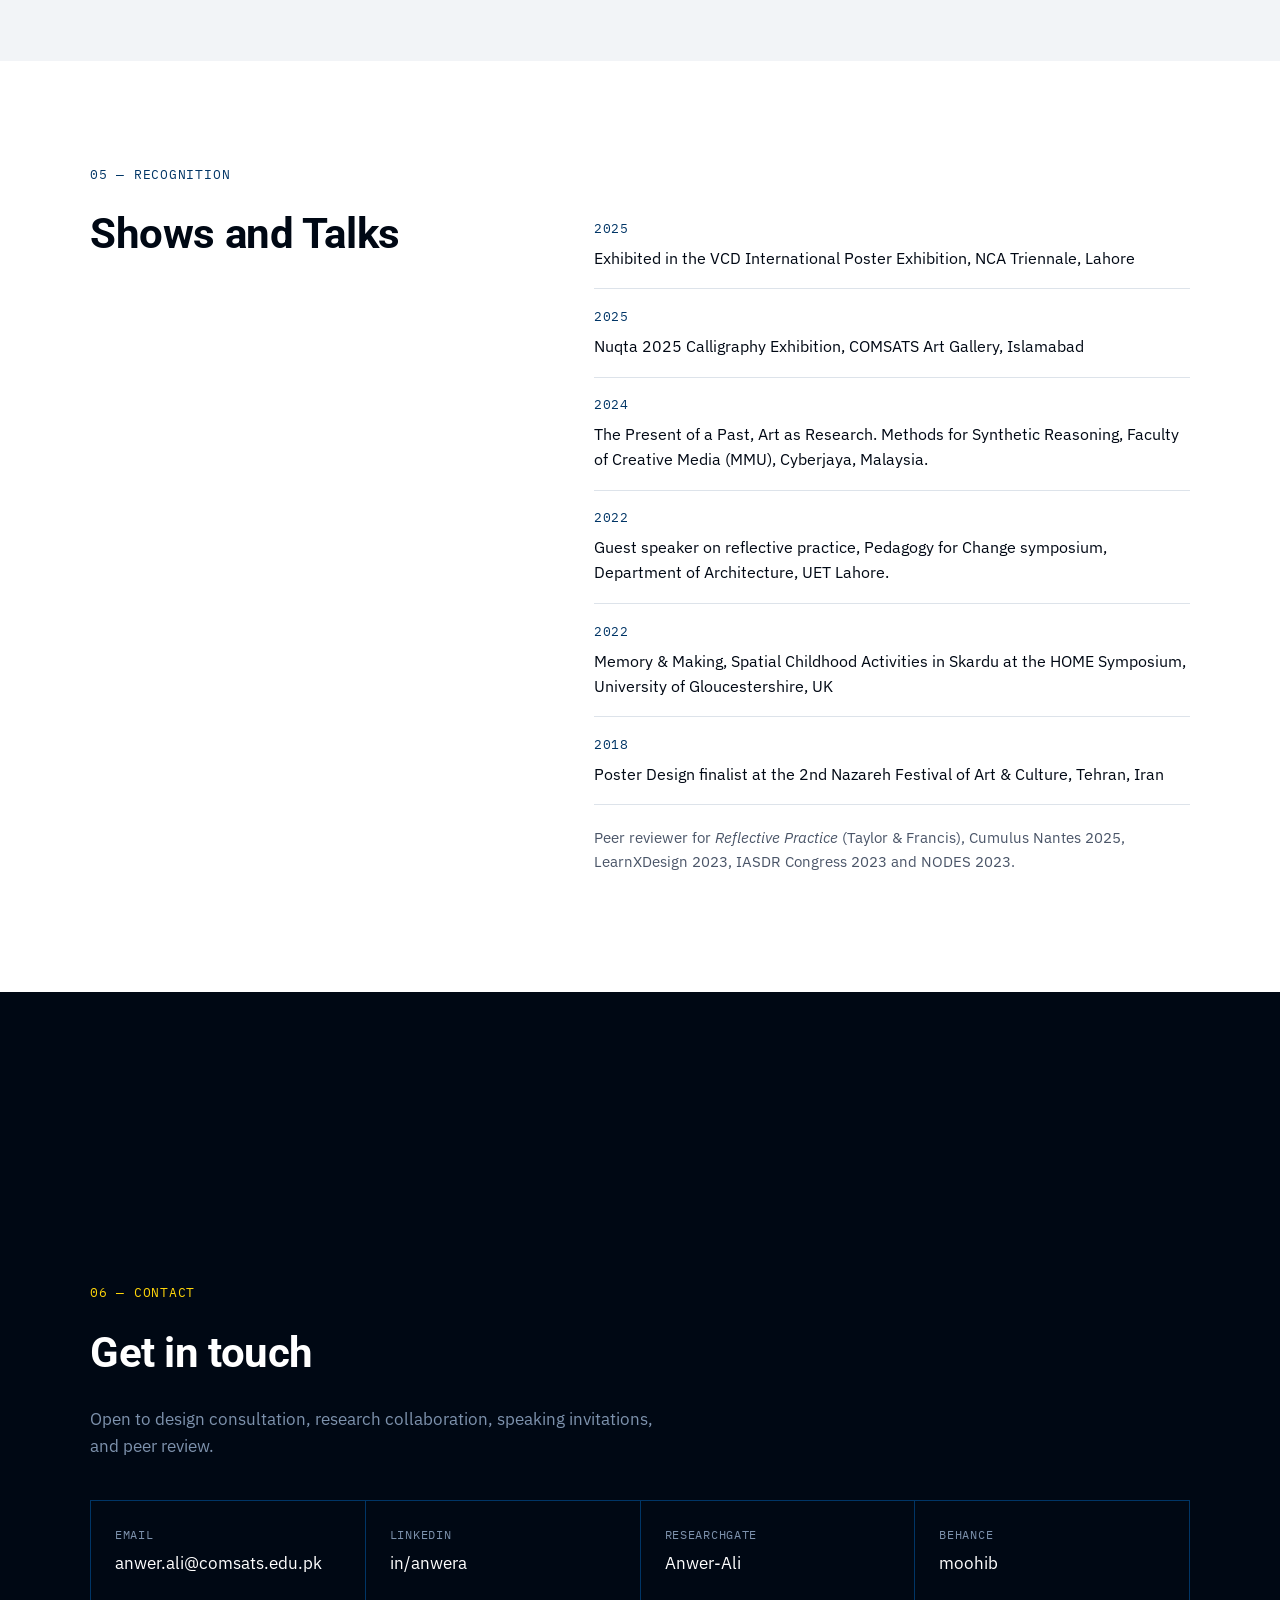
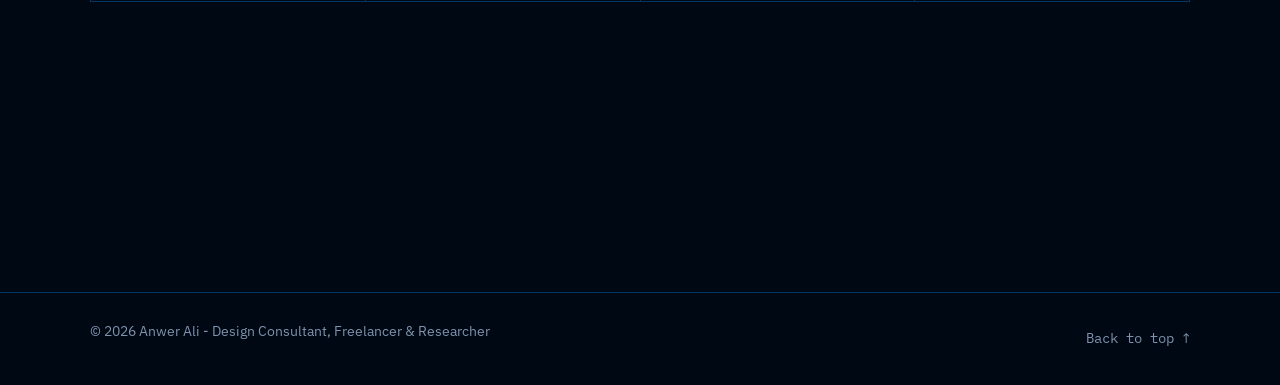
==== commit 3a082b73: "Update index.html" ====
--- a/index.html
+++ b/index.html
@@ -89,7 +89,6 @@
         <li><a href="#research">Research</a></li>
         <li><a href="reflections.html">Reflections</a></li>
         <li><a href="#practice">Practice</a></li>
-        <li><a href="#recognition">Recognition</a></li>
         <li><a href="#contact" class="nav-cta">Contact</a></li>
       </ul>
     </nav>
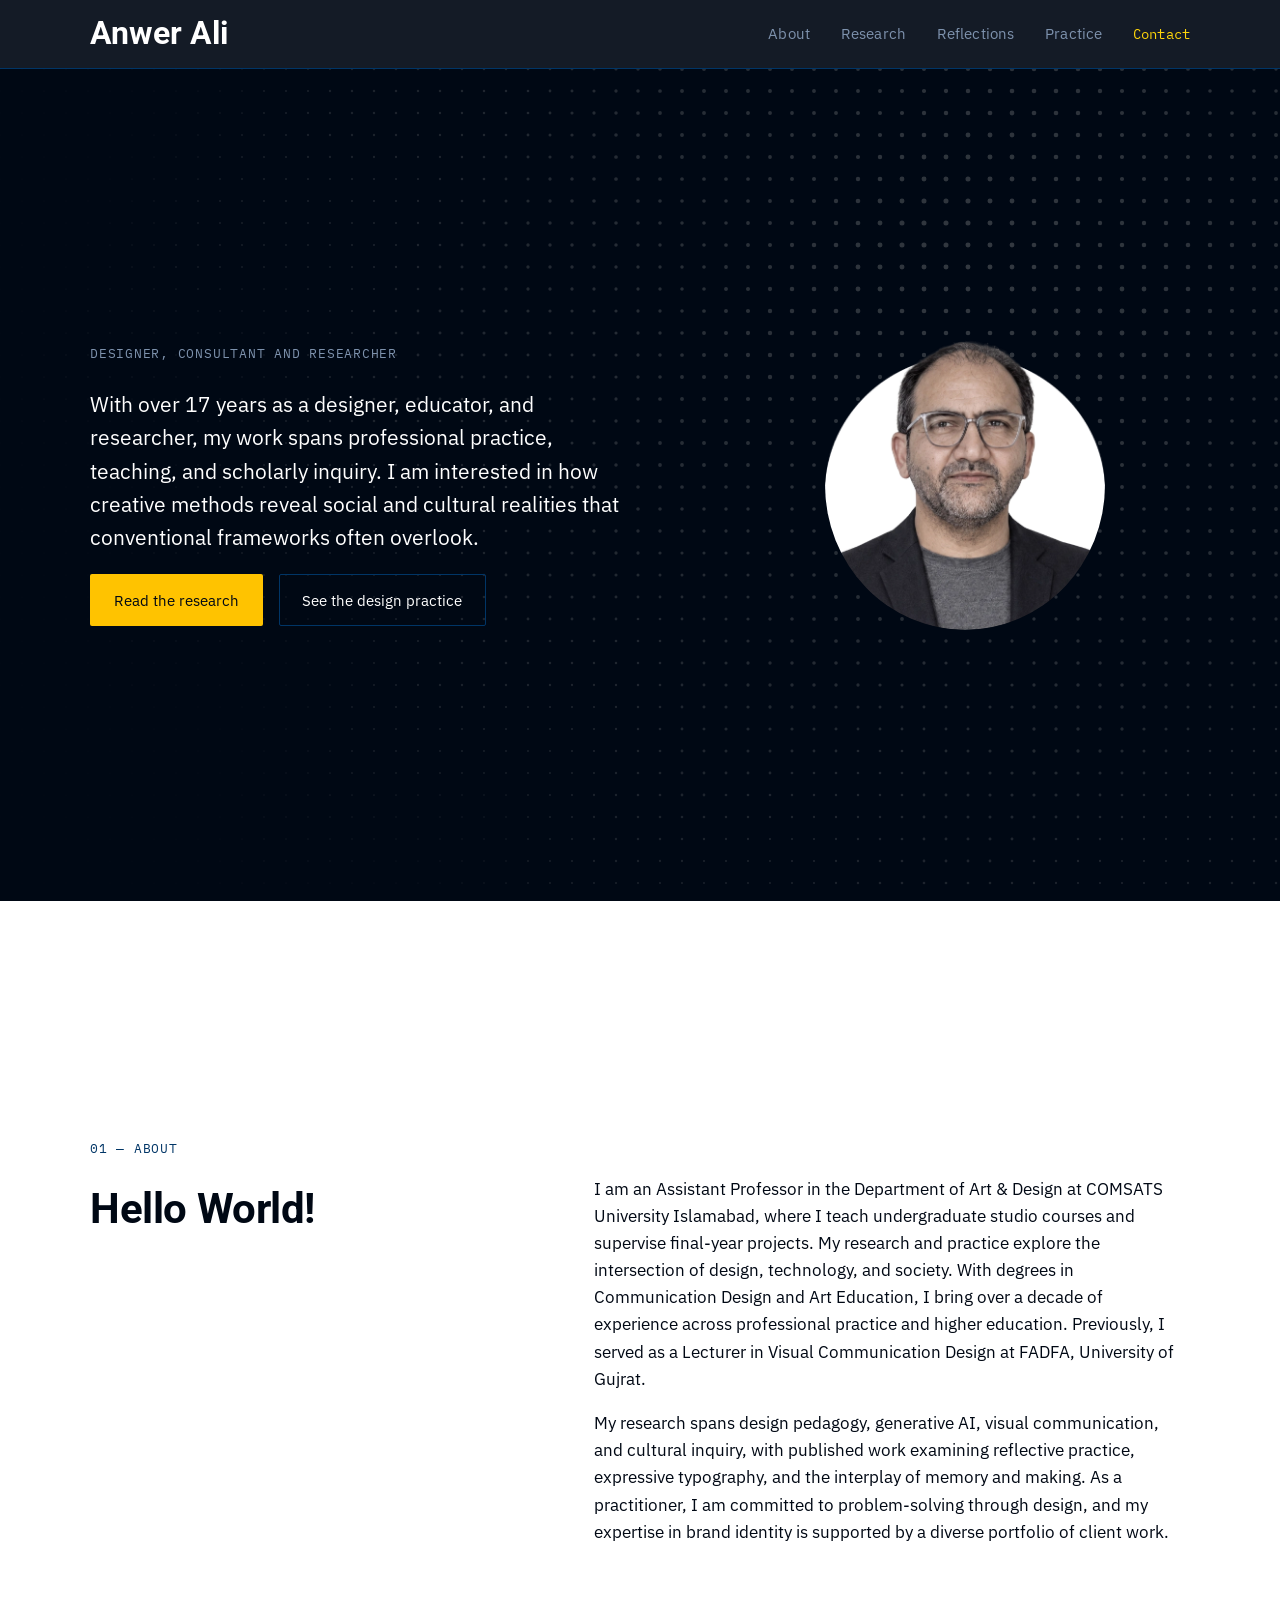
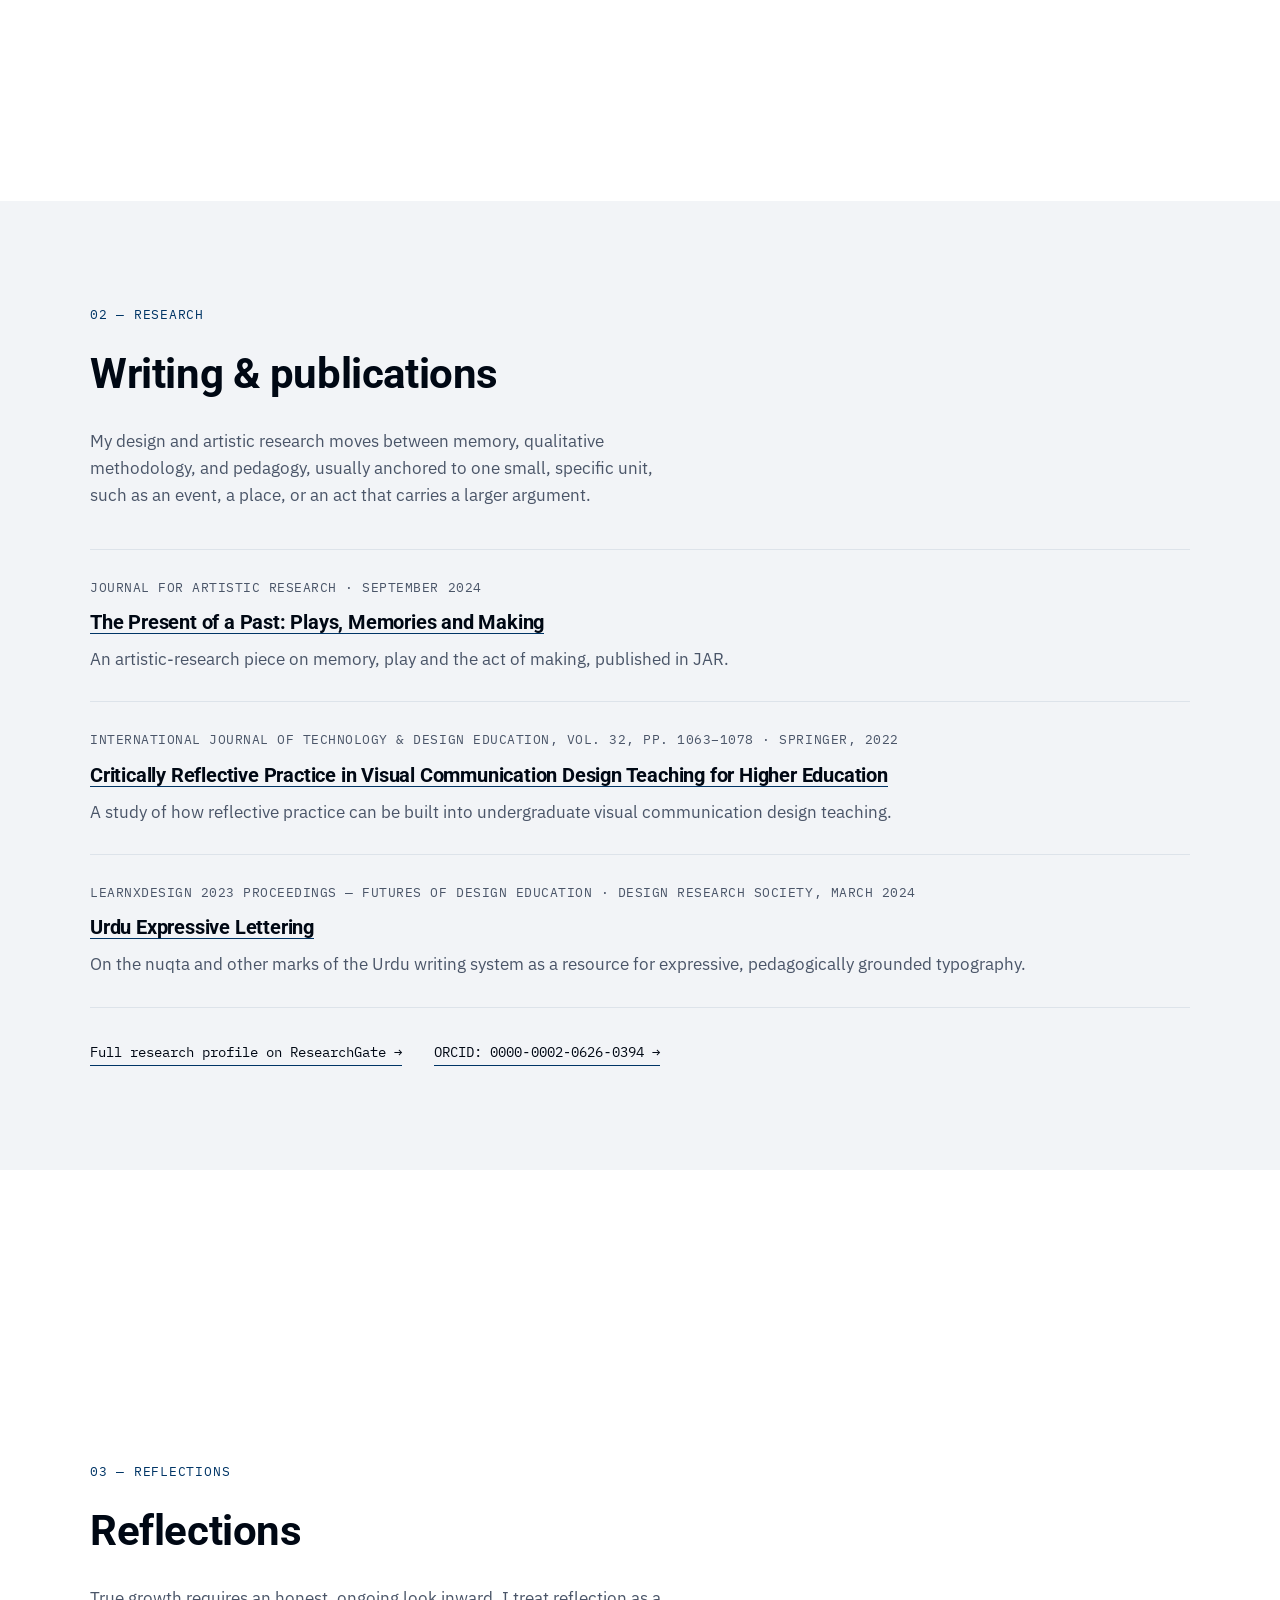
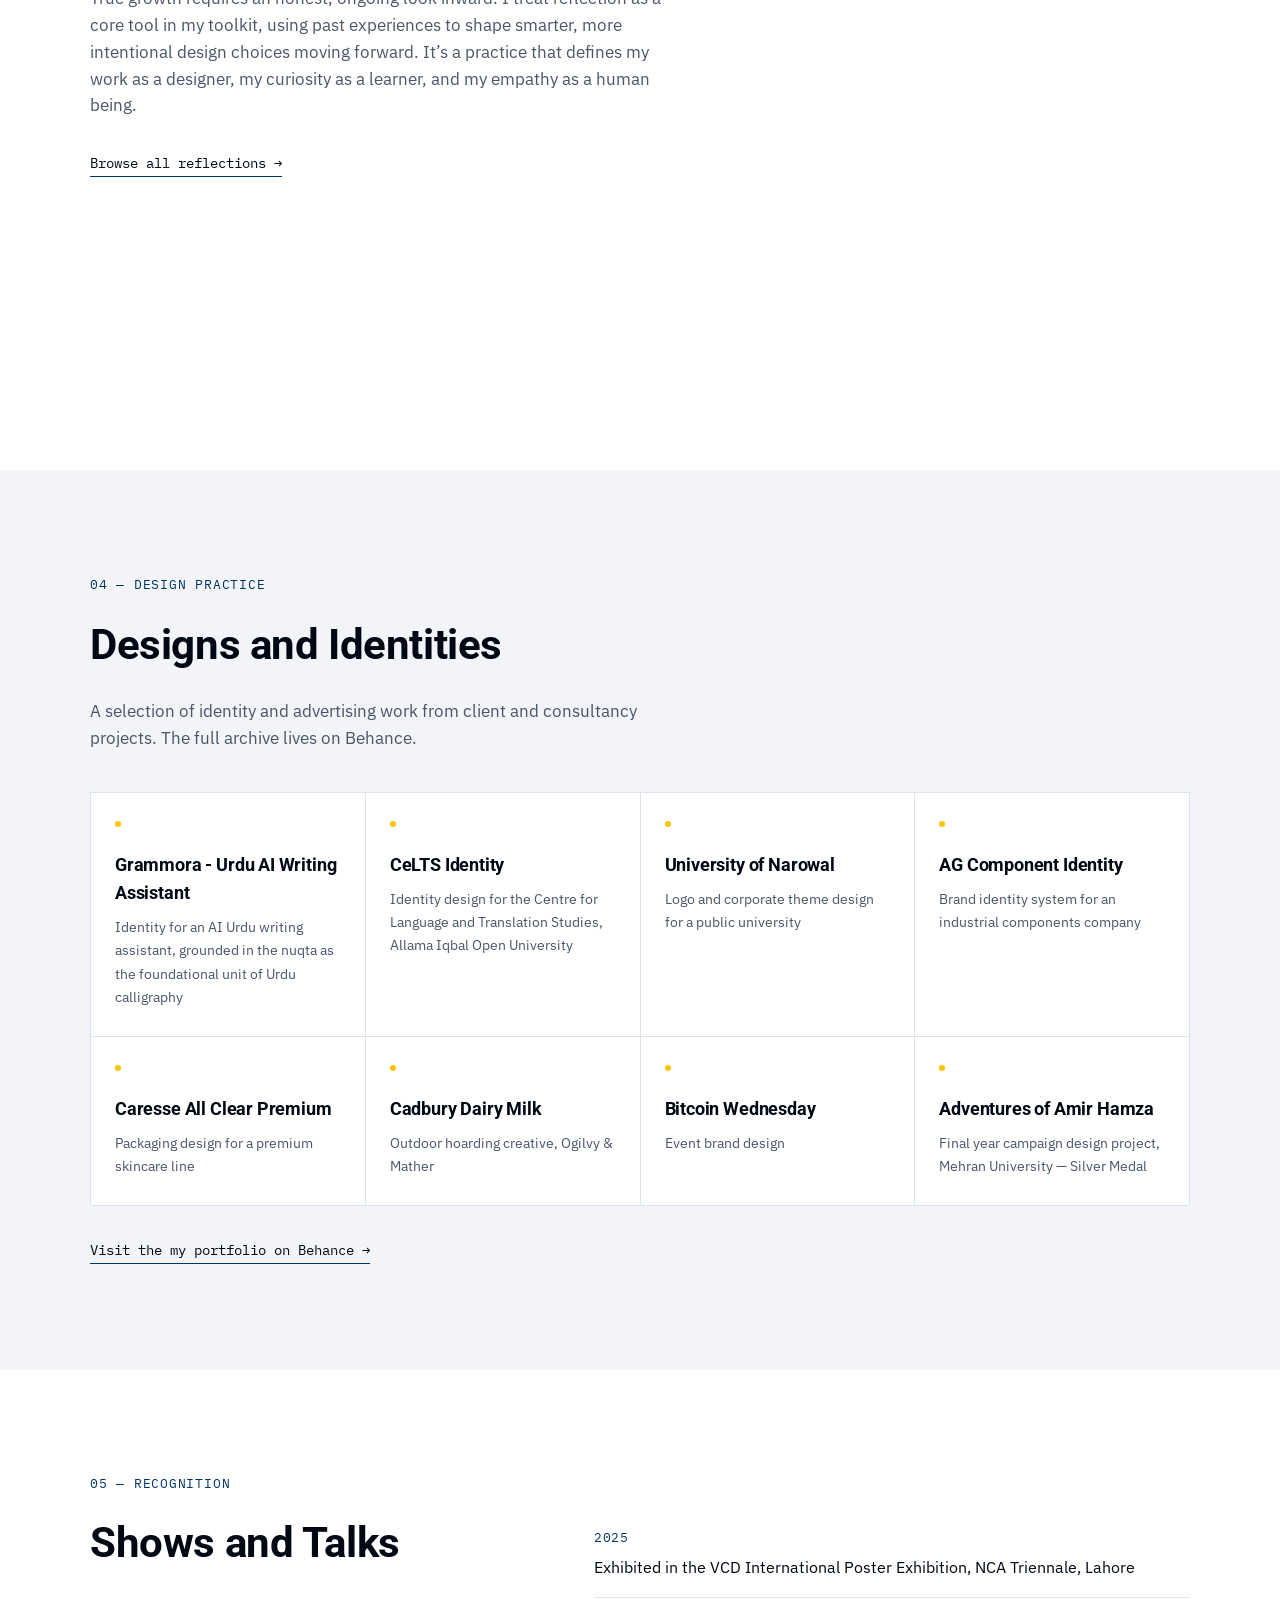
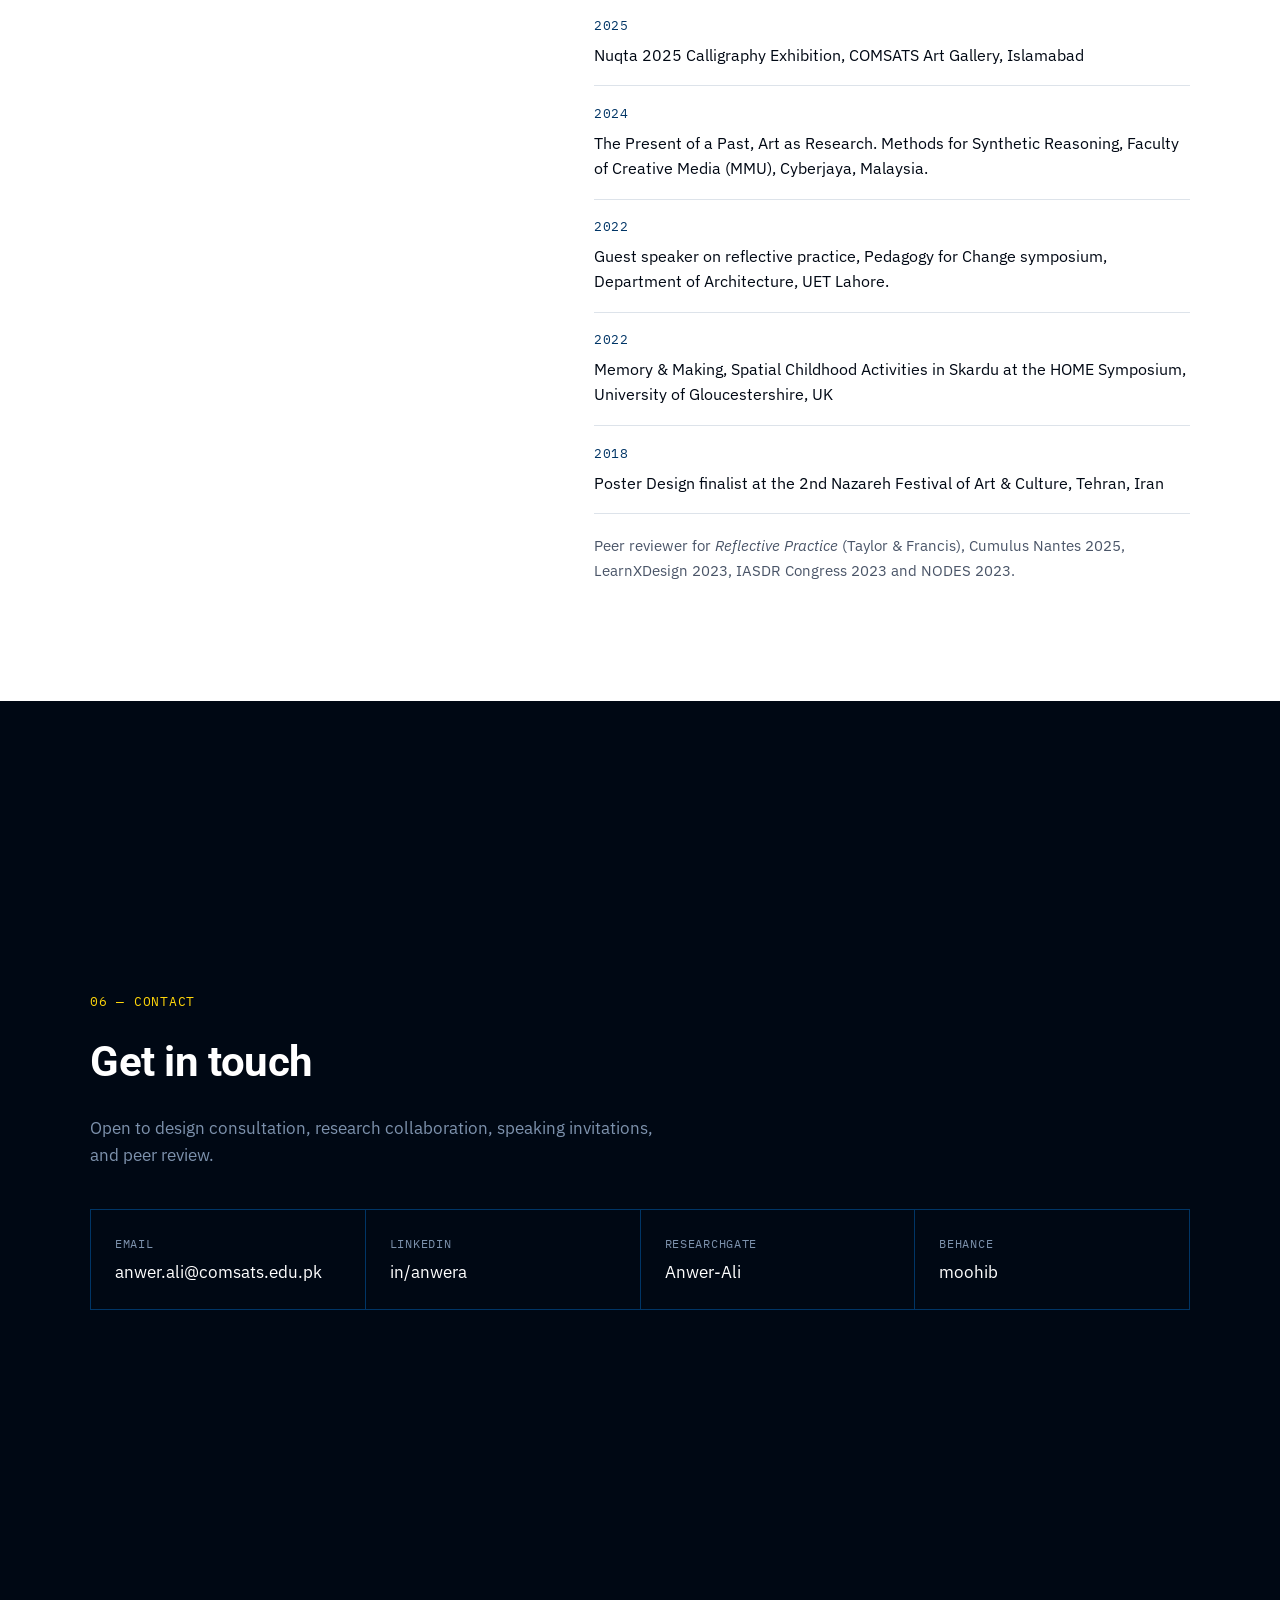
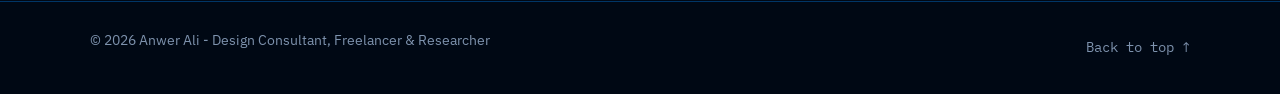
==== commit ba569c95: "Update index.html" ====
--- a/index.html
+++ b/index.html
@@ -180,15 +180,7 @@
           <p>On the nuqta and other marks of the Urdu writing system as a resource for expressive, pedagogically grounded typography.</p>
         </article>
 
-        <article class="pub pub-inprogress">
-          <p class="pub-meta">In progress</p>
-          <h3>The Catalyst of Disruption: Critical Incidents as Lived Inquiry in Design Teaching and Practice</h3>
-          <p>Repositioning critical events as a form of lived inquiry, examining their role as generative sites of learning and unlearning in design education and practice. It employs Van Manen's hermeneutic phenomenology, drawing on the lived experiences of 24 design educators and practitioners.</p>
-          <h3>Co-Creating with GenAI: Rethinking Poster Design Practice in Education for Sustainable Development</h3>
-          <p>Exploring the potential and limitations of integrating GenAI into the design process while maintaining the human-centered nature of creative practice. The research aims to enhance design education for sustainability among undergraduate design students.</p>
-        </article>
-
-      </div>
+          </div>
 
       <div class="research-links">
         <a href="https://www.researchgate.net/profile/Anwer-Ali?ev=hdr_xprf" target="_blank" rel="noopener" class="link-arrow">Full research profile on ResearchGate</a>
